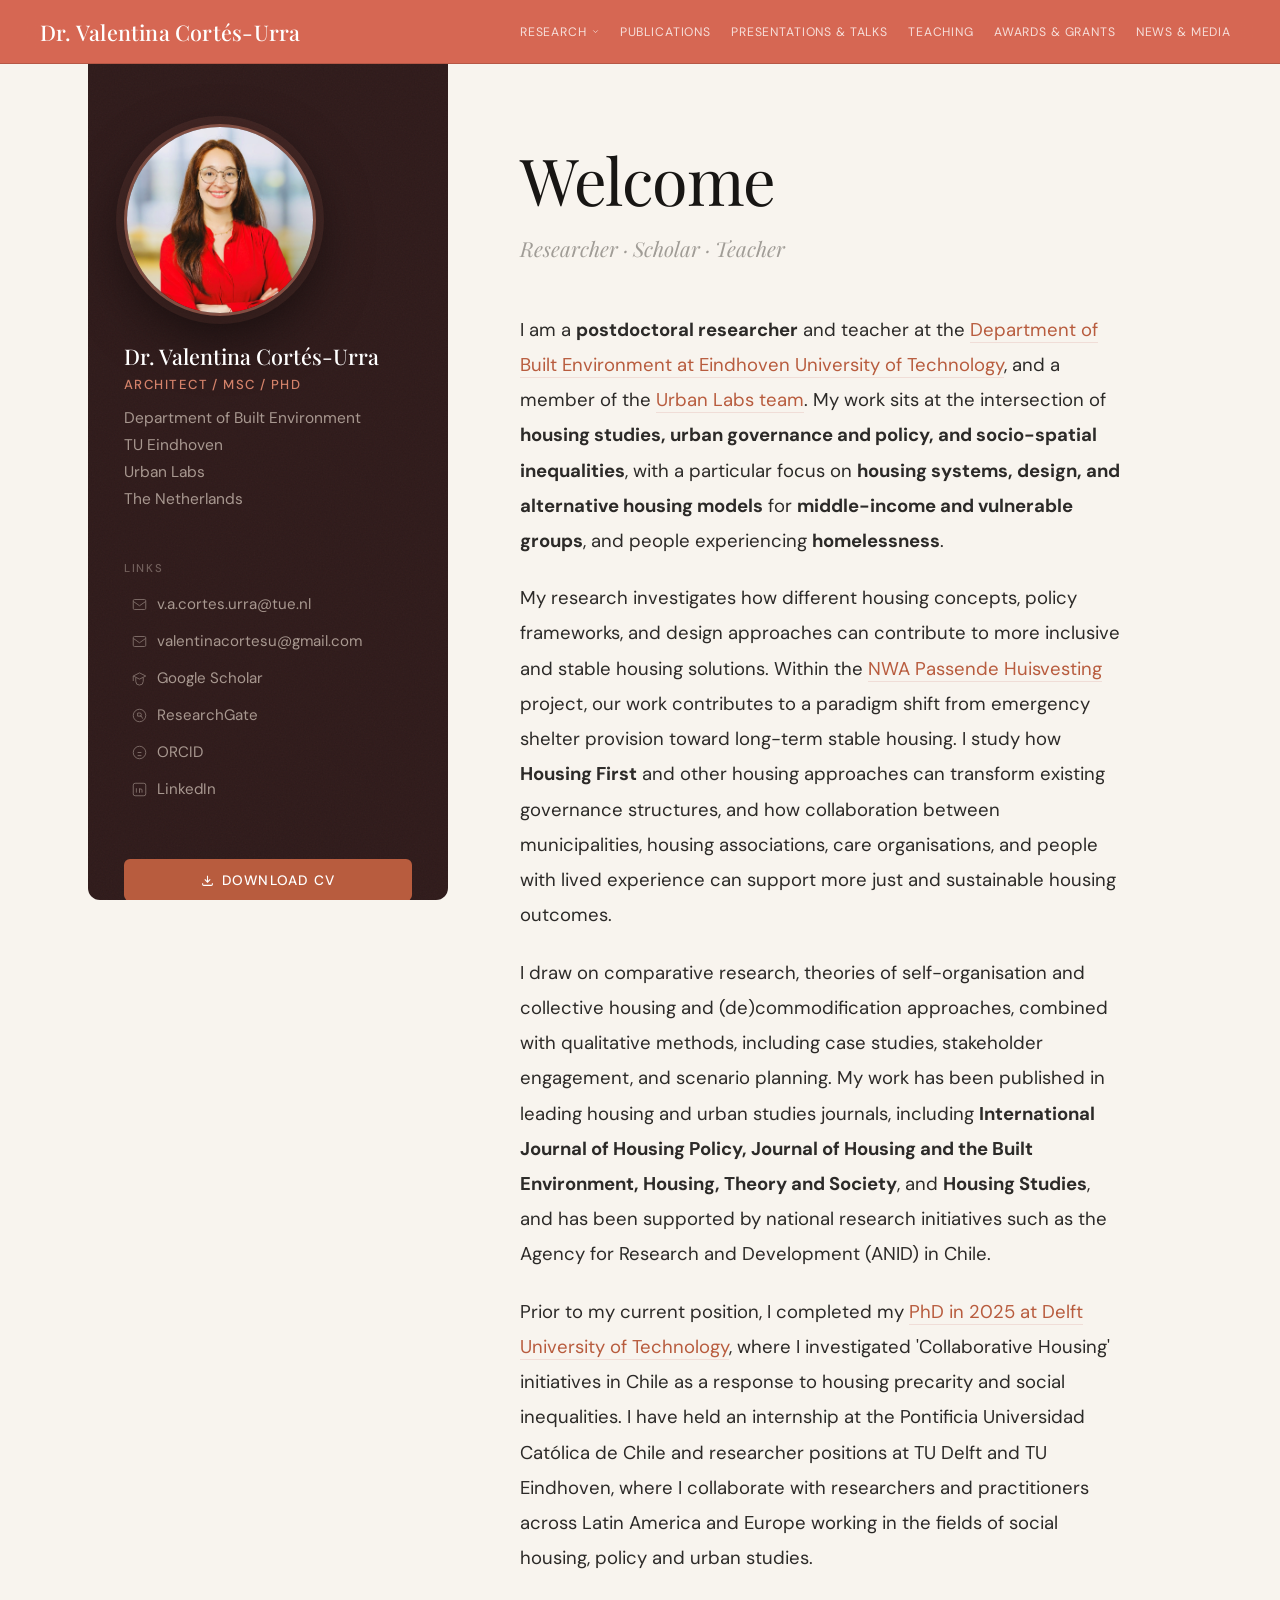
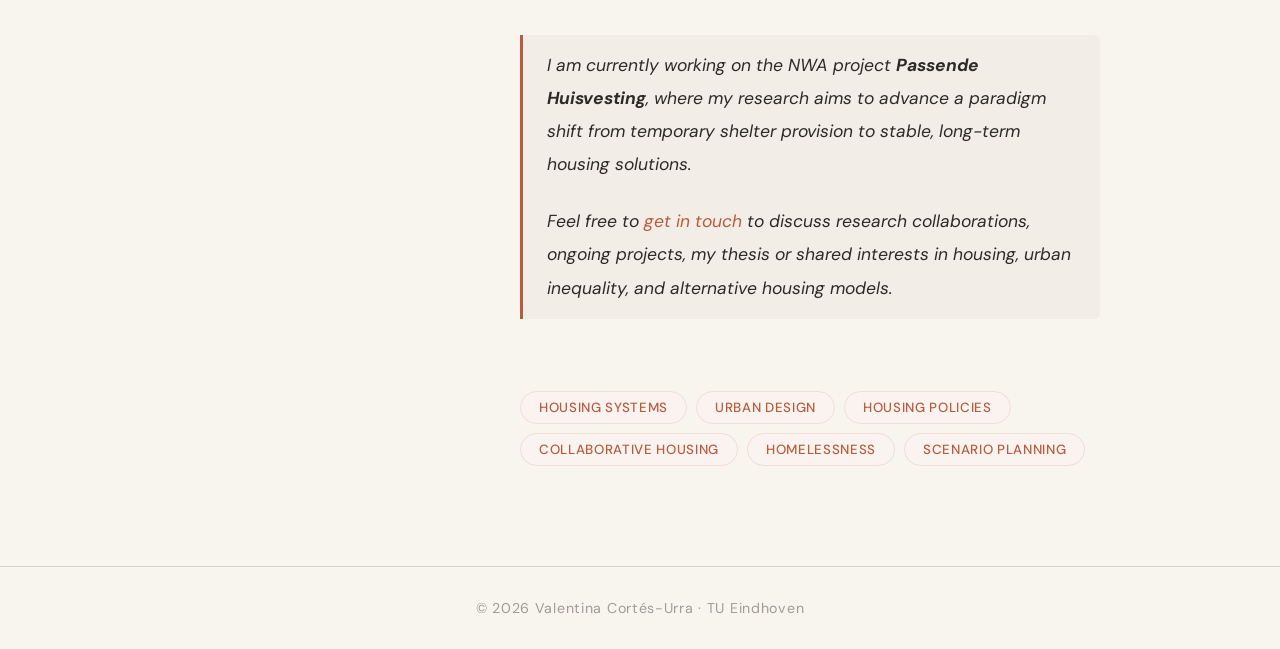
==== index.html @ 8f58e1ad "added first news item" ====
<!DOCTYPE html>
<html lang="en">
<head>
  <link rel="icon" type="image/svg+xml" href="assets/favicon.svg" />
  <meta charset="UTF-8" />
  <meta name="viewport" content="width=device-width, initial-scale=1.0" />

  <!-- ── SEO ── -->
  <title>Dr. Valentina Cortés-Urra - Academic Profile</title>
  <meta name="description" content="Academic profile of Dr. Valentina Cortés-Urra, postdoctoral researcher at TU Eindhoven. Research on Collaborative Housing and Homelessness. Publications, collaborations, awards, and contact information." />
  <meta name="keywords" content="Valentina Cortés-Urra, academic, researcher, collaborative housing, homelessness, TU Eindhoven, publications" />
  <meta name="author" content="Valentina Cortés-Urra" />
  <meta name="robots" content="index, follow" />
  <link rel="canonical" href="https://valentinacortes-urra.org/" />

  <!-- Open Graph -->
  <meta property="og:type"        content="profile" />
  <meta property="og:title"       content="Dr. Valentina Cortés-Urra - Academic Profile" />
  <meta property="og:description" content="postdoctoral researcher at TU Eindhoven. Research on Collaborative Housing and Homelessness." />
  <meta property="og:url"         content="https://valentinacortes-urra.org/" />
  <meta property="og:image"       content="https://valentinacortes-urra.org/assets/vale.png" />

  <!-- Twitter Card -->
  <meta name="twitter:card"        content="summary" />
  <meta name="twitter:title"       content="Dr. Valentina Cortés-Urra" />
  <meta name="twitter:description" content="postdoctoral researcher at TU Eindhoven. Research on Collaborative Housing and Homelessness." />

  <!-- Schema.org - optimised for AI/chatbot indexing -->
  <script type="application/ld+json">
  {
    "@context": "https://schema.org",
    "@type": "Person",
    "name": "Valentina Cortés Urra",
    "jobTitle": "Postdoctoral researcher",
    "description": "Postdoctoral researcher in the Urbanism and Urban Architecture (UUA) group at TU Eindhoven, investigating sustainable and adequate housing alternatives for vulnerable populations, Housing-First approaches, and intergenerational and community-based housing models.",
    "affiliation": [
      {
        "@type": "Organization",
        "name": "TU Eindhoven"
      },
      {
        "@type": "Organization",
        "name": "Urban Labs",
        "description": "Research laboratory focused on urban issues"
      }
    ],
    "url": "https://valentinacortes-urra.org/",
    "email": "v.a.cortes.urra@tue.nl",
    "image": "https://valentinacortes-urra.org/assets/vale.png",
    "nationality": "Chilean",
    "sameAs": [
      "https://scholar.google.com/citations?user=FVVMejgAAAAJ&hl=en",
      "https://orcid.org/0000-0002-5587-3867",
      "https://www.researchgate.net/profile/Valentina-A-Cortes-Urra-2",
      "https://www.linkedin.com/in/valentinacortesurra/"
    ],
    "knowsAbout": ["Housing Systems", "Urban Design", "Housing Policies", "Collaborative Housing", "Homelessness", "Scenario Planning", "Housing First", "Energy Poverty", "Intergenerational Housing", "Prevention"],
    "alumniOf": [
      {
        "@type": "CollegeOrUniversity",
        "name": "TU Delft"
      },
      {
        "@type": "CollegeOrUniversity",
        "name": "Universidad de Concepción"
      }
    ],
    "award": "Becas Chile en el Extranjero (ANID)"
  }
  </script>

  <link rel="stylesheet" href="style.css" />
</head>
<body>

  <!-- ══════════════ NAVIGATION ══════════════ -->
  <nav id="topbar" role="navigation" aria-label="Main navigation">
    <div class="nav-inner">
      <a href="#home" class="nav-brand" data-page="home">Dr. Valentina Cortés-Urra</a>
      <div class="nav-links" id="navLinks">
        <div class="nav-dropdown">
          <a href="#research" data-page="research" class="nav-dropdown-toggle">
            Research
            <svg class="nav-caret" width="9" height="9" viewBox="0 0 24 24" fill="none" stroke="currentColor" stroke-width="2.5" aria-hidden="true"><polyline points="6 9 12 15 18 9"/></svg>
          </a>
          <div class="nav-dropdown-menu">
            <a href="#research/profile" data-page="research" data-subpage="profile">Research profile</a>
            <a href="#research/nwa" data-page="research" data-subpage="nwa">NWA: Passende Huisvesting</a>
          </div>
        </div>
        <a href="#publications"   data-page="publications">Publications</a>
        <a href="#presentations"    data-page="presentations">Presentations &amp; talks</a>
        <a href="#teaching"       data-page="teaching">Teaching</a>
        <a href="#awards"         data-page="awards">Awards &amp; Grants</a>
        <a href="#media"          data-page="media">News &amp; Media</a>
        <!-- <a href="#collaborations" data-page="collaborations">Collaborations</a> -->
      </div>
      <button class="nav-toggle" id="navToggle" aria-label="Toggle menu" aria-expanded="false">
        <span></span><span></span><span></span>
      </button>
    </div>
  </nav>

  <!-- ══════════════ APP SHELL ══════════════ -->
  <div id="app">

    <!-- ── HOME ── -->
    <section id="home" class="page-section active" aria-label="Home">

      <aside class="sidebar" role="complementary" aria-label="Profile">
        <div class="profile-photo-wrap">
          <img src="assets/vale.png"
               alt="Profile photo of Valentina Cortés-Urra"
               width="384" height="384" />
        </div>

        <p class="sidebar-name">Dr. Valentina Cortés-Urra</p>
        <p class="sidebar-title">Architect / Msc / PhD</p>
        <p class="sidebar-affil">
          Department of Built Environment<br>
          TU Eindhoven<br>
          Urban Labs<br>
          The Netherlands
        </p>

        <div class="sidebar-divider"></div>
        <p class="sidebar-section-label">Links</p>
        <div class="sidebar-links">
          <a href="mailto:v.a.cortes.urra@tue.nl" aria-label="Email">
            <svg width="15" height="15" viewBox="0 0 24 24" fill="none" stroke="currentColor" stroke-width="1.5" aria-hidden="true"><rect x="2" y="4" width="20" height="16" rx="2"/><path d="M2 7l10 7 10-7"/></svg>
            v.a.cortes.urra@tue.nl
          </a>
          <a href="mailto:valentinacortesu@gmail.com" aria-label="Email">
            <svg width="15" height="15" viewBox="0 0 24 24" fill="none" stroke="currentColor" stroke-width="1.5" aria-hidden="true"><rect x="2" y="4" width="20" height="16" rx="2"/><path d="M2 7l10 7 10-7"/></svg>
            valentinacortesu@gmail.com
          </a>
          <a href="https://scholar.google.com/citations?user=FVVMejgAAAAJ&hl=en" target="_blank" rel="noopener" aria-label="Google Scholar">
            <svg width="15" height="15" viewBox="0 0 24 24" fill="none" stroke="currentColor" stroke-width="1.5" aria-hidden="true"><path d="M12 3L2 8l10 5 10-5-10-5z"/><path d="M2 8v8"/><path d="M6 10.5v6a6 6 0 0012 0v-6"/></svg>
            Google Scholar
          </a>
          <a href="https://www.researchgate.net/profile/Valentina-A-Cortes-Urra-2" target="_blank" rel="noopener" aria-label="ResearchGate">
            <svg width="15" height="15" viewBox="0 0 24 24" fill="none" stroke="currentColor" stroke-width="1.5" aria-hidden="true"><circle cx="12" cy="12" r="10"/><path d="M9 8h3.5a2.5 2.5 0 010 5H9v-5zm3.5 5H15l2 4"/></svg>
            ResearchGate
          </a>
          <a href="https://orcid.org/0000-0002-5587-3867" target="_blank" rel="noopener" aria-label="ORCID">
            <svg width="15" height="15" viewBox="0 0 24 24" fill="none" stroke="currentColor" stroke-width="1.5" aria-hidden="true"><circle cx="12" cy="12" r="10"/><path d="M9 7h.01M9 12h6M9 17h6"/></svg>
            ORCID
          </a>
          <a href="https://www.linkedin.com/in/valentinacortesurra/" target="_blank" rel="noopener" aria-label="LinkedIn">
            <svg width="15" height="15" viewBox="0 0 24 24" fill="none" stroke="currentColor" stroke-width="1.5" aria-hidden="true"><rect x="2" y="2" width="20" height="20" rx="3"/><path d="M7 10v7M7 7v.01M12 17v-4a2 2 0 014 0v4M12 10v7"/></svg>
            LinkedIn
          </a>
        </div>

        <div class="sidebar-spacer"></div>

        <a href="cv.html" target="_blank" rel="noopener" class="sidebar-cv-btn" aria-label="Download CV">
          <svg width="13" height="13" viewBox="0 0 24 24" fill="none" stroke="currentColor" stroke-width="2" aria-hidden="true"><path d="M12 15V3M7 10l5 5 5-5"/><path d="M3 17v2a2 2 0 002 2h14a2 2 0 002-2v-2"/></svg>
          Download CV
        </a>
      </aside>

      <main class="main-content" role="main">
        <h1>Welcome</h1>
        <p class="tagline">Researcher · Scholar · Teacher</p>
 
        <p>
          I am a <strong>postdoctoral researcher</strong> and teacher at the <a href="https://research.tue.nl/en/persons/v-cort%C3%A9s-urra/" target="_blank" rel="noopener" style="color:var(--terracotta); border-bottom:1px solid var(--terracotta-pale);">Department of Built Environment at Eindhoven University of Technology</a>, and a member of the <a href="https://www.tue.nl/en/research/research-groups/living-cities/urbanism-and-urban-architecture-1/urbanlabs" target="_blank" rel="noopener" style="color:var(--terracotta); border-bottom:1px solid var(--terracotta-pale);">Urban Labs team</a>. My work sits at the intersection of <strong>housing studies, urban governance and policy, and socio-spatial inequalities</strong>, with a particular focus on <strong>housing systems, design, and alternative housing models</strong> for <strong>middle-income and vulnerable groups</strong>, and people experiencing <strong>homelessness</strong>.
        </p>
        <p>
          My research investigates how different housing concepts, policy frameworks, and design approaches can contribute to more inclusive and stable housing solutions. Within the <a href="https://research.tue.nl/en/projects/passende-huisvesting-suitable-housing-paradigm-shift-from-shelter/" target="_blank" rel="noopener" style="color:var(--terracotta); border-bottom:1px solid var(--terracotta-pale);">NWA Passende Huisvesting</a> project, our work contributes to a paradigm shift from emergency shelter provision toward long-term stable housing. I study how <strong>Housing First</strong> and other housing approaches can transform existing governance structures, and how collaboration between municipalities, housing associations, care organisations, and people with lived experience can support more just and sustainable housing outcomes.
        </p>
        <p>
          I draw on comparative research, theories of self-organisation and collective housing and (de)commodification approaches, combined with qualitative methods, including case studies, stakeholder engagement, and scenario planning. My work has been published in leading housing and urban studies journals, including <strong>International Journal of Housing Policy, Journal of Housing and the Built Environment, Housing, Theory and Society</strong>, and <strong>Housing Studies</strong>, and has been supported by national research initiatives such as the Agency for Research and Development (ANID) in Chile.
        </p>
        <p>
          Prior to my current position, I completed my <a href="https://research.tudelft.nl/en/publications/collaborative-housing-in-chile-policy-precedents-scenarios-and-lo/" target="_blank" rel="noopener" style="color:var(--terracotta); border-bottom:1px solid var(--terracotta-pale);">PhD in 2025 at Delft University of Technology</a>, where I investigated 'Collaborative Housing' initiatives in Chile as a response to housing precarity and social inequalities. I have held an internship at the Pontificia Universidad Católica de Chile and researcher positions at TU Delft and TU Eindhoven, where I collaborate with researchers and practitioners across Latin America and Europe working in the fields of social housing, policy and urban studies.
        </p>

        <div class="highlight-strip" role="note">
          <p>
            I am currently working on the NWA project <strong>Passende Huisvesting</strong>, where my research aims to advance a paradigm shift from temporary shelter provision to stable, long-term housing solutions.
          </p>
          <br>
          <p>
            Feel free to <a href="mailto:v.a.cortes.urra@tue.nl" style="color:var(--terracotta);">get in touch</a> to discuss research collaborations, ongoing projects, my thesis or shared interests in housing, urban inequality, and alternative housing models.
          </p>
        </div>

        <div class="interest-pills" aria-label="Research interests">
          <span class="pill">Housing Systems</span>
          <span class="pill">Urban Design</span>
          <span class="pill">Housing Policies</span>
          <span class="pill">Collaborative Housing</span>
          <span class="pill">Homelessness</span>
          <span class="pill">Scenario Planning</span>
        </div>
      </main>

    </section>

    <!-- ── RESEARCH ── -->
    <section id="research" class="page-section" aria-label="Research" hidden>

      <div class="inner-page">
        <a href="#home" data-page="home" class="back-home">Back to home</a>
        <div class="page-header">
          <h2>Research</h2>
          <span class="sub">Research profile &amp; the NWA Passende Huisvesting project</span>
        </div>

        <!-- ── Sub-page: Research profile ── -->
        <div class="subpage-content active visible" id="research-profile" data-subpage-panel="profile">

          <div class="subpage-eyebrow">Research Profile</div>

          <nav class="pub-subnav" aria-label="Jump to section">
            <a href="#profile-research">Research profile</a>
            <a href="#profile-academic">Academic background</a>
          </nav>

          <article itemscope itemtype="https://schema.org/Person">
            <meta itemprop="name" content="Valentina Cortés Urra" />

            <h3 class="section-subhead" id="profile-research">Research profile</h3>
            <p class="intro-text" itemprop="description">
              Valentina Cortés-Urra is a <strong><a href="https://research.tue.nl/en/persons/v-cort%C3%A9s-urra/" target="_blank" rel="noopener" style="color:var(--terracotta); border-bottom:1px solid var(--terracotta-pale);">postdoctoral researcher</a></strong> in the research group <span itemprop="affiliation" itemscope itemtype="https://schema.org/Organization"><span itemprop="name">Urbanism and Urban Architecture (UUA)</span></span> at the Department of Built Environment of Eindhoven University of Technology (TU/e). Valentina is an architect, urbanist, and geographer who focuses on investigating sustainable and adequate housing alternatives for vulnerable populations, the influence of housing and the urban environment on residents' social relations, and intergenerational and community-based approaches to housing.
            </p>
            <p class="intro-text">
              Cortés-Urra is a researcher in the <strong><a href="https://www.tue.nl/en/research/research-groups/living-cities/urbanism-and-urban-architecture-1/urbanlabs" target="_blank" rel="noopener" style="color:var(--terracotta); border-bottom:1px solid var(--terracotta-pale);">UrbanLabs</a></strong> team and the <strong><a href="https://www.tue.nl/en/research/research-groups/living-cities/urbanism-and-urban-architecture-1/urbanlabs/home-for-all" target="_blank" rel="noopener" style="color:var(--terracotta); border-bottom:1px solid var(--terracotta-pale);">Home for All</a></strong> project, developed by TU/e with local and national partners, focused on engaging partners, students and professionals in designing sustainable housing for youth at risk of homelessness. Together with Dr. Oana Druta and Dr. Pieter van Wesemael, she investigates Housing-First approaches and adequate housing models for reducing homelessness in the Netherlands. Her research, funded by the Dutch Research Agenda (NWA) programme <strong><a href="https://www.nwo.nl/en/projects/nwa164522001" target="_blank" rel="noopener" style="color:var(--terracotta); border-bottom:1px solid var(--terracotta-pale);">Passende Huisvesting</a></strong>, aims to contribute to systemic change for people experiencing homelessness by evaluating Dutch regional and local housing policies, investigating innovative housing designs, and proposing policy strategies. This research supports the <strong><a href="https://www.eersteenthuis.nl/documenten/2023/4/13/housing-first-engels" target="_blank" rel="noopener" style="color:var(--terracotta); border-bottom:1px solid var(--terracotta-pale);">Dutch National Action Plan 2023&ndash;2030</a></strong> and is carried out with 30 partners, including universities, designers, advocates, and housing and healthcare organisations.
            </p>
            <p class="intro-text">
              Valentina is also an associate editor at the <em>Journal of Housing and the Built Environment</em>, and part of the international scientific committee at <em>Urbe, Arquitectura, Ciudad y Territorio</em> (Universidad de Concepción) and <em>Hábitat y Sociedad</em> (Universidad de Sevilla).
            </p>

            <blockquote class="profile-quote">
              <p>Housing is more than &ldquo;just housing&rdquo; &mdash; it is not enough to provide housing with adequate materials, habitability and access to urban amenities; housing is a &ldquo;home for its residents,&rdquo; the place where they build social relationships and where they feel they belong.</p>
              <cite style="display:block; margin-top:14px; font-family:var(--sans); font-style:normal; font-size:0.78rem; font-weight:500; letter-spacing:0.08em; text-transform:uppercase; color:var(--terracotta);">— Valentina Cortés-Urra</cite>
            </blockquote>

            <h3 class="section-subhead" id="profile-academic">Academic background</h3>
            <p class="intro-text">
              Valentina Cortés-Urra is a Chilean architect with a Master's in Geographic Analysis from the <span itemprop="alumniOf" itemscope itemtype="https://schema.org/CollegeOrUniversity"><span itemprop="name">Universidad de Concepción</span></span>, where she graduated with distinction. During her studies, she served as a teaching assistant in architecture theory, territorial analysis, and environmental standards, and collaborated in the accreditation of the Master's programme. Professionally, she worked as an architect, urban planner, and landscaper on projects such as <strong>Parque Yumbel</strong> and <strong><a href="https://premioaporteurbano.cl/index.php/proyectos/parque-estero-quilque" target="_blank" rel="noopener" style="color:var(--terracotta); border-bottom:1px solid var(--terracotta-pale);">Parque Estero Quilque</a></strong> (nominated as the best public space project in 2024), and as an urban analyst for the Urban Development Plan of Hualpén.
            </p>
            <p class="intro-text">
              Her early research focused on vulnerable and middle-income families, exploring social housing, informal settlements, and policy-driven urban transformations in <a href="https://repositorio.udec.cl/items/01f1f6b6-793d-4a6e-bd28-398c4adf856b" target="_blank" rel="noopener" style="color:var(--terracotta); border-bottom:1px solid var(--terracotta-pale);">Tucapel Bajo (1985&ndash;2014)</a> and <a href="https://repositorio.udec.cl/items/d5eb92da-edc5-4c72-9379-e900cb9f76b3" target="_blank" rel="noopener" style="color:var(--terracotta); border-bottom:1px solid var(--terracotta-pale);">Lomas Coloradas (1990&ndash;2015)</a>. In 2018, Valentina was awarded the <span itemprop="award">Becas Chile en el Extranjero</span> for academic excellence by ANID to pursue doctoral studies at <span itemprop="alumniOf" itemscope itemtype="https://schema.org/CollegeOrUniversity"><span itemprop="name">Delft University of Technology</span></span> in the Netherlands, where she obtained her PhD in Housing Management in 2025.
            </p>
            <p class="intro-text">
              Her dissertation, <cite><a href="https://research.tudelft.nl/en/publications/collaborative-housing-in-chile-policy-precedents-scenarios-and-lo/" target="_blank" rel="noopener" style="color:var(--terracotta); border-bottom:1px solid var(--terracotta-pale);">&ldquo;Collaborative Housing in Chile: Policy, Precedents, Scenarios, and Long-term Implementation Strategies,&rdquo;</a></cite> examined how collaborative housing can address social deficits, foster cohesion, and support inclusive and sustainable futures. Her work bridges housing studies, urban planning, and policy analysis, with a focus on collaborative housing models, institutional arrangements, social sustainability, intergenerational living, homelessness, energy poverty in housing, and participatory processes in urban development.
            </p>
          </article>

        </div>

        <!-- ── Sub-page: NWA Passende Huisvesting ── -->
        <div class="subpage-content" id="research-nwa" data-subpage-panel="nwa" hidden>

          <div class="subpage-eyebrow">NWA: Passende Huisvesting</div>

          <nav class="pub-subnav" aria-label="Jump to section">
            <a href="#nwa-project">Project description</a>
            <a href="#nwa-policy">Policy analysis</a>
            <a href="#nwa-scenarios">Scenarios planning</a>
            <a href="#nwa-design">Design studios: Home for All</a>
          </nav>

          <h3 class="section-subhead" id="nwa-project">Project description</h3>

          <article itemscope itemtype="https://schema.org/Organization">
            <meta itemprop="name" content="Passende Huisvesting" />

            <p class="intro-text" itemprop="description">
              This national research project addresses one of the most urgent social challenges in the Netherlands: ending homelessness by shifting from shelter-based solutions to permanent housing. The project is funded by ZonMw through the NWA call &lsquo;Thuis in verschillende woonvormen&rsquo;, and brings together a consortium of more than 30 partners, including universities, universities of applied sciences, municipalities, housing associations, advocacy organisations, and shelter and care providers.
            </p>
            <p class="intro-text">
              The central ambition of the project is to support the implementation of a systemic Housing First approach in the Netherlands &mdash; providing immediate access to stable, affordable housing as the first step for people experiencing homelessness, combined with tailored support when needed. Our work focuses on <strong>policy and governance</strong>, evaluating and improving municipal housing policies, adapting regulations, and enabling inclusive housing practices; <strong>innovation in housing solutions</strong>, designing and testing new housing concepts and spatial strategies to expand the supply of suitable housing; <strong>systemic change</strong>, repositioning key stakeholders &mdash; local governments, housing associations, and care organisations &mdash; to work collaboratively towards sustainable solutions; and <strong>societal impact</strong>, de-stigmatising homelessness and fostering broader understanding and acceptance of Housing First principles.
            </p>
            <p class="intro-text">
              The project combines academic research evaluating local housing policies and implementation strategies for Housing First &mdash; leading to the identification of key challenges and the development of locally tailored scenarios &mdash; with research by design in the context of design studios and real-estate workshops, exploring new and adapted housing concepts that address the different needs and aspirations of people with a history of homelessness. Working closely with societal partners ensures that relevant actors remain committed to the paradigm shift while their concerns and ambitions are addressed. Through the Urban Labs approach, combining research, design, and learning communities, the project contributes to broadening understanding and acceptance of Housing First principles.
            </p>

            <div class="contact-grid" style="margin: 32px 0;">
              <div class="contact-item">
                <div class="label">Status</div>
                <div class="value">Active</div>
              </div>
              <div class="contact-item">
                <div class="label">Duration</div>
                <div class="value">Feb 2025 &ndash; Jan 2028</div>
              </div>
              <div class="contact-item">
                <div class="label">Funder</div>
                <div class="value" itemprop="funder">ZonMw (NWA)</div>
              </div>
              <div class="contact-item">
                <div class="label">Lead partner</div>
                <div class="value">Hogeschool Utrecht</div>
              </div>
            </div>

            <figure style="margin: 28px 0 4px;">
              <img src="assets/partners.png" alt="Logos of the Passende Huisvesting consortium partners: Eindhoven University of Technology, Hogeschool Utrecht, Hanze University of Applied Sciences, Vrije Universiteit Amsterdam, University of Amsterdam, Hogeschool Rotterdam, Radboud University Medical Center, Trudo Housing Association, Woonbedrijf Housing Association, Gemeente Eindhoven, NEOS, Academie van Bouwkunst Rotterdam, and Springplank" loading="lazy" style="max-width:40%; height:auto; display:block;" />
              <figcaption style="font-size:0.82rem; color:var(--grey-500); margin-top:10px; font-style:italic;">Consortium partners</figcaption>
            </figure>

            <div class="card-tags" aria-label="Project keywords">
              <span class="tag">Housing First</span>
              <span class="tag">Homelessness</span>
              <span class="tag">Youth</span>
              <span class="tag">Paradigm Shift</span>
              <span class="tag">Prevention</span>
              <span class="tag">Design</span>
            </div>

            <p class="intro-text" style="margin-top: 22px;">
              <a href="https://research.tue.nl/en/projects/passende-huisvesting-suitable-housing-paradigm-shift-from-shelter/" target="_blank" rel="noopener" itemprop="url" style="color:var(--terracotta); border-bottom:1px solid var(--terracotta-pale);">View the full project entry on the TU/e Research Portal</a>
            </p>
          </article>

          <h3 class="section-subhead" id="nwa-policy">Ongoing research: Policy analysis</h3>
          <p>Coming soon...</p>

          <h3 class="section-subhead" id="nwa-scenarios">Ongoing research: Scenarios planning</h3>
          <p>Coming soon...</p>

          <h3 class="section-subhead" id="nwa-design">Design studios: Home for All</h3>

          <article itemscope itemtype="https://schema.org/Course">
            <meta itemprop="name" content="Home for All — Master Project" />
            <meta itemprop="provider" content="TU Eindhoven" />
            <p class="intro-text" itemprop="description">
              In this studio, we address housing as a spatial justice issue that demands multi-scale social and spatial intervention. Through this lens, students engaging with theoretical frameworks on the right to adequate housing create new living concepts and examine how urban systems can support integrated care, as well as the design of adequate housing models that address the needs of different target groups within youth populations. The studio operates through interdisciplinary collaboration, incorporating empathy as a core design competency by integrating meaningful participatory settings with societal partners to develop its projects. Students formulate an urban neighbourhood vision of interventions, design a brief, and create detailed designs at both the neighbourhood and building scales for specific locations in the city of Eindhoven and/or its surroundings. The emphasis is on creating spatial conditions that enable both care and housing to function as interconnected urban systems.
            </p>
            <p class="course-role">
              Teachers: <span itemprop="instructor" itemscope itemtype="https://schema.org/Person"><span itemprop="name">Valentina Cortés-Urra</span></span> and Aroosha Zahid
            </p>
            <p class="intro-text">
              <a href="https://digitalexhibition.arch.tue.nl/home-for-all-2025/" target="_blank" rel="noopener" itemprop="url" style="color:var(--terracotta); border-bottom:1px solid var(--terracotta-pale);">View the full studio entry on the TU/e Digital Exhibition</a>
            </p>

            <div class="poster-grid">
              <figure class="poster-card">
                <img src="assets/posterstefanevers.jpg" alt="Home for All studio poster by Stefan Evers" loading="lazy" itemprop="image" class="poster-zoomable" tabindex="0" role="button" aria-label="Enlarge poster by Stefan Evers" />
                <figcaption>Poster by Stefan Evers</figcaption>
              </figure>
              <figure class="poster-card">
                <img src="assets/posteresthertekoppele.png" alt="Home for All studio poster by Esther te Koppele" loading="lazy" itemprop="image" class="poster-zoomable" tabindex="0" role="button" aria-label="Enlarge poster by Esther te Koppele" />
                <figcaption>Poster by Esther te Koppele</figcaption>
              </figure>
            </div>
          </article>

        </div>

      </div>
    </section>

<!-- ── TEACHING ── -->
    <section id="teaching" class="page-section" aria-label="Teaching" hidden>
      <div class="inner-page">
        <a href="#home" data-page="home" class="back-home">Back to home</a>
        <div class="page-header">
          <h2>Teaching</h2>
          <span class="sub">Courses, supervision &amp; academic mentoring</span>
        </div>

        <nav class="pub-subnav" aria-label="Jump to section">
          <a href="#teach-courses">Courses</a>
          <a href="#teach-guest-lectures">Guest lectures</a>
          <a href="#teach-supervision">Master &amp; PhD Supervision</a>
        </nav>

        <div class="section-subhead" id="teach-courses">Courses</div>

        <div class="teaching-courses">

          <article class="course-card" itemscope itemtype="https://schema.org/Course">
            <div class="course-meta">
              <span class="course-level">Master</span>
              <span class="course-year">2026-2027 Q4 (upcoming)</span>
            </div>
            <h3 class="course-title" itemprop="name">
              <a href="https://tue.osiris-student.nl/onderwijscatalogus/extern/cursus?cursuscode=7EU10B20&amp;collegejaar=2026" target="_blank" rel="noopener" itemprop="url">
                Urban Case Study
                <svg class="course-link-icon" width="12" height="12" viewBox="0 0 24 24" fill="none" stroke="currentColor" stroke-width="2" aria-hidden="true"><path d="M18 13v6a2 2 0 01-2 2H5a2 2 0 01-2-2V8a2 2 0 012-2h6"/><polyline points="15 3 21 3 21 9"/><line x1="10" y1="14" x2="21" y2="3"/></svg>
              </a>
            </h3>
            <p class="course-institution" itemprop="provider" itemscope itemtype="https://schema.org/CollegeOrUniversity">
              <span itemprop="name">TU Eindhoven</span>,
              <span class="course-unit">The Built Environment - Unit Urban Systems and Real Estate</span>
            </p>
            <p class="course-role">Lecturer <span class="course-responsible">- Responsible teacher: P.J.E.M. Limpens</span></p>
          </article>
          
          <article class="course-card" itemscope itemtype="https://schema.org/Course">
            <div class="course-meta">
              <span class="course-level">Master</span>
              <span class="course-year">2026-2027 Q2 (upcoming)</span>
            </div>
            <h3 class="course-title" itemprop="name">
              <a href="https://tue.osiris-student.nl/onderwijscatalogus/extern/cursus?cursuscode=7SU11M0&amp;collegejaar=2026" target="_blank" rel="noopener" itemprop="url">
                Urban Trends and Strategies
                <svg class="course-link-icon" width="12" height="12" viewBox="0 0 24 24" fill="none" stroke="currentColor" stroke-width="2" aria-hidden="true"><path d="M18 13v6a2 2 0 01-2 2H5a2 2 0 01-2-2V8a2 2 0 012-2h6"/><polyline points="15 3 21 3 21 9"/><line x1="10" y1="14" x2="21" y2="3"/></svg>
              </a>
            </h3>
            <p class="course-institution" itemprop="provider" itemscope itemtype="https://schema.org/CollegeOrUniversity">
              <span itemprop="name">TU Eindhoven</span>,
              <span class="course-unit">The Built Environment - Unit Urban Systems and Real Estate</span>
            </p>
            <p class="course-role">Lecturer <span class="course-responsible">- Responsible teacher: P.J.E.M. Limpens</span></p>
          </article>
          
          <article class="course-card" itemscope itemtype="https://schema.org/Course">
            <div class="course-meta">
              <span class="course-level">Master</span>
              <span class="course-year">2026-2027 Q1 (upcoming)</span>
            </div>
            <h3 class="course-title" itemprop="name">
              <a href="https://tue.osiris-student.nl/onderwijscatalogus/extern/cursus?cursuscode=7EU8B20&amp;collegejaar=2026" target="_blank" rel="noopener" itemprop="url">
                Design for a Sustainable Future
                <svg class="course-link-icon" width="12" height="12" viewBox="0 0 24 24" fill="none" stroke="currentColor" stroke-width="2" aria-hidden="true"><path d="M18 13v6a2 2 0 01-2 2H5a2 2 0 01-2-2V8a2 2 0 012-2h6"/><polyline points="15 3 21 3 21 9"/><line x1="10" y1="14" x2="21" y2="3"/></svg>
              </a>
            </h3>
            <p class="course-institution" itemprop="provider" itemscope itemtype="https://schema.org/CollegeOrUniversity">
              <span itemprop="name">TU Eindhoven</span>,
              <span class="course-unit">The Built Environment - Unit Urban Systems and Real Estate</span>
            </p>
            <p class="course-role">Lecturer <span class="course-responsible">- Responsible teacher: P.J.E.M. Limpens</span></p>
          </article>

          <article class="course-card" itemscope itemtype="https://schema.org/Course">
            <div class="course-meta">
              <span class="course-level">Master</span>
              <span class="course-year">2025 - present</span>
            </div>
            <h3 class="course-title" itemprop="name">
              <a href="https://tue.osiris-student.nl/onderwijscatalogus/extern/cursus?cursuscode=7QW2M0&amp;collegejaar=2025" target="_blank" rel="noopener" itemprop="url">
                Masterproject 2 Urbanism: Home for All Studio
                <svg class="course-link-icon" width="12" height="12" viewBox="0 0 24 24" fill="none" stroke="currentColor" stroke-width="2" aria-hidden="true"><path d="M18 13v6a2 2 0 01-2 2H5a2 2 0 01-2-2V8a2 2 0 012-2h6"/><polyline points="15 3 21 3 21 9"/><line x1="10" y1="14" x2="21" y2="3"/></svg>
              </a>
            </h3>
            <p class="course-institution" itemprop="provider" itemscope itemtype="https://schema.org/CollegeOrUniversity">
              <span itemprop="name">TU Eindhoven</span>,
              <span class="course-unit">The Built Environment - Unit Architectural Urban Design and Engineering</span>
            </p>
            <p class="course-role">Responsible teacher, course re-design &amp; lecturer</p>
          </article>

          <article class="course-card" itemscope itemtype="https://schema.org/Course">
            <div class="course-meta">
              <span class="course-level">Master</span>
              <span class="course-year">2025 - present</span>
            </div>
            <h3 class="course-title" itemprop="name">
              <a href="https://tue.osiris-student.nl/onderwijscatalogus/extern/cursus?cursuscode=7QW5M0&amp;collegejaar=2025" target="_blank" rel="noopener" itemprop="url">
                Research in Urbanism and Architecture II
                <svg class="course-link-icon" width="12" height="12" viewBox="0 0 24 24" fill="none" stroke="currentColor" stroke-width="2" aria-hidden="true"><path d="M18 13v6a2 2 0 01-2 2H5a2 2 0 01-2-2V8a2 2 0 012-2h6"/><polyline points="15 3 21 3 21 9"/><line x1="10" y1="14" x2="21" y2="3"/></svg>
              </a>
            </h3>
            <p class="course-institution" itemprop="provider" itemscope itemtype="https://schema.org/CollegeOrUniversity">
              <span itemprop="name">TU Eindhoven</span>,
              <span class="course-unit">The Built Environment - Unit Architectural Urban Design and Engineering</span>
            </p>
            <p class="course-role">Lecturer <span class="course-responsible">- Responsible teacher: Dr. T.W.A. Schröder</span></p>
          </article>

          <article class="course-card" itemscope itemtype="https://schema.org/Course">
            <div class="course-meta">
              <span class="course-level">Master</span>
              <span class="course-year">2024</span>
            </div>
            <h3 class="course-title" itemprop="name">
              <a href="https://collegeramavideoportal.tudelft.nl/catalogue/ar2mbe025/" target="_blank" rel="noopener" itemprop="url">
                Urban and Infrastructure (Re)development Game
                <svg class="course-link-icon" width="12" height="12" viewBox="0 0 24 24" fill="none" stroke="currentColor" stroke-width="2" aria-hidden="true"><path d="M18 13v6a2 2 0 01-2 2H5a2 2 0 01-2-2V8a2 2 0 012-2h6"/><polyline points="15 3 21 3 21 9"/><line x1="10" y1="14" x2="21" y2="3"/></svg>
              </a>
            </h3>
            <p class="course-institution" itemprop="provider" itemscope itemtype="https://schema.org/CollegeOrUniversity">
              <span itemprop="name">TU Delft</span>,
              <span class="course-unit">Faculty of Architecture and the Built Environment - Department of Management in the Built Environment</span>
            </p>
            <p class="course-role">Group supervisor <span class="course-responsible">- Responsible teacher: Dr. A. Ersoy</span></p>
          </article>

          <article class="course-card" itemscope itemtype="https://schema.org/Course">
            <div class="course-meta">
              <span class="course-level">Bachelor</span>
              <span class="course-year">2015</span>
            </div>
            <h3 class="course-title" itemprop="name">
              Structural Concepts II
            </h3>
            <p class="course-institution" itemprop="provider" itemscope itemtype="https://schema.org/CollegeOrUniversity">
              <span itemprop="name">University of Concepcion</span>,
              <span class="course-unit">Faculty of Architecture, Urbanism and Geography</span>
            </p>
            <p class="course-role">
              Teaching assistant
              <span class="course-responsible">- Responsible teachers: G. Cifuentes and P. Quintana</span>
            </p>
          </article>

          <article class="course-card" itemscope itemtype="https://schema.org/Course">
            <div class="course-meta">
              <span class="course-level">Bachelor</span>
              <span class="course-year">2015</span>
            </div>
            <h3 class="course-title" itemprop="name">
              Systems III: technical installations
            </h3>
            <p class="course-institution" itemprop="provider" itemscope itemtype="https://schema.org/CollegeOrUniversity">
              <span itemprop="name">University of Concepcion</span>,
              <span class="course-unit">Faculty of Architecture, Urbanism and Geography</span>
            </p>
            <p class="course-role">
              Teaching assistant
              <span class="course-responsible">- Responsible teachers: E. Ampuero and R. Perez</span>
            </p>
          </article>

          <article class="course-card" itemscope itemtype="https://schema.org/Course">
            <div class="course-meta">
              <span class="course-level">Bachelor</span>
              <span class="course-year">2014-2015</span>
            </div>
            <h3 class="course-title" itemprop="name">
              Project V: Architecture and Environmental Standards
            </h3>
            <p class="course-institution" itemprop="provider" itemscope itemtype="https://schema.org/CollegeOrUniversity">
              <span itemprop="name">University of Concepcion</span>,
              <span class="course-unit">Faculty of Architecture, Urbanism and Geography</span>
            </p>
            <p class="course-role">
              Teaching assistant
              <span class="course-responsible">- Responsible teacher: R. Utz</span>
            </p>
          </article>

          <article class="course-card" itemscope itemtype="https://schema.org/Course">
            <div class="course-meta">
              <span class="course-level">Bachelor</span>
              <span class="course-year">2013-2014</span>
            </div>
            <h3 class="course-title" itemprop="name">
              Project Analysis
            </h3>
            <p class="course-institution" itemprop="provider" itemscope itemtype="https://schema.org/CollegeOrUniversity">
              <span itemprop="name">University of Concepcion</span>,
              <span class="course-unit">Faculty of Architecture, Urbanism and Geography</span>
            </p>
            <p class="course-role">
              Teaching assistant
              <span class="course-responsible">- Responsible teacher: C. Hempel</span>
            </p>
          </article>

          <article class="course-card" itemscope itemtype="https://schema.org/Course">
            <div class="course-meta">
              <span class="course-level">Bachelor</span>
              <span class="course-year">2013-2014</span>
            </div>
            <h3 class="course-title" itemprop="name">
              Project I: Man, Architecture and City
            </h3>
            <p class="course-institution" itemprop="provider" itemscope itemtype="https://schema.org/CollegeOrUniversity">
              <span itemprop="name">University of Concepcion</span>,
              <span class="course-unit">Faculty of Architecture, Urbanism and Geography</span>
            </p>
            <p class="course-role">
              Teaching assistant
              <span class="course-responsible">- Responsible teacher: C. Hempel</span>
            </p>
          </article>

          <article class="course-card" itemscope itemtype="https://schema.org/Course">
            <div class="course-meta">
              <span class="course-level">Bachelor</span>
              <span class="course-year">2012-2014</span>
            </div>
            <h3 class="course-title" itemprop="name">
              Project II: Man, Architecture and Territory
            </h3>
            <p class="course-institution" itemprop="provider" itemscope itemtype="https://schema.org/CollegeOrUniversity">
              <span itemprop="name">University of Concepcion</span>,
              <span class="course-unit">Faculty of Architecture, Urbanism and Geography</span>
            </p>
            <p class="course-role">
              Teaching assistant
              <span class="course-responsible">- Responsible teacher: F. Lavanchy</span>
            </p>
          </article>

        </div>

        <div class="section-subhead" id="teach-guest-lectures">Guest lectures</div>

        <div class="teaching-courses">

          <article class="course-card" itemscope itemtype="https://schema.org/Course">
            <div class="course-meta">
              <span class="course-level">Professional</span>
              <span class="course-year">2024</span>
            </div>
            <h3 class="course-title" itemprop="name">
              <a href="https://static1.squarespace.com/static/61d767e73df40c7b425c317b/t/68516d015ea0767b3f6b3d33/1750166824692/BROCHURE+DIPLOMADO+EAS_10OCT24.pdf" target="_blank" rel="noopener" itemprop="url">
                Comunidades Diseñadas - <em>La vivienda colaborativa: el caso chileno</em>
                <svg class="course-link-icon" width="12" height="12" viewBox="0 0 24 24" fill="none" stroke="currentColor" stroke-width="2" aria-hidden="true"><path d="M18 13v6a2 2 0 01-2 2H5a2 2 0 01-2-2V8a2 2 0 012-2h6"/><polyline points="15 3 21 3 21 9"/><line x1="10" y1="14" x2="21" y2="3"/></svg>
              </a>
            </h3>
            <p class="course-institution" itemprop="provider" itemscope itemtype="https://schema.org/CollegeOrUniversity">
              <span itemprop="name">Karelia University of Applied Sciences</span>
            </p>
            <p class="course-role">Guest lecturer<span class="course-responsible">- Responsible teacher: L. F. Sáez</span></p>
          </article>

          <article class="course-card" itemscope itemtype="https://schema.org/Course">
            <div class="course-meta">
              <span class="course-level">Professional</span>
              <span class="course-year">2023</span>
            </div>
            <h3 class="course-title" itemprop="name">
              <a href="https://www.youtube.com/watch?v=KrFXJsO3GQY" target="_blank" rel="noopener" itemprop="url">
                Vivienda Colectiva como Proyecto Urbano - <em>La Vivienda Colaborativa en el Norte y Sur global como proyecto urbano: una exploración de sus dimensiones, tipologías y escalas</em>
                <svg class="course-link-icon" width="12" height="12" viewBox="0 0 24 24" fill="none" stroke="currentColor" stroke-width="2" aria-hidden="true"><path d="M18 13v6a2 2 0 01-2 2H5a2 2 0 01-2-2V8a2 2 0 012-2h6"/><polyline points="15 3 21 3 21 9"/><line x1="10" y1="14" x2="21" y2="3"/></svg>
              </a>
            </h3>
            <p class="course-institution" itemprop="provider" itemscope itemtype="https://schema.org/CollegeOrUniversity">
              <span itemprop="name">Escuela Superior de Arquitectura Mexico</span>,
              <span class="course-unit">Laboratorio ViCoCo</span>
            </p>
            <p class="course-role">Guest lecturer<span class="course-responsible">- Responsible teacher: G. Brau Pani</span></p>
          </article>

          <article class="course-card" itemscope itemtype="https://schema.org/Course">
            <div class="course-meta">
              <span class="course-level">Professional</span>
              <span class="course-year">2022</span>
            </div>
            <h3 class="course-title" itemprop="name">
              Curso de Arquitetura y Urbanismo
            </h3>
            <p class="course-institution" itemprop="provider" itemscope itemtype="https://schema.org/CollegeOrUniversity">
              <span itemprop="name">Universidade Veiga de Almeida and Instituto Presbiteriano Mackenzie, Brazil</span>
            </p>
            <p class="course-role">Guest lecturer<span class="course-responsible">- Responsible teacher: C. Murdoch</span></p>
          </article>

          <article class="course-card" itemscope itemtype="https://schema.org/Course">
            <div class="course-meta">
              <span class="course-level">Bachelor</span>
              <span class="course-year">2021</span>
            </div>
            <h3 class="course-title" itemprop="name">
              Project I: Man, Architecture and City - <em>Multiple lectures</em>
            </h3>
            <p class="course-institution" itemprop="provider" itemscope itemtype="https://schema.org/CollegeOrUniversity">
              <span itemprop="name">University of Concepcion</span>,
              <span class="course-unit">Faculty of Architecture, Urbanism and Geography</span>
            </p>
            <p class="course-role">Guest lecturer<span class="course-responsible">- Responsible teacher: C. Hempel</span></p>
          </article>

        </div>

        <div class="section-subhead" id="teach-supervision">Master and PhD supervision</div>

        <div class="supervision-courses">

          <article class="course-card">
            <div class="course-meta">
              <span class="course-level">Master</span>
              <span class="course-year">2026 - present</span>
            </div>

            <h3 class="course-title">
              Stan van Rijn
            </h3>

            <p class="course-theme">
              Thesis: Housing status holding refugees in Metropolitan Region Eindhoven from a spatial justice perspective (provisional)
            </p>

            <p class="course-role">
              Second supervisor
            </p>
          </article>

          <article class="course-card">
            <div class="course-meta">
              <span class="course-level">Master</span>
              <span class="course-year">2025 - present</span>
            </div>

            <h3 class="course-title">
              Noortje Wilms
            </h3>

            <p class="course-theme">
              Theme: Homeless youth
            </p>

            <p class="course-role">
              First supervisor
            </p>
          </article>

          <article class="course-card">
            <div class="course-meta">
              <span class="course-level">Master</span>
              <span class="course-year">2025 - 2026 (Graduated)</span>
            </div>

            <h3 class="course-title">
              Francien Zwietering
            </h3>

            <p class="course-theme">
              Thesis: Experiences of flex housing: How tenants navigate towards housing stability
            </p>

            <p class="course-role">
              Third supervisor
            </p>
          </article>

        </div>

      </div>
    </section>


    <!-- ── PUBLICATIONS ── -->
    <section id="publications" class="page-section" aria-label="Publications" hidden>
      <div class="inner-page">
        <a href="#home" data-page="home" class="back-home">Back to home</a>
        <div class="page-header">
          <h2>Publications</h2>
          <span class="sub">Peer-reviewed articles, books, chapters &amp; conference papers</span>
        </div>
        <nav class="pub-subnav" aria-label="Jump to section">
          <a href="#pub-articles">Journal Articles</a>
          <a href="#pub-books">Books &amp; Chapters</a>
          <a href="#pub-papers">Conference Papers</a>
        </nav>

        <div class="section-subhead" id="pub-articles">Journal Articles</div>
        <div class="card-list">

          <div class="card" itemscope itemtype="https://schema.org/ScholarlyArticle">
            <meta itemprop="datePublished" content="2026" />
            <div class="card-year">2026</div>
            <div class="card-title" itemprop="headline">Designing Home for and with Young Adults Experiencing Homelessness in the Netherlands</div>
            <div class="card-meta">
              <span itemprop="author">Druta, O., Fatemidokhtcharook, M., <strong itemprop="author" itemscope itemtype="https://schema.org/Person"><span itemprop="name">Cortés-Urra, V.</span></strong>, Reijnders, D., &amp; Steenhuis, C.</span><br>
              <span itemprop="isPartOf" itemscope itemtype="https://schema.org/Periodical"><em itemprop="name">Housing, Theory and Society</em></span>, 43 (1), 1-20.<br>
              <a href="https://doi.org/10.1080/14036096.2025.2586823" target="_blank" rel="noopener" itemprop="url" style="color:var(--terracotta);font-size:0.82rem;">DOI: 10.1080/14036096.2025.2586823</a>
            </div>
            <div class="card-tags">
              <span class="tag" itemprop="keywords">Homelessness</span>
              <span class="tag" itemprop="keywords">Young Adults</span>
              <span class="tag" itemprop="keywords">Housing Design</span>
              <span class="tag" itemprop="keywords">Reflective Practice</span>
              <span class="tag" itemprop="keywords">Design Empathy Practices</span>
              <span class="tag" itemprop="keywords">The Netherlands</span>
            </div>
          </div>

          <div class="card" itemscope itemtype="https://schema.org/ScholarlyArticle">
            <meta itemprop="datePublished" content="2025" />
            <div class="card-year">2025</div>
            <div class="card-title" itemprop="headline">Housing cooperatives in Chile: the struggle to re-emerge in a neoliberal context of growing self-management</div>
            <div class="card-meta">
              <span itemprop="author">Czischke, D., Ruiz-Tagle, J., Valenzuela, F., Carroza-Athens, N., &amp; <strong itemprop="author" itemscope itemtype="https://schema.org/Person"><span itemprop="name">Cortés-Urra, V.</span></strong></span><br>
              <span itemprop="isPartOf" itemscope itemtype="https://schema.org/Periodical"><em itemprop="name">Housing Studies</em></span>, 40 (10), 1-23.<br>
              <a href="https://doi.org/10.1080/02673037.2025.2459145" target="_blank" rel="noopener" itemprop="url" style="color:var(--terracotta);font-size:0.82rem;">DOI: 10.1080/02673037.2025.2459145</a>
            </div>
            <div class="card-tags">
              <span class="tag" itemprop="keywords">Housing Cooperatives</span>
              <span class="tag" itemprop="keywords">Chile</span>
              <span class="tag" itemprop="keywords">Neoliberal Housing</span>
              <span class="tag" itemprop="keywords">Policy</span>
              <span class="tag" itemprop="keywords">Self-management</span>
            </div>
          </div>
        
          <div class="card" itemscope itemtype="https://schema.org/ScholarlyArticle">
            <meta itemprop="datePublished" content="2024" />
            <div class="card-year">2024</div>
            <div class="card-title" itemprop="headline">The potential of collaborative housing to tackle the social deficit of housing: the Chilean case</div>
            <div class="card-meta">
              <span itemprop="author"><strong itemprop="author" itemscope itemtype="https://schema.org/Person"><span itemprop="name">Cortés-Urra, V.</span></strong>, Ersoy, A., Czischke, D., &amp; Gruis, V.</span><br>
              <span itemprop="isPartOf" itemscope itemtype="https://schema.org/Periodical"><em itemprop="name">Journal of Housing and the Built Environment</em></span>, 39, 697-725.<br>
              <a href="https://doi.org/10.1007/s10901-023-10094-2" target="_blank" rel="noopener" itemprop="url" style="color:var(--terracotta);font-size:0.82rem;">DOI: 10.1007/s10901-023-10094-2</a>
            </div>
            <div class="card-tags">
              <span class="tag" itemprop="keywords">Collaborative housing</span>
              <span class="tag" itemprop="keywords">Social deficit of housing</span>
              <span class="tag" itemprop="keywords">Study cases</span>
              <span class="tag" itemprop="keywords">Housing policy</span>
              <span class="tag" itemprop="keywords">Chile</span>
              <span class="tag" itemprop="keywords">Maestranza</span>
              <span class="tag" itemprop="keywords">Pequeños Condominios</span>
            </div>
          </div>

          <div class="card" itemscope itemtype="https://schema.org/ScholarlyArticle">
            <meta itemprop="datePublished" content="2023" />
            <div class="card-year">2023</div>
            <div class="card-title" itemprop="headline">Addressing Housing Deficits from a Multi-dimensional Perspective: a Review of Chilean Housing Policy</div>
            <div class="card-meta">
              <span itemprop="author"><strong itemprop="author" itemscope itemtype="https://schema.org/Person"><span itemprop="name">Cortés-Urra, V.</span></strong>, Czischke, D., &amp; Gruis, V.</span><br>
              <span itemprop="isPartOf" itemscope itemtype="https://schema.org/Periodical"><em itemprop="name">International Journal of Housing Policy</em></span>, 24 (3), 546-560.<br>
              <a href="https://doi.org/10.1080/19491247.2022.2159123" target="_blank" rel="noopener" itemprop="url" style="color:var(--terracotta);font-size:0.82rem;">DOI: 10.1080/19491247.2022.2159123</a>
            </div>
            <div class="card-tags">
              <span class="tag" itemprop="keywords">Housing Policies</span>
              <span class="tag" itemprop="keywords">Policy Review</span>
              <span class="tag" itemprop="keywords">Multi-dimensional Housing Deficit</span>
              <span class="tag" itemprop="keywords">Social Deficit of Housing</span>
              <span class="tag" itemprop="keywords">Chile</span>
            </div>
          </div>

        </div>

        <div class="section-subhead" id="pub-books">Books &amp; Chapters</div>
        <div class="card-list">

          <div class="card" itemscope itemtype="https://schema.org/Book">
            <meta itemprop="datePublished" content="2025" />
            <meta itemprop="isbn" content="978-94-6518-047-2" />
            <div class="card-year">2025</div>
            <div class="card-title" itemprop="name">Collaborative Housing in Chile: Policy, Precedents, Scenarios, and Long-term Implementation Strategies [Dissertation, Delft University of Technology]</div>
            <div class="card-meta">
              <strong itemprop="author" itemscope itemtype="https://schema.org/Person"><span itemprop="name">Cortés-Urra, V.</span></strong><br>
              <span itemprop="publisher" itemscope itemtype="https://schema.org/Organization"><span itemprop="name">A+BE</span></span>, ISBN: 978-94-6518-047-2.<br>
              <a href="https://doi.org/10.71690/abe.2025.13" target="_blank" rel="noopener" itemprop="url" style="color:var(--terracotta);font-size:0.82rem;">DOI: 10.71690/abe.2025.13</a><br>
              <a href="https://aplusbe.eu/index.php/p/issue/view/262" target="_blank" rel="noopener" style="color:var(--terracotta);font-size:0.82rem;">Physical</a><br>
              <a href="https://research.tudelft.nl/en/publications/collaborative-processes-in-the-global-south-precedents-and-perspe/" target="_blank" rel="noopener" style="color:var(--terracotta);font-size:0.82rem;">Online</a>
            </div>
            <div class="card-tags">
              <span class="tag" itemprop="keywords">Collaborative Housing</span>
              <span class="tag" itemprop="keywords">Collective Self-organised Housing</span>
              <span class="tag" itemprop="keywords">Qualitative Methods</span>
              <span class="tag" itemprop="keywords">Housing Deficits</span>
              <span class="tag" itemprop="keywords">Social Deficit of Housing</span>
              <span class="tag" itemprop="keywords">Global South-North</span>
              <span class="tag" itemprop="keywords">Chile</span>
            </div>
          </div>

          <div class="card" itemscope itemtype="https://schema.org/Chapter">
            <meta itemprop="datePublished" content="2025" />
            <meta itemprop="pageStart" content="89" />
            <meta itemprop="pageEnd" content="99" />
            <div class="card-year">2025</div>
            <div class="card-title" itemprop="headline">Una aproximación a la vivienda colaborativa desde una perspectiva latinoamericana: diálogos entre contextos norte-sur</div>
            <div class="card-meta">
              <span itemprop="author"><strong itemprop="author" itemscope itemtype="https://schema.org/Person"><span itemprop="name">Cortés-Urra, V.</span></strong>, &amp; Czischke, D.</span><br>
              In: In <span itemprop="isPartOf" itemscope itemtype="https://schema.org/Book"><span itemprop="name">Vivienda colectiva III. Reflexiones sobre el habitar contemporáneo</span>, <span itemprop="editor" itemscope itemtype="https://schema.org/Person"><span itemprop="name">G. Brau Pani</span></span> (Ed.), <span itemprop="publisher">ESARQ</span></span>, Chapter 7, 89-99.<br>
              <a href="https://www.researchgate.net/publication/398814195_Una_aproximacion_a_la_vivienda_colaborativa_desde_una_perspectiva_latinoamericana_dialogos_entre_contextos_norte-sur" target="_blank" rel="noopener" itemprop="url" style="color:var(--terracotta);font-size:0.82rem;">Online</a>
            </div>
            <div class="card-tags">
              <span class="tag" itemprop="keywords">Diálogo norte-sur</span>
              <span class="tag" itemprop="keywords">Vivienda colaborativa</span>
              <span class="tag" itemprop="keywords">Vivienda social</span>
              <span class="tag" itemprop="keywords">Latinoamerica</span>
              <span class="tag" itemprop="keywords">Casos de estudio</span>
              <span class="tag" itemprop="keywords">Chile</span>
            </div>
          </div>

          <div class="card" itemscope itemtype="https://schema.org/Chapter">
            <meta itemprop="datePublished" content="2021" />
            <meta itemprop="pageStart" content="145" />
            <meta itemprop="pageEnd" content="172" />
            <meta itemprop="author" content="Cortés-Urra, V." />
            <div class="card-year">2021</div>
            <div class="card-title" itemprop="headline">Propuestas de política pública para apoyar el desarrollo de cooperativas de vivienda autogestionarias en Chile.</div>
            <div class="card-meta">
              <br>
              In: <span itemprop="isPartOf" itemscope itemtype="https://schema.org/Book"><span itemprop="name">Propuestas para Chile. Concurso de Políticas Públicas 2020</span>, <span itemprop="editor">Centro de Políticas Públicas UC</span> (Ed.), <span itemprop="publisher">Pontificia Universidad Católica de Chile</span></span>, Chapter 5, 145-172.<br>
              <a href="https://politicaspublicas.uc.cl/publicacion/capitulo-v-propuestas-de-politica-publica-para-apoyar-el-desarrollo-de-cooperativas-de-vivienda-autogestionarias-en-chile/" target="_blank" rel="noopener" itemprop="url" style="color:var(--terracotta);font-size:0.82rem;">Online</a>
            </div>
            <div class="card-tags">
              <span class="tag" itemprop="keywords">Propuesta de política pública</span>
              <span class="tag" itemprop="keywords">Cooperativas de vivienda</span>
              <span class="tag" itemprop="keywords">Cooperativas cerradas</span>
              <span class="tag" itemprop="keywords">Comparación experiencias internacionales</span>
              <span class="tag" itemprop="keywords">Chile</span>
            </div>
          </div>

        </div>

        <div class="section-subhead" id="pub-papers">Conference Papers</div>
        <div class="card-list">

          <div class="card" itemscope itemtype="https://schema.org/ScholarlyArticle">
            <meta itemprop="genre" content="Conference Paper" />
            <meta itemprop="datePublished" content="2026" />
            <div class="card-year">2026</div>
            <div class="card-title" itemprop="headline">From principles to Policy: Evaluating Housing-First Policies and Implementation Strategies in Eindhoven</div>
            <div class="card-meta">
              <span itemprop="author"><strong itemprop="author" itemscope itemtype="https://schema.org/Person"><span itemprop="name">Cortés-Urra, V.</span></strong>, Druta, O., Bruijns, R. &amp; van Wesemael, P.</span><br>
              To be presented at: <span itemprop="isPartOf" itemscope itemtype="https://schema.org/Event"><span itemprop="name">Working Group Welfare Policy, Homelessness and Social Exclusion (WELPHASE), ENHR Oslo 2026: “Homeownership, Prosperity, and Inequality in the 21st Century”</span>, <span itemprop="location">Oslo, Norway</span></span>.<br>
              Oslo, Norway, 30 June-3 July 2026.
            </div>
            <div class="card-tags">
              <span class="tag" itemprop="keywords">Housing-First</span>
              <span class="tag" itemprop="keywords">Homelessness policy</span>
              <span class="tag" itemprop="keywords">Systemic change</span>
              <span class="tag" itemprop="keywords">Policy Evaluation Framework</span>
              <span class="tag" itemprop="keywords">Eindhoven</span>
              <span class="tag" itemprop="keywords">The Netherlands</span>
            </div>
          </div>

          <div class="card" itemscope itemtype="https://schema.org/ScholarlyArticle">
            <meta itemprop="genre" content="Conference Paper" />
            <meta itemprop="datePublished" content="2026" />
            <div class="card-year">2026</div>
            <div class="card-title" itemprop="headline">From Commodification to Homelessness: A Comparative Study across Three Housing Systems</div>
            <div class="card-meta">
              <span itemprop="author"><strong itemprop="author" itemscope itemtype="https://schema.org/Person"><span itemprop="name">Cortés-Urra, V.</span></strong>, Druta, O., &amp; Zamfirescu, I.</span><br>
              Presented at: <span itemprop="isPartOf" itemscope itemtype="https://schema.org/Event"><span itemprop="name">Workshop of Housing between commodification and decommodification 2 - lived experiences of (de-) commodification, BeNeLux Geography Conference, KU Leuven</span>, <span itemprop="location">Leuven, Belgium</span></span>.<br>
              Leuven, Belgium, 08-10 April 2026.
            </div>
            <div class="card-tags">
              <span class="tag" itemprop="keywords">Housing commodification</span>
              <span class="tag" itemprop="keywords">Housing deficit</span>
              <span class="tag" itemprop="keywords">Housing and social exclusion</span>
              <span class="tag" itemprop="keywords">Homelessness</span>
              <span class="tag" itemprop="keywords">Housing-First approach</span>
              <span class="tag" itemprop="keywords">Romania</span>
              <span class="tag" itemprop="keywords">The Netherlands</span>
              <span class="tag" itemprop="keywords">Chile</span>
            </div>
          </div>

          <div class="card" itemscope itemtype="https://schema.org/ScholarlyArticle">
            <meta itemprop="genre" content="Conference Paper" />
            <meta itemprop="datePublished" content="2025" />
            <div class="card-year">2025</div>
            <div class="card-title" itemprop="headline">Evaluating Local Housing-First Policies and Strategies: An Analysis Framework for the Netherlands</div>
            <div class="card-meta">
              <span itemprop="author"><strong itemprop="author" itemscope itemtype="https://schema.org/Person"><span itemprop="name">Cortés-Urra, V.</span></strong> &amp; Druta, O.</span><br>
              Presented at: <span itemprop="isPartOf" itemscope itemtype="https://schema.org/Event"><span itemprop="name">Working Group Welfare Policy, Homelessness and Social Exclusion (WELPHASE), ENHR Grand Paris 2025: “Affordable Housing in Greening Cities”</span>, <span itemprop="location">Paris, France</span></span>.<br>
              Paris, France, 30 June-04 July 2025.
            </div>
            <div class="card-tags">
              <span class="tag" itemprop="keywords">Housing policies</span>
              <span class="tag" itemprop="keywords">Systemic Housing-First Approach</span>
              <span class="tag" itemprop="keywords">Homelessness</span>
              <span class="tag" itemprop="keywords">Policy Evaluation</span>
              <span class="tag" itemprop="keywords">The Netherlands</span>
            </div>
          </div>

          <div class="card" itemscope itemtype="https://schema.org/ScholarlyArticle">
            <meta itemprop="genre" content="Conference Paper" />
            <meta itemprop="datePublished" content="2023" />
            <div class="card-year">2023</div>
            <div class="card-title" itemprop="headline">Scenarios for the Development of Collaborative Housing in Chile</div>
            <div class="card-meta">
              <span itemprop="author"><strong itemprop="author" itemscope itemtype="https://schema.org/Person"><span itemprop="name">Cortés-Urra, V.</span></strong>, Ersoy, A., Czischke, D., &amp; Gruis, V.</span><br>
              Presented at: <span itemprop="isPartOf" itemscope itemtype="https://schema.org/Event"><span itemprop="name">Collaborative Housing Working Group, ENHR Łódź 2023: “Urban regeneration: Shines and Shadows”</span>, <span itemprop="location">Łódź, Poland</span></span><br>
              Łódź, Poland, 28-30 June 2023.
            </div>
          </div>

          <div class="card" itemscope itemtype="https://schema.org/ScholarlyArticle">
            <meta itemprop="genre" content="Conference Paper" />
            <meta itemprop="datePublished" content="2022" />
            <div class="card-year">2022</div>
            <div class="card-title" itemprop="headline">The Potential of Collaborative Housing in the Chilean Context: Tackling the Social Deficit of Housing</div>
            <div class="card-meta">
              <span itemprop="author"><strong itemprop="author" itemscope itemtype="https://schema.org/Person"><span itemprop="name">Cortés-Urra, V.</span></strong>, Ersoy, A., Czischke, D., &amp; Gruis, V.</span><br>
              Presented at: <span itemprop="isPartOf" itemscope itemtype="https://schema.org/Event"><span itemprop="name">Collaborative Housing Working Group, ENHR Barcelona 2022: “The struggle for the right to housing. The pressures of globalisation and affordability in cities today”</span>, <span itemprop="location">Barcelona, Spain</span></span><br>
              Barcelona, Spain, 31 August-02 September 2022.
            </div>
          </div>

          <div class="card" itemscope itemtype="https://schema.org/ScholarlyArticle">
            <meta itemprop="genre" content="Conference Paper" />
            <meta itemprop="datePublished" content="2021" />
            <div class="card-year">2021</div>
            <div class="card-title" itemprop="headline">Tackling Housing Deficits from a Multi-Dimensional Perspective: The Potential of Collaborative Housing in the Chilean Context</div>
            <div class="card-meta">
              <span itemprop="author"><strong itemprop="author" itemscope itemtype="https://schema.org/Person"><span itemprop="name">Cortés-Urra, V.</span></strong> &amp; Czischke, D.</span><br>
              Presented at: <span itemprop="isPartOf" itemscope itemtype="https://schema.org/Event"><span itemprop="name">Collaborative Housing Working Group, ENHR Cyprus (Online) 2021: “Unsettled Settlements: Housing in Unstable Contexts”</span>, <span itemprop="location">Cyprus (Online)</span></span><br>
              Cyprus (Online), 30 August-02 September 2021.
            </div>
          </div>

          <div class="card" itemscope itemtype="https://schema.org/ScholarlyArticle">
            <meta itemprop="genre" content="Conference Paper" />
            <meta itemprop="datePublished" content="2021" />
            <meta itemprop="pageStart" content="1" />
            <meta itemprop="pageEnd" content="19" />
            <div class="card-year">2021</div>
            <div class="card-title" itemprop="headline">Mapping Collaborative Housing in Europe - Towards a Systematic Categorisation</div>
            <div class="card-meta">
              <span itemprop="author"><strong>Czischke, D.</strong>, Huisman, C., Dos Santos Vieira Brysch, S., Vergara d'Alençon, L., &amp; <span itemprop="author" itemscope itemtype="https://schema.org/Person"><span itemprop="name">Cortés-Urra, V.</span></span></span><br>
              Presented at: <span itemprop="isPartOf" itemscope itemtype="https://schema.org/Event"><span itemprop="name">Collaborative Housing Working Group, ENHR Cyprus (Online) 2021: “Unsettled Settlements: Housing in Unstable Contexts”</span>, <span itemprop="location">Cyprus (Online)</span></span><br>
              Cyprus (Online), 30 August-02 September 2021.<br>
              pp. 1-19.
            </div>
          </div>

          <div class="card" itemscope itemtype="https://schema.org/ScholarlyArticle">
            <meta itemprop="genre" content="Conference Paper" />
            <meta itemprop="datePublished" content="2021" />
            <meta itemprop="isbn" content="978-1-3999-2365-1" />
            <div class="card-year">2021</div>
            <div class="card-title" itemprop="headline">Collaborative processes in the global south: Precedents and perspectives of collaborative housing in Chile</div>
            <div class="card-meta">
              <span itemprop="author"><strong itemprop="author" itemscope itemtype="https://schema.org/Person"><span itemprop="name">Cortés-Urra, V.</span></strong> &amp; Czischke, D.</span><br>
              Presented at: <span itemprop="isPartOf" itemscope itemtype="https://schema.org/Event"><span itemprop="name">IDoBE International Conference “Uncertainties in the Built Environment: How can we build a resilient future in the new normal?”, London South Bank University, UK</span>, <span itemprop="location">London, UK</span></span>.<br>
              22-23 November 2021.<br>
              Proceedings ISBN: 978-1-3999-2365-1
            </div>
          </div>

          <div class="card" itemscope itemtype="https://schema.org/ScholarlyArticle">
            <meta itemprop="genre" content="Conference Paper" />
            <meta itemprop="datePublished" content="2021" />
            <div class="card-year">2021</div>
            <div class="card-title" itemprop="headline">Collaborative Housing for Chile: Approaching Multi-dimensional Housing Deficits</div>
            <div class="card-meta">
              <span itemprop="author"><strong itemprop="author" itemscope itemtype="https://schema.org/Person"><span itemprop="name">Cortés-Urra, V.</span></strong> &amp; Czischke, D.</span><br>
              Presented at: <span itemprop="isPartOf" itemscope itemtype="https://schema.org/Event"><span itemprop="name">Fourteenth International Conference of the International Society for Third Sector Research (ISTR) “Global Civil Society in Uncertain Times: Strengthening Diversity and Sustainability”, Sub-theme: Collective Action and Responsiveness in the Global Context, Workshop No. 5 “Inhabiting Spaces in the Covid-19 Crisis”</span>, <span itemprop="location">Montreal, Canada</span></span>.<br>
              Montreal, Canada, 12-15 July 2021.
            </div>
          </div>

          <div class="card" itemscope itemtype="https://schema.org/ScholarlyArticle">
            <meta itemprop="genre" content="Conference Paper" />
            <meta itemprop="datePublished" content="2019" />
            <div class="card-year">2019</div>
            <div class="card-title" itemprop="headline">Towards the Development of Collaborative Housing in Chile: Precedents &amp; Perspectives</div>
            <div class="card-meta">
              <span itemprop="author"><strong itemprop="author" itemscope itemtype="https://schema.org/Person"><span itemprop="name">Cortés-Urra, V.</span></strong> &amp; Czischke, D.</span><br>
              Presented at: <span itemprop="isPartOf" itemscope itemtype="https://schema.org/Event"><span itemprop="name">Collaborative Housing Working Group, ENHR Athens 2019: “Housing for The Next European Social Model”, Workshop 1, Session V</span>, <span itemprop="location">Athens, Greece</span></span>.<br>
              Athens, Greece, 27-30 August 2019.
            </div>
          </div>

        </div>
      </div>
    </section>

    <!-- ── LECTURES AND TALKS ── -->
    <section id="presentations" class="page-section" aria-label="Presentations &amp; talks" hidden>
      <div class="inner-page">
        <a href="#home" data-page="home" class="back-home">Back to home</a>
        <div class="page-header">
          <h2>Presentations &amp; talks</h2>
          <span class="sub">Conference presentations &amp; other public appearances</span>
        </div>

        <div class="card-list">
          <div class="card">
            <div class="card-year">2026</div>
            <div class="card-title">From Principles to Policy: Evaluating Housing-First Policies and Implementation Strategies in Eindhoven</div>
            <div class="card-meta">
              <strong>Cortés-Urra, V.</strong>, Druta, O., Bruijns, R. &amp; van Wesemael, P.<br>
              European Network for Housing Research (ENHR) Conference: "Homeownership, Prosperity, and Inequality in the 21st Century: Social, Spatial, and Historical Patterns"<br>
              <span class="course-responsible">Welfare Policy, Homelessness and Social Exclusion (WELPHASE) Working Group</span><br>
              Oslo, Norway, 30 June-03 July 2026.
            </div>
          </div>
          <div class="card">
            <div class="card-year">2026</div>
            <div class="card-title">Addressing Homelessness and Housing Exclusion in Commodified Housing Systems: Comparing Housing-based Approaches in Three Different Housing Regimes</div>
            <div class="card-meta">
              <strong>Cortés-Urra, V.</strong>, Druta, O., &amp; Zamfirescu, I.<br>
              Workshop of Housing between commodification and decommodification 2 - lived experiences of (de-) commodification, BeNeLux Geography Conference, KU Leuven.<br>
              Leuven, Belgium, 08-10 April 2026.
            </div>
          </div>
          <div class="card">
            <div class="card-year">2025</div>
            <div class="card-title">Evaluating Local Housing-First Policies and Strategies: An Analysis Framework for the Netherlands</div>
            <div class="card-meta">
              <strong>Cortés-Urra, V.</strong> &amp; Druta, O.<br>
              European Network for Housing Research (ENHR) Conference: "Affordable Housing in Greening Cities"<br>
              <span class="course-responsible">Welfare Policy, Homelessness and Social Exclusion (WELPHASE) Working Group</span><br>
              Paris, France, 30 June-04 July 2025.
            </div>
          </div>
          <div class="card">
            <div class="card-year">2023</div>
            <div class="card-title">Scenarios for the Development of Collaborative Housing in Chile</div>
            <div class="card-meta">
              <strong>Cortés-Urra, V.</strong>, Ersoy, A., Czischke, D., &amp; Gruis, V.<br>
              European Network for Housing Research (ENHR) Conference: "Urban regeneration: Shines and Shadows"<br>
              <span class="course-responsible">Collaborative Housing Working Group, Workshop Nr. 1</span><br>
              Łódź, Poland, 28-30 June 2023.
            </div>
          </div>
          <div class="card">
            <div class="card-year">2022</div>
            <div class="card-title">The Potential of Collaborative Housing in the Chilean Context: Tackling the Social Deficit of Housing</div>
            <div class="card-meta">
              <strong>Cortés-Urra, V.</strong>, Ersoy, A., Czischke, D., &amp; Gruis, V.<br>
              European Network for Housing Research (ENHR) Conference: "The struggle for the right to housing. The pressures of globalisation and affordability in cities today"<br>
              <span class="course-responsible">Collaborative Housing Working Group, Workshop Nr. 5</span><br>
              Barcelona, Spain, 31 August-02 September 2022.
            </div>
          </div>
          <div class="card">
            <div class="card-year">2021</div>
            <div class="card-title">Tackling Housing Deficits from a Multi-Dimensional Perspective: The Potential of Collaborative Housing in the Chilean Context</div>
            <div class="card-meta">
              <strong>Cortés-Urra, V.</strong> &amp; Czischke, D.<br>
              European Network for Housing Research (ENHR) Conference: "Unsettled Settlements: Housing in Unstable Contexts"<br>
              <span class="course-responsible">Collaborative Housing Working Group, Workshop Nr. 1</span><br>
              Cyprus (Online), 30 August-02 September 2021.
            </div>
          </div>
          <div class="card">
            <div class="card-year">2021</div>
            <div class="card-title">Mapping Collaborative Housing in Europe - Towards a Systematic Categorisation</div>
            <div class="card-meta">
              <strong>Czischke, D.</strong>, Huisman, C., Dos Santos Vieira Brysch, S., Vergara d'Alençon, L., &amp; Cortés-Urra, V.<br>
              European Network for Housing Research (ENHR) Conference: "Unsettled Settlements: Housing in Unstable Contexts"<br>
              <span class="course-responsible">Collaborative Housing Working Group, Workshop Nr. 1</span><br>
              Cyprus (Online), 30 August-02 September 2021.
            </div>
          </div>
          <div class="card">
            <div class="card-year">2021</div>
            <div class="card-title">Collaborative processes in the global south: Precedents and perspectives of collaborative housing in Chile</div>
            <div class="card-meta">
              <strong>Cortés-Urra, V.</strong> &amp; Czischke, D.<br>
              IDoBE International Conference: "Uncertainties in the Built Environment: How can we build a resilient future in the new normal?"<br>
              London South Bank University, London, UK, 22-23 November 2021.
            </div>
          </div>
          <div class="card">
            <div class="card-year">2021</div>
            <div class="card-title">Collaborative Housing for Chile: Approaching Multi-dimensional Housing Deficits</div>
            <div class="card-meta">
              <strong>Cortés-Urra, V.</strong> &amp; Czischke, D.<br>
              Fourteenth International Conference of the International Society for Third Sector Research (ISTR): "Global Civil Society in Uncertain Times: Strengthening Diversity and Sustainability"<br>
              <span class="course-responsible">Workshop No. 5 - Inhabiting Spaces in the Covid-19 Crisis</span><br>
              Montreal, Canada, 12-15 July 2021.
            </div>
          </div>
          <div class="card">
            <div class="card-year">2019</div>
            <div class="card-title">Towards the Development of Collaborative Housing in Chile: Precedents &amp; Perspectives</div>
            <div class="card-meta">
              <strong>Cortés-Urra, V.</strong> &amp; Czischke, D.<br>
              European Network for Housing Research (ENHR) Conference: "Housing for The Next European Social Model"<br>
              <span class="course-responsible">Collaborative Housing Working Group, Workshop Nr. 1</span><br>
              Athens, Greece, 27-30 August 2019.
            </div>
          </div>


        </div>
        </div>
    </section>

    <!-- ── AWARDS & GRANTS ── -->
    <section id="awards" class="page-section" aria-label="Awards and grants" hidden>
      <div class="inner-page">
        <a href="#home" data-page="home" class="back-home">Back to home</a>
        <div class="page-header">
          <h2>Awards &amp; Grants</h2>
          <span class="sub">Fellowships, prizes &amp; funding</span>
        </div>

        <div class="section-subhead">Grants &amp; Fellowships</div>
        <div>
          <div class="award-item" itemscope itemtype="https://schema.org/MonetaryGrant">
            <div class="award-year" itemprop="datePublished" content="2018-03">2018</div>
            <div>
              <div class="award-title" itemprop="name">Doctoral Scholarship Abroad - Beca Chile, 2018</div>
              <div class="award-org" itemprop="funder" itemscope itemtype="https://schema.org/Organization"><span itemprop="name">Agencia Nacional de Investigación y Desarrollo (ANID)</span><meta itemprop="alternateName" content="Comisión Nacional de Investigación Científica y Tecnológica (CONICYT)" /> · Advanced Human Capital Training Programme</div>
              <p class="award-desc" itemprop="description">Valentina was awarded the Grant &ldquo;Beca de Doctorado en el Extranjero&rdquo;, number 2018-72190119 in March 2018, funded by ANID (formerly CONICYT), Chile's national research and development agency. Her research proposal and doctoral studies were fully funded with this scholarship created to support advanced human capital training through PhD study at an institution of excellence abroad. Valentina developed a research proposal which was successfully granted by ANID and conducted since 2019 at the Technological University of Delft in the Netherlands.</p>
              <div class="award-affils">
                <div class="award-affil">
                  <img src="assets/anid.png" alt="ANID logo" width="16" height="16" />
                  <span>Awarded by ANID (formerly CONICYT), Chile</span>
                </div>
                <div class="award-affil">
                  <img src="assets/tudelft.png" alt="TU Delft logo" width="16" height="16" />
                  <span itemprop="fundedItem" itemscope itemtype="https://schema.org/EducationalOccupationalProgram">Used at <span itemprop="provider" itemscope itemtype="https://schema.org/CollegeOrUniversity"><span itemprop="name">Delft University of Technology</span></span></span>
                </div>
              </div>
            </div>
          </div>

          <div class="award-item" itemscope itemtype="https://schema.org/MonetaryGrant">
            <div class="award-year" itemprop="datePublished" content="2013-03">2013</div>
            <div>
              <div class="award-title" itemprop="name">Fund Winner - "Portal Universitario" Project</div>
              <div class="award-org" itemprop="funder" itemscope itemtype="https://schema.org/Organization"><span itemprop="name">Ministerio de Educación de Chile (MINEDUC)</span></div>
              <p class="award-desc" itemprop="description">In 2013, Valentina was awarded the Ministry of Education fund. The competitive funding supported the creation of a student team to design and deliver orientation resources - University campus maps, collective student activities and tours, and an information website on scholarships, student aid, and accommodation - for incoming students, with a focus on those relocating from other districts, regions, cities, and other countries. Valentina coordinated the project end-to-end, from proposal and fund acquisition through delivery, managing financing and reporting to the Ministry of Education.</p>
              <div class="award-affils">
                <div class="award-affil">
                  <img src="assets/mineduc.svg" alt="MINEDUC logo" width="16" height="16" />
                  <span>Awarded by Ministerio de Educación de Chile (MINEDUC)</span>
                </div>
                <div class="award-affil">
                  <img src="assets/udec.gif" alt="Universidad de Concepción logo" width="16" height="16" />
                  <span itemscope itemtype="https://schema.org/CollegeOrUniversity">Used at <span itemprop="name">Universidad de Concepción</span></span>
                </div>
              </div>
            </div>
          </div>
        </div>
      </div>
    </section>

    <!-- ── NEWS & MEDIA ── -->
    <section id="media" class="page-section" aria-label="News and Media" hidden>
      <div class="inner-page">
        <a href="#home" data-page="home" class="back-home">Back to home</a>
        <div class="page-header">
          <h2>News &amp; Media</h2>
          <span class="sub">Interviews, press coverage &amp; public engagement</span>
        </div>
        <p class="intro-text">
          Selected interviews and press coverage related to my research on housing and homelessness. For press enquiries, please <a href="mailto:v.a.cortes.urra@tue.nl" style="color:var(--terracotta);">get in touch</a>.
        </p>

        <div class="media-card-list">

          <article class="card media-card" itemscope itemtype="https://schema.org/NewsArticle">
            <meta itemprop="headline" content="¿Cuáles son las ventajas del sistema de viviendas colaborativas?" />
            <div class="card-year" itemprop="datePublished" content="2019-12-18">18 December 2019</div>
            <p class="intro-text" itemprop="description" style="margin-bottom: 16px;">
              In this interview for TVU, Universidad de Concepción's television channel, Valentina Cortés discusses her doctoral research on collaborative housing in Chile together with Frane Zilic, director of the Polomadera UdeC programme. The conversation covers the advantages of collaborative housing over Chile's conventional housing system, including higher resident participation, affordability, and a stronger culture of mutual support.
            </p>
            <div class="video-embed">
              <iframe src="https://rudo.video/vod/ydATUEJABnw" title="&iexcl;Cu&aacute;les son las ventajas del sistema de viviendas colaborativas? &mdash; TVU interview with Valentina Cort&eacute;s" loading="lazy" allowfullscreen></iframe>
            </div>
            <p class="intro-text" style="margin-top: 14px; margin-bottom: 0;">
              <a href="https://www.tvu.cl/comunidades/entrevistas-lcc/2019/12/18/cuales-son-las-ventajas-del-sistema-de-viviendas-colaborativas.html" target="_blank" rel="noopener" itemprop="url" style="color:var(--terracotta); border-bottom:1px solid var(--terracotta-pale);">Watch on TVU.cl</a>
            </p>
          </article>

        </div>
      </div>
    </section>

    <!-- ── COLLABORATIONS ── -->
    <!-- <section id="collaborations" class="page-section" aria-label="Collaborations" hidden>
      <div class="inner-page">
        <a href="#home" data-page="home" class="back-home">Back to home</a>
        <div class="page-header">
          <h2>Collaborations</h2>
          <span class="sub">Partners &amp; networks</span>
        </div>
        <p class="intro-text">
          I collaborate with researchers across institutions and disciplines. My collaborative network spans [regions / fields]. I am always open to new collaborations - feel free to <a href="mailto:v.a.cortes.urra@tue.nl" style="color:var(--terracotta);">reach out</a>.
        </p>

        <div class="section-subhead">Academic Partners</div>
        <div class="card-list">
          <div class="card">
            <div class="card-title">[Collaborator Name]</div>
            <div class="card-meta">postdoctoral researcher, TU Eindhoven, [Country]<br>Collaboration on: [topic or project]</div>
          </div>
          <div class="card">
            <div class="card-title">[Collaborator Name]</div>
            <div class="card-meta">postdoctoral researcher, TU Eindhoven, [Country]<br>Collaboration on: [topic or project]</div>
          </div>
          <div class="card">
            <div class="card-title">[Collaborator Name]</div>
            <div class="card-meta">postdoctoral researcher, TU Eindhoven, [Country]<br>Collaboration on: [topic or project]</div>
          </div>
        </div>

        <div class="section-subhead">Institutional Partners</div>
        <div class="card-list">
          <div class="card">
            <div class="card-title">[Institution / Organisation Name]</div>
            <div class="card-meta">[City, Country] · [Type of partnership or joint project]</div>
          </div>
        </div>
      </div>
    </section> -->

  </div><!-- /#app -->

  <!-- ══════════════ FOOTER ══════════════ -->
  <!-- ══════════════ IMAGE LIGHTBOX ══════════════ -->
  <div class="lightbox" id="lightbox" hidden role="dialog" aria-modal="true" aria-label="Enlarged image">
    <button class="lightbox-close" id="lightboxClose" aria-label="Close enlarged image">
      <svg width="20" height="20" viewBox="0 0 24 24" fill="none" stroke="currentColor" stroke-width="2" aria-hidden="true"><line x1="18" y1="6" x2="6" y2="18"/><line x1="6" y1="6" x2="18" y2="18"/></svg>
    </button>
    <img src="" alt="" id="lightboxImg" />
  </div>

  <footer role="contentinfo">
    <span>© <span id="year"></span> Valentina Cortés-Urra · TU Eindhoven</span>
  </footer>

  <!-- ══════════════ JS ══════════════ -->
  <script>
    // ── Year ──
    document.getElementById('year').textContent = new Date().getFullYear();

    // ── SPA Navigation ──
    let current = 'home';

    function showPage(id, pushState = true) {
      if (id === current) return;

      const prev = document.getElementById(current);
      if (prev) {
        prev.classList.remove('visible');
        setTimeout(() => {
          prev.classList.remove('active');
          prev.hidden = true;
        }, 420);
      }

      const next = document.getElementById(id);
      if (!next) return;
      next.hidden = false;
      next.classList.add('active');
      requestAnimationFrame(() =>
        requestAnimationFrame(() => next.classList.add('visible'))
      );

      document.querySelectorAll('[data-page]').forEach(a =>
        a.classList.toggle('active', a.dataset.page === id)
      );

      current = id;
      window.scrollTo({ top: 0, behavior: 'smooth' });
      if (pushState) history.pushState({ page: id }, '', `#${id}`);
    }

    // Init home
    const homeEl = document.getElementById('home');
    homeEl.hidden = false;
    requestAnimationFrame(() =>
      requestAnimationFrame(() => homeEl.classList.add('visible'))
    );

    // Click delegation
    document.addEventListener('click', e => {
      const a = e.target.closest('[data-page]');
      if (!a) return;
      e.preventDefault();
      showPage(a.dataset.page);
      if (a.dataset.subpage) {
        showSubpage(document.getElementById(a.dataset.page), a.dataset.subpage);
      }
    });

    // ── Sub-page navigation (e.g. Research → "Research profile" / "NWA") ──
    function showSubpage(sectionEl, subId, pushHash = true) {
      if (!sectionEl) return;
      const panels = sectionEl.querySelectorAll('.subpage-content');
      if (!panels.length) return;
      const navLinks = document.querySelectorAll(`.nav-dropdown-menu a[data-page="${sectionEl.id}"]`);

      let matched = [...panels].some(p => p.dataset.subpagePanel === subId);
      if (!matched) subId = panels[0].dataset.subpagePanel;

      panels.forEach(panel => {
        const isTarget = panel.dataset.subpagePanel === subId;
        if (isTarget) {
          panel.hidden = false;
          panel.classList.add('active');
          requestAnimationFrame(() =>
            requestAnimationFrame(() => panel.classList.add('visible'))
          );
        } else {
          panel.classList.remove('visible');
          panel.classList.remove('active');
          panel.hidden = true;
        }
      });

      navLinks.forEach(link => {
        const isTarget = link.dataset.subpage === subId;
        link.classList.toggle('active', isTarget);
        if (isTarget) link.setAttribute('aria-current', 'page');
        else link.removeAttribute('aria-current');
      });

      if (pushHash) {
        history.pushState({ page: sectionEl.id, subpage: subId }, '', `#${sectionEl.id}/${subId}`);
      }
    }

    // ── In-page anchor links (e.g. publication subsections) ──
    document.addEventListener('click', e => {
      const a = e.target.closest('a[href^="#"]:not([data-page])');
      if (!a) return;
      const target = document.getElementById(a.getAttribute('href').slice(1));
      if (!target) return;
      e.preventDefault();
      const navHeight = document.getElementById('topbar').offsetHeight;
      const top = target.getBoundingClientRect().top + window.scrollY - navHeight - 12;
      window.scrollTo({ top, behavior: 'smooth' });
    });

    // Browser back/forward
    window.addEventListener('popstate', e => {
      const pageId = (e.state && e.state.page) || 'home';
      showPage(pageId, false);
      if (e.state && e.state.subpage) {
        showSubpage(document.getElementById(pageId), e.state.subpage, false);
      }
    });

    // Handle direct URL hash on load (supports "#page" and "#page/subpage")
    const [hashPage, hashSub] = window.location.hash.replace('#', '').split('/');
    if (hashPage && document.getElementById(hashPage)) {
      showPage(hashPage, false);
      if (hashSub) showSubpage(document.getElementById(hashPage), hashSub, false);
    }

    // ── Mobile nav toggle ──
    const toggle = document.getElementById('navToggle');
    const navEl  = document.getElementById('navLinks');
    toggle.addEventListener('click', () => {
      const open = navEl.classList.toggle('open');
      toggle.setAttribute('aria-expanded', open);
    });
    navEl.addEventListener('click', () => {
      navEl.classList.remove('open');
      toggle.setAttribute('aria-expanded', false);
    });

    // ── Image lightbox (e.g. poster enlarge on click) ──
    const lightbox    = document.getElementById('lightbox');
    const lightboxImg = document.getElementById('lightboxImg');
    const lightboxClose = document.getElementById('lightboxClose');

    function openLightbox(img) {
      lightboxImg.src = img.currentSrc || img.src;
      lightboxImg.alt = img.alt;
      lightbox.hidden = false;
      requestAnimationFrame(() => lightbox.classList.add('visible'));
      lightboxClose.focus();
    }
    function closeLightbox() {
      lightbox.classList.remove('visible');
      lightboxImg.src = '';
      setTimeout(() => { lightbox.hidden = true; }, 250);
    }

    document.addEventListener('click', e => {
      const zoomable = e.target.closest('.poster-zoomable');
      if (zoomable) openLightbox(zoomable);
    });
    document.addEventListener('keydown', e => {
      if (e.key === 'Enter' && document.activeElement?.classList.contains('poster-zoomable')) {
        openLightbox(document.activeElement);
      }
      if (e.key === 'Escape' && !lightbox.hidden) closeLightbox();
    });
    lightboxClose.addEventListener('click', closeLightbox);
    lightbox.addEventListener('click', e => {
      if (e.target === lightbox) closeLightbox();
    });
  </script>
</body>
</html>
---- style.css ----
/* ===================================================
   ACADEMIC PROFILE — STYLESHEET v3
   Palette: Broken white, warm greys, bold terracotta
   =================================================== */

@import url('https://fonts.googleapis.com/css2?family=Playfair+Display:ital,wght@0,400;0,500;0,700;1,400;1,500&family=DM+Sans:ital,wght@0,300;0,400;0,500;1,300&display=swap');

/* ── VARIABLES ── */
:root {
  --white:        #f8f4ee;
  --off-white:    #f2eee7;
  --grey-50:      #e8e5e0;
  --grey-100:     #d4d0ca;
  --grey-300:     #a09c96;
  --grey-500:     #6a6660;
  --grey-800:     #2c2a28;
  --ink:          #181614;

  --terracotta:        #b85c3e;
  --terracotta-mid:    #c97055;
  --terracotta-light:  #d9896d;
  --terracotta-pale:   #f0ddd7;
  --terracotta-faint:  #faf3f0;

  --sidebar-bg:        #2e1919;
  --sidebar-text:      #e8ddd8;
  --sidebar-muted:     #a89890;
  --sidebar-accent:    #d4826a;
  --sidebar-divider:   rgba(255,255,255,0.10);

  --nav-height: 64px;
  --sidebar-w:  360px;

  --serif: 'Playfair Display', Georgia, serif;
  --sans:  'DM Sans', system-ui, sans-serif;

  --ease: cubic-bezier(0.4, 0, 0.2, 1);
  --transition: 0.35s var(--ease);
}

/* ── RESET ── */
*, *::before, *::after { box-sizing: border-box; margin: 0; padding: 0; }
html { font-size: 18px; scroll-behavior: smooth; }
body {
  font-family: var(--sans);
  background: var(--white);
  color: var(--ink);
  min-height: 100vh;
  -webkit-font-smoothing: antialiased;
}
a { color: inherit; text-decoration: none; }
img { display: block; max-width: 100%; }
ul { list-style: none; }

/* ── NAVIGATION ── */
nav#topbar {
  position: fixed;
  top: 0; left: 0; right: 0;
  height: var(--nav-height);
  background: rgba(210, 90, 68, 0.91);
  backdrop-filter: blur(16px);
  -webkit-backdrop-filter: blur(16px);
  border-bottom: 1px solid rgba(0,0,0,0.15);
  display: flex;
  align-items: center;
  z-index: 1000;
  padding: 0 40px;
}

nav#topbar .nav-inner {
  width: 100%;
  max-width: 1400px;
  margin: 0 auto;
  display: flex;
  align-items: center;
  gap: 4px;
}

nav#topbar .nav-brand {
  font-family: var(--serif);
  font-size: 1.2rem;
  font-weight: 500;
  letter-spacing: 0.01em;
  color: #fff;
  white-space: nowrap;
  margin-right: auto;
  transition: color var(--transition);
}
nav#topbar .nav-brand:hover { color: rgba(255,255,255,0.75); }

nav#topbar .nav-links {
  display: flex;
  align-items: center;
  gap: 2px;
}

nav#topbar .nav-links a {
  font-size: 0.68rem;
  font-weight: 400;
  letter-spacing: 0.07em;
  text-transform: uppercase;
  color: rgba(255,255,255,0.78);
  padding: 6px 9px;
  border-radius: 5px;
  transition: color var(--transition), background var(--transition);
  white-space: nowrap;
}
nav#topbar .nav-links a:hover {
  color: #fff;
  background: rgba(0,0,0,0.15);
}
nav#topbar .nav-links a.active {
  color: #fff;
  background: rgba(0,0,0,0.22);
}

/* Mobile toggle */
.nav-toggle {
  display: none;
  flex-direction: column;
  gap: 5px;
  cursor: pointer;
  margin-left: auto;
  padding: 4px;
  background: none;
  border: none;
}
.nav-toggle span {
  width: 22px; height: 1.5px;
  background: var(--ink);
  transition: transform var(--transition), opacity var(--transition);
}

/* ── APP SHELL ── */
#app {
  padding-top: var(--nav-height);
  min-height: 100vh;
}

/* ── PAGE TRANSITIONS ── */
.page-section {
  display: none;
  opacity: 0;
  transform: translateY(14px);
  transition: opacity 0.42s ease, transform 0.42s ease;
  min-height: calc(100vh - var(--nav-height));
}
.page-section.active  { display: block; }
.page-section.visible { opacity: 1; transform: translateY(0); }

/* ── HOME LAYOUT ── */
#home { display: none; }
#home.active {
  display: grid;
  grid-template-columns: var(--sidebar-w) 1fr;
  min-height: calc(100vh - var(--nav-height));
  align-items: stretch;
  max-width: 1200px;
  margin: 0 auto;
  /* Horizontal padding so the layout floats centered on wide screens */
  padding: 0 48px;
  gap: 0;
  box-sizing: border-box;
}

/* ── SIDEBAR ── */
.sidebar {
  background: var(--sidebar-bg);
  color: var(--sidebar-text);
  padding: 60px 36px 52px;
  position: sticky;
  top: var(--nav-height);
  height: calc(100vh - var(--nav-height));
  overflow-y: auto;
  display: flex;
  flex-direction: column;
  /* Rounded corners on the sidebar since it floats */
  border-radius: 0 0 12px 12px;
  /* Subtle left margin from screen edge */
  margin-top: 0;
}

.sidebar::-webkit-scrollbar { width: 3px; }
.sidebar::-webkit-scrollbar-thumb { background: rgba(255,255,255,0.08); }

/* Grain texture overlay */
.sidebar::after {
  content: '';
  position: absolute;
  inset: 0;
  border-radius: inherit;
  background-image: url("data:image/svg+xml,%3Csvg xmlns='http://www.w3.org/2000/svg' width='300' height='300'%3E%3Cfilter id='n'%3E%3CfeTurbulence type='fractalNoise' baseFrequency='0.65' numOctaves='3' stitchTiles='stitch'/%3E%3C/filter%3E%3Crect width='300' height='300' filter='url(%23n)' opacity='0.04'/%3E%3C/svg%3E");
  pointer-events: none;
  z-index: 0;
}
.sidebar > * { position: relative; z-index: 1; }

/* Profile photo */
.profile-photo-wrap {
  width: 192px;
  height: 192px;
  border-radius: 50%;
  overflow: hidden;
  border: 3px solid rgba(212, 130, 106, 0.5);
  box-shadow:
    0 0 0 8px rgba(212, 130, 106, 0.10),
    0 20px 52px rgba(0,0,0,0.50);
  margin-bottom: 28px;
  flex-shrink: 0;
  transition: box-shadow var(--transition);
}
.profile-photo-wrap:hover {
  box-shadow:
    0 0 0 11px rgba(212, 130, 106, 0.18),
    0 26px 60px rgba(0,0,0,0.55);
}
.profile-photo-wrap img {
  width: 100%; height: 100%;
  object-fit: cover;
  object-position: center top;
}

.sidebar-name {
  font-family: var(--serif);
  font-size: 1.2rem;
  font-weight: 500;
  line-height: 1.2;
  color: #fff;
  margin-bottom: 6px;
  white-space: nowrap;
}
.sidebar-title {
  font-size: 0.73rem;
  letter-spacing: 0.11em;
  text-transform: uppercase;
  color: var(--sidebar-accent);
  font-weight: 500;
  margin-bottom: 12px;
}
.sidebar-affil {
  font-size: 0.86rem;
  color: var(--sidebar-muted);
  line-height: 1.75;
  margin-bottom: 28px;
}
.sidebar-affil a {
  color: var(--sidebar-muted);
  transition: color var(--transition);
}
.sidebar-affil a:hover { color: #fff; }

.sidebar-divider {
  height: 1px;
  background: var(--sidebar-divider);
  margin: 2px 0 18px;
}

.sidebar-section-label {
  font-size: 0.63rem;
  letter-spacing: 0.15em;
  text-transform: uppercase;
  color: rgba(168,152,144,0.55);
  font-weight: 500;
  margin-bottom: 10px;
}

.sidebar-links {
  display: flex;
  flex-direction: column;
  gap: 1px;
  margin-bottom: 20px;
}
.sidebar-links a {
  font-size: 0.84rem;
  color: var(--sidebar-muted);
  display: flex;
  align-items: center;
  gap: 10px;
  padding: 8px 8px;
  border-radius: 6px;
  transition: color var(--transition), background var(--transition);
}
.sidebar-links a:hover {
  color: #fff;
  background: rgba(212, 130, 106, 0.15);
}
.sidebar-links svg { flex-shrink: 0; opacity: 0.65; }
.sidebar-links a:hover svg { opacity: 1; }

.sidebar-spacer { flex: 1; min-height: 24px; }

.sidebar-cv-btn {
  display: flex;
  align-items: center;
  justify-content: center;
  gap: 8px;
  padding: 12px 20px;
  background: var(--terracotta);
  color: #fff;
  border-radius: 6px;
  font-size: 0.76rem;
  letter-spacing: 0.09em;
  text-transform: uppercase;
  font-weight: 500;
  transition: background var(--transition), transform var(--transition);
  margin-top: 8px;
}
.sidebar-cv-btn:hover {
  background: var(--terracotta-mid);
  transform: translateY(-1px);
  color: #fff;
}

/* ── MAIN CONTENT ── */
.main-content {
  padding: 80px 72px 100px 72px;
  display: flex;
  flex-direction: column;
  justify-content: center;
}

.main-content .eyebrow {
  font-size: 0.73rem;
  letter-spacing: 0.15em;
  text-transform: uppercase;
  color: var(--terracotta);
  font-weight: 500;
  margin-bottom: 18px;
  display: flex;
  align-items: center;
  gap: 12px;
}
.main-content .eyebrow::before {
  content: '';
  width: 28px; height: 2px;
  background: var(--terracotta);
  flex-shrink: 0;
}

.main-content h1 {
  font-family: var(--serif);
  font-size: 3.6rem;
  font-weight: 400;
  letter-spacing: -0.02em;
  line-height: 1.1;
  color: var(--ink);
  margin-bottom: 14px;
}
.main-content h1 em {
  font-style: italic;
  color: var(--terracotta);
}
.main-content .tagline {
  font-family: var(--serif);
  font-size: 1.15rem;
  font-style: italic;
  color: var(--grey-300);
  margin-bottom: 44px;
}
.main-content p {
  font-size: 1.03rem;
  line-height: 1.9;
  color: var(--grey-800);
  max-width: 600px;
  margin-bottom: 22px;
}

/* ── INTEREST PILLS ── */
.interest-pills {
  display: flex;
  flex-wrap: wrap;
  gap: 9px;
  margin-top: 36px;
}
.pill {
  font-size: 0.74rem;
  letter-spacing: 0.05em;
  text-transform: uppercase;
  color: var(--terracotta);
  background: var(--terracotta-faint);
  border: 1px solid var(--terracotta-pale);
  padding: 7px 18px;
  border-radius: 100px;
  font-weight: 500;
  cursor: default;
  transition: background var(--transition), color var(--transition), border-color var(--transition);
}
.pill:hover {
  background: var(--terracotta);
  color: #fff;
  border-color: var(--terracotta);
}

/* ── HIGHLIGHT STRIP ── */
.highlight-strip {
  border-left: 3px solid var(--terracotta);
  padding: 14px 24px;
  background: var(--off-white);
  margin: 36px 0;
  max-width: 580px;
  border-radius: 0 6px 6px 0;
}
.highlight-strip p {
  margin-bottom: 0;
  font-style: italic;
  font-size: 0.97rem;
  color: var(--grey-800);
}

/* ── INNER PAGES ── */
.inner-page {
  max-width: 920px;
  margin: 0 auto;
  padding: 76px 56px 110px;
}
.inner-page .page-header { margin-bottom: 56px; }

.inner-page .page-header .eyebrow {
  font-size: 0.72rem;
  letter-spacing: 0.15em;
  text-transform: uppercase;
  color: var(--terracotta);
  font-weight: 500;
  display: flex;
  align-items: center;
  gap: 12px;
  margin-bottom: 16px;
}
.inner-page .page-header .eyebrow::before {
  content: '';
  width: 24px; height: 2px;
  background: var(--terracotta);
}
.inner-page .page-header h2 {
  font-family: var(--serif);
  font-size: 3.2rem;
  font-weight: 400;
  letter-spacing: -0.02em;
  color: var(--ink);
  line-height: 1.1;
  margin-bottom: 10px;
}
.inner-page .page-header .sub {
  font-size: 0.9rem;
  color: var(--grey-300);
  font-style: italic;
}

.inner-page > p,
.inner-page .intro-text {
  font-size: 1.03rem;
  line-height: 1.9;
  color: var(--grey-800);
  max-width: 660px;
  margin-bottom: 22px;
}

/* ── HEADER DROPDOWN (e.g. Research → sub-pages) ── */
.nav-dropdown { position: relative; }

.nav-dropdown-toggle {
  display: flex !important;
  align-items: center;
  gap: 4px;
}
.nav-caret {
  transition: transform var(--transition);
  opacity: 0.8;
}
.nav-dropdown:hover .nav-caret,
.nav-dropdown-toggle:focus .nav-caret {
  transform: rotate(180deg);
}

.nav-dropdown-menu {
  position: absolute;
  top: 100%;
  left: 0;
  min-width: 220px;
  background: var(--sidebar-bg);
  border-radius: 10px;
  padding: 8px;
  margin-top: 8px;
  box-shadow: 0 16px 40px rgba(0,0,0,0.3);
  opacity: 0;
  visibility: hidden;
  transform: translateY(-6px);
  transition: opacity var(--transition), transform var(--transition), visibility var(--transition);
  z-index: 1001;
}
/* Invisible bridge so the pointer can travel from the toggle to the menu
   without the gap causing the menu to close */
.nav-dropdown::after {
  content: '';
  position: absolute;
  top: 100%; left: 0; right: 0;
  height: 8px;
}

.nav-dropdown:hover .nav-dropdown-menu,
.nav-dropdown:focus-within .nav-dropdown-menu {
  opacity: 1;
  visibility: visible;
  transform: translateY(0);
}

.nav-dropdown-menu a {
  display: block;
  font-size: 0.72rem;
  font-weight: 400;
  letter-spacing: 0.05em;
  text-transform: uppercase;
  color: var(--sidebar-text);
  padding: 11px 14px;
  border-radius: 6px;
  white-space: nowrap;
  transition: background var(--transition), color var(--transition);
}
.nav-dropdown-menu a:hover {
  background: rgba(255,255,255,0.1);
  color: #fff;
}
.nav-dropdown-menu a.active {
  color: var(--sidebar-accent);
}

/* ── SUBPAGE CONTENT (e.g. Research sub-pages) ── */
.subpage-content {
  display: none;
  opacity: 0;
  transform: translateY(10px);
  transition: opacity 0.32s ease, transform 0.32s ease;
}
.subpage-content.active { display: block; }
.subpage-content.active.visible { opacity: 1; transform: translateY(0); }

/* ── SUBPAGE EYEBROW (per-subpage label, e.g. "Research Profile" / "NWA: Passende Huisvesting") ── */
.subpage-eyebrow {
  font-size: 0.72rem;
  letter-spacing: 0.15em;
  text-transform: uppercase;
  color: var(--terracotta);
  font-weight: 500;
  display: flex;
  align-items: center;
  gap: 12px;
  margin: 0 0 28px;
}
.subpage-eyebrow::before {
  content: '';
  width: 24px; height: 2px;
  background: var(--terracotta);
  flex-shrink: 0;
}

/* ── PROFILE QUOTE (pull-quote on Research profile) ── */
.profile-quote {
  position: relative;
  margin: 4px 0 44px;
  padding: 4px 0 4px 30px;
  border-left: 3px solid var(--terracotta);
  max-width: 700px;
}
.profile-quote p {
  font-family: var(--serif);
  font-size: 1.5rem;
  font-style: italic;
  font-weight: 400;
  line-height: 1.5;
  letter-spacing: -0.01em;
  color: var(--ink);
}

/* ── IN-PAGE SUBNAV (pub-subnav, e.g. Publications/Teaching/Research jump links) ── */
.pub-subnav {
  display: flex;
  gap: 10px;
  margin: 1.5rem 0 2rem;
  flex-wrap: wrap;
}
.pub-subnav a {
  font-family: var(--sans);
  font-size: 0.78rem;
  font-weight: 500;
  letter-spacing: 0.06em;
  text-transform: uppercase;
  color: #fff;
  background: var(--terracotta);
  text-decoration: none;
  padding: 9px 20px;
  border-radius: 100px;
  transition: background var(--transition), transform var(--transition);
}
.pub-subnav a:hover {
  background: var(--terracotta-mid);
  transform: translateY(-1px);
}

/* ── SECTION SUBHEAD ── */
.section-subhead {
  font-family: var(--serif);
  font-size: 1.3rem;
  font-weight: 500;
  letter-spacing: -0.01em;
  text-transform: none;
  color: var(--ink);
  margin: 48px 0 18px;
  display: flex;
  align-items: center;
  gap: 14px;
}
.section-subhead::after {
  content: '';
  flex: 1;
  height: 1px;
  background: var(--grey-100);
}

/* ── POSTER GRID (design studio poster images, e.g. Research/NWA) ── */
.poster-grid {
  display: grid;
  grid-template-columns: repeat(2, 1fr);
  gap: 24px;
  max-width: 660px;
  margin: 28px 0 22px;
}
.poster-card img {
  width: 100%;
  border-radius: 8px;
  border: 1px solid var(--grey-50);
}
.poster-card img.poster-zoomable {
  cursor: zoom-in;
  transition: opacity var(--transition);
}
.poster-card img.poster-zoomable:hover,
.poster-card img.poster-zoomable:focus-visible {
  opacity: 0.88;
}
.poster-card figcaption {
  margin-top: 10px;
  font-size: 0.78rem;
  letter-spacing: 0.03em;
  color: var(--grey-500);
  text-align: center;
}

/* ── LIGHTBOX (poster enlarge on click) ── */
.lightbox {
  position: fixed;
  inset: 0;
  z-index: 2000;
  display: flex;
  align-items: center;
  justify-content: center;
  padding: 40px;
  background: rgba(24,22,20,0.92);
  opacity: 0;
  pointer-events: none;
  transition: opacity var(--transition);
}
.lightbox[hidden] { display: none; }
.lightbox.visible {
  opacity: 1;
  pointer-events: auto;
}
.lightbox img {
  max-width: 100%;
  max-height: 90vh;
  border-radius: 4px;
  box-shadow: 0 20px 60px rgba(0,0,0,0.4);
  transform: scale(0.97);
  transition: transform var(--transition);
}
.lightbox.visible img { transform: scale(1); }
.lightbox-close {
  position: fixed;
  top: 24px;
  right: 28px;
  width: 40px;
  height: 40px;
  border: none;
  border-radius: 50%;
  background: rgba(255,255,255,0.1);
  color: #fff;
  display: flex;
  align-items: center;
  justify-content: center;
  cursor: pointer;
  transition: background var(--transition);
}
.lightbox-close:hover,
.lightbox-close:focus-visible { background: var(--terracotta); }

/* ── CARDS ── */
.card-list { display: flex; flex-direction: column; gap: 3px; }

.card {
  background: var(--white);
  border: 1px solid var(--grey-50);
  padding: 24px 28px 24px 32px;
  border-radius: 8px;
  position: relative;
  overflow: hidden;
  transition: border-color var(--transition), box-shadow var(--transition), transform var(--transition);
}
.card::before {
  content: '';
  position: absolute;
  left: 0; top: 0; bottom: 0;
  width: 3px;
  background: var(--terracotta);
  transform: scaleY(0);
  transform-origin: bottom;
  transition: transform 0.3s var(--ease);
}
.card:hover {
  border-color: var(--terracotta-pale);
  box-shadow: 0 6px 24px rgba(184,92,62,0.07);
  transform: translateY(-1px);
}
.card:hover::before { transform: scaleY(1); }

.card-year   { font-size: 0.74rem; letter-spacing: 0.08em; text-transform: uppercase; color: var(--terracotta); font-weight: 500; margin-bottom: 6px; }
.card-title  { font-family: var(--serif); font-size: 1.15rem; font-weight: 400; color: var(--ink); line-height: 1.4; margin-bottom: 8px; }
.card-meta   { font-size: 0.88rem; color: var(--grey-500); line-height: 1.7; }
.card-tags   { display: flex; flex-wrap: wrap; gap: 7px; margin-top: 13px; }
.tag         { font-size: 0.68rem; letter-spacing: 0.05em; text-transform: uppercase; color: var(--grey-500); background: var(--grey-50); padding: 4px 12px; border-radius: 100px; }

/* ── NEWS & MEDIA CARDS ── */
.media-card-list { display: flex; flex-direction: column; gap: 28px; }
.media-card { padding: 28px 32px 32px; }
.video-embed {
  position: relative;
  width: 100%;
  padding-bottom: 56.25%; /* 16:9 */
  height: 0;
  overflow: hidden;
  border-radius: 6px;
  background: var(--grey-50);
}
.video-embed iframe {
  position: absolute;
  top: 0; left: 0;
  width: 100%; height: 100%;
  border: 0;
}

/* ── CONTACT INFO GRID ── */
.contact-grid { display: grid; grid-template-columns: 1fr 1fr; gap: 16px; margin-top: 8px; }
.contact-item { padding: 26px; background: var(--off-white); border-radius: 8px; border: 1px solid var(--grey-100); transition: border-color var(--transition); }
.contact-item:hover { border-color: var(--terracotta-pale); }
.contact-item .label { font-size: 0.69rem; letter-spacing: 0.13em; text-transform: uppercase; color: var(--terracotta); font-weight: 500; margin-bottom: 8px; }
.contact-item .value { font-family: var(--serif); font-size: 1rem; color: var(--ink); line-height: 1.65; }

/* ── CONTACT FORM ── */
.contact-form {
  margin-top: 56px;
  max-width: 620px;
}
.contact-form h3 {
  font-family: var(--serif);
  font-size: 1.8rem;
  font-weight: 400;
  color: var(--ink);
  margin-bottom: 6px;
}
.contact-form .form-sub {
  font-size: 0.9rem;
  color: var(--grey-500);
  margin-bottom: 36px;
  font-style: italic;
}
.form-row {
  display: grid;
  grid-template-columns: 1fr 1fr;
  gap: 16px;
  margin-bottom: 16px;
}
.form-group {
  display: flex;
  flex-direction: column;
  gap: 7px;
  margin-bottom: 16px;
}
.form-group label {
  font-size: 0.71rem;
  letter-spacing: 0.11em;
  text-transform: uppercase;
  color: var(--grey-500);
  font-weight: 500;
}
.form-group input,
.form-group textarea {
  font-family: var(--sans);
  font-size: 0.95rem;
  color: var(--ink);
  background: var(--off-white);
  border: 1px solid var(--grey-100);
  border-radius: 6px;
  padding: 13px 16px;
  outline: none;
  transition: border-color var(--transition), box-shadow var(--transition);
  resize: vertical;
}
.form-group input:focus,
.form-group textarea:focus {
  border-color: var(--terracotta-light);
  box-shadow: 0 0 0 3px rgba(184,92,62,0.08);
}
.form-group textarea { min-height: 150px; }

.form-submit {
  display: inline-flex;
  align-items: center;
  gap: 10px;
  padding: 14px 36px;
  background: var(--terracotta);
  color: #fff;
  border: none;
  border-radius: 6px;
  font-family: var(--sans);
  font-size: 0.79rem;
  letter-spacing: 0.09em;
  text-transform: uppercase;
  font-weight: 500;
  cursor: pointer;
  transition: background var(--transition), transform var(--transition);
}
.form-submit:hover {
  background: var(--terracotta-mid);
  transform: translateY(-1px);
}
.form-success {
  display: none;
  padding: 16px 22px;
  background: var(--terracotta-faint);
  border: 1px solid var(--terracotta-pale);
  border-radius: 8px;
  color: var(--terracotta);
  font-size: 0.92rem;
  margin-top: 16px;
}

/* ── NEWS ── */
.news-item { display: grid; grid-template-columns: 88px 1fr; gap: 22px; padding: 24px 0; border-bottom: 1px solid var(--grey-50); align-items: start; }
.news-item:last-child { border-bottom: none; }
.news-date  { font-family: var(--serif); font-size: 0.92rem; color: var(--grey-300); text-align: right; padding-top: 2px; font-style: italic; }
.news-title { font-size: 1rem; color: var(--ink); font-weight: 500; margin-bottom: 5px; }
.news-body  { font-size: 0.88rem; color: var(--grey-500); line-height: 1.7; }

/* ── AWARDS ── */
.award-item { display: grid; grid-template-columns: 70px 1fr; gap: 16px; padding: 20px 0; border-bottom: 1px solid var(--grey-50); align-items: start; }
.award-item:last-child { border-bottom: none; }
.award-year  { font-size: 0.82rem; color: var(--terracotta); font-weight: 500; padding-top: 2px; }
.award-title { font-size: 1rem; font-weight: 500; color: var(--ink); margin-bottom: 3px; }
.award-org   { font-size: 0.86rem; color: var(--grey-500); margin-bottom: 8px; }
.award-desc  { font-size: 0.88rem; color: var(--grey-500); line-height: 1.7; }
.award-affils { display: flex; flex-direction: column; gap: 5px; margin-top: 8px; }
.award-affil { display: inline-flex; align-items: center; gap: 6px; font-size: 0.82rem; color: var(--grey-500); }
.award-affil svg, .award-affil img { flex-shrink: 0; color: var(--terracotta); object-fit: contain; width: 48px; height: 48px; }

/* ── TEACHING: COURSES ── */
.teaching-courses {
  display: flex;
  flex-direction: column;
  gap: 3px;
  margin-top: 0;
}

.course-card {
  background: var(--white);
  border: 1px solid var(--grey-50);
  padding: 20px 28px 20px 32px;
  border-radius: 8px;
  position: relative;
  overflow: hidden;
  transition: border-color var(--transition), box-shadow var(--transition), transform var(--transition);
}

.course-card::before {
  content: '';
  position: absolute;
  left: 0; top: 0; bottom: 0;
  width: 3px;
  background: var(--terracotta);
  transform: scaleY(0);
  transform-origin: bottom;
  transition: transform 0.3s var(--ease);
}

.course-card:hover {
  border-color: var(--terracotta-pale);
  box-shadow: 0 6px 24px rgba(184,92,62,0.07);
  transform: translateY(-1px);
}

.course-card:hover::before { transform: scaleY(1); }

.course-meta {
  display: flex;
  gap: 10px;
  align-items: center;
  margin-bottom: 6px;
}

.course-level {
  font-size: 0.68rem;
  font-weight: 500;
  letter-spacing: 0.08em;
  text-transform: uppercase;
  color: var(--terracotta);
  background: var(--terracotta-faint);
  border: 1px solid var(--terracotta-pale);
  padding: 3px 10px;
  border-radius: 100px;
}

.course-year {
  font-size: 0.74rem;
  letter-spacing: 0.08em;
  text-transform: uppercase;
  color: var(--terracotta);
  font-weight: 500;
}

.course-title {
  font-family: var(--serif);
  font-size: 1.1rem;
  font-weight: 400;
  color: var(--ink);
  line-height: 1.4;
  margin-bottom: 6px;
}

.course-title a {
  color: inherit;
  text-decoration: none;
  transition: color var(--transition);
}

.course-title a:hover { color: var(--terracotta); }

.course-link-icon {
  display: inline-block;
  vertical-align: middle;
  margin-left: 6px;
  opacity: 0.35;
  transition: opacity var(--transition);
  flex-shrink: 0;
}
.course-title a:hover .course-link-icon { opacity: 1; }

.course-institution {
  font-size: 0.88rem;
  color: var(--grey-500);
  line-height: 1.7;
  margin-bottom: 3px;
}

.course-unit {
  font-style: italic;
}

.course-role {
  font-size: 0.84rem;
  font-weight: 500;
  color: var(--grey-800);
}

.course-responsible { 
  color: var(--grey-300); 
  font-weight: 400; 
}

.course-theme {
  margin: 6px 0 0 0;
  font-size: 0.9rem;
  line-height: 1.4;
  color: #555;
  font-style: italic;
  letter-spacing: 0.01em;
  position: relative;
  padding-left: 0.75rem;
}

.course-theme::before {
  content: "";
  position: absolute;
  left: 0;
  top: 0.4em;
  width: 3px;
  height: 0.9em;
  background: #c7c7c7;
  border-radius: 2px;
}

.back-home {
  display: inline-block;
  margin-top: 3rem;
  margin-bottom: 3rem;
  font-family: 'DM Sans', sans-serif;
  font-size: 0.78rem;
  letter-spacing: 0.08em;
  text-transform: uppercase;
  color: var(--terracotta);
  text-decoration: none;
  border-bottom: 1px solid var(--terracotta-pale);
  padding-bottom: 3px;
  transition: border-color 0.2s ease;
}

.back-home:hover {
  color: var(--terracotta);
  border-color: var(--terracotta);
}



.back-home span {
  font-size: 1rem;
  line-height: 1;
  transition: transform 0.2s ease;
}


.back-home:hover span {
  transform: translateY(-2px);
}


/* ── FOOTER ── */
footer {
  border-top: 1px solid var(--grey-100);
  padding: 32px 40px;
  text-align: center;
  font-size: 0.79rem;
  letter-spacing: 0.05em;
  color: var(--grey-300);
}

/* ── RESPONSIVE ── */
@media (max-width: 1080px) {
  #home.active {
    grid-template-columns: 1fr;
    padding: 0;
    max-width: 100%;
  }
  .sidebar {
    position: static;
    height: auto;
    padding: 48px 36px 40px;
    border-radius: 0;
  }
  .sidebar::after { display: none; }
  .main-content {
    padding: 56px 40px 80px;
    justify-content: flex-start;
  }
}
@media (max-width: 768px) {
  nav#topbar { padding: 0 20px; }
  nav#topbar .nav-links {
    display: none;
    flex-direction: column;
    position: absolute;
    top: var(--nav-height); left: 0; right: 0;
    background: #c94b38;
    padding: 12px 20px 20px;
    border-bottom: 1px solid rgba(0,0,0,0.15);
    gap: 2px;
    box-shadow: 0 8px 24px rgba(0,0,0,0.12);
  }
  nav#topbar .nav-links.open { display: flex; }
  .nav-toggle { display: flex; }

  /* Dropdown becomes an inline, always-expanded nested list on mobile,
     since hover isn't available on touch devices */
  .nav-dropdown-menu {
    position: static;
    opacity: 1;
    visibility: visible;
    transform: none;
    box-shadow: none;
    background: transparent;
    margin: 2px 0 4px;
    padding: 0 0 0 16px;
  }
  .nav-dropdown::after { display: none; }
  .nav-dropdown-menu a { padding: 8px 10px; color: rgba(232,221,216,0.85); }
  .nav-caret { display: none; }

  .contact-grid { grid-template-columns: 1fr; }
  .poster-grid { grid-template-columns: 1fr; }
  .form-row { grid-template-columns: 1fr; }
  .inner-page { padding: 56px 24px 80px; }
  .main-content h1 { font-size: 2.8rem; }
  .inner-page .page-header h2 { font-size: 2.4rem; }
}
@media (max-width: 480px) {
  .main-content h1 { font-size: 2.2rem; }
  .inner-page .page-header h2 { font-size: 2rem; }
}
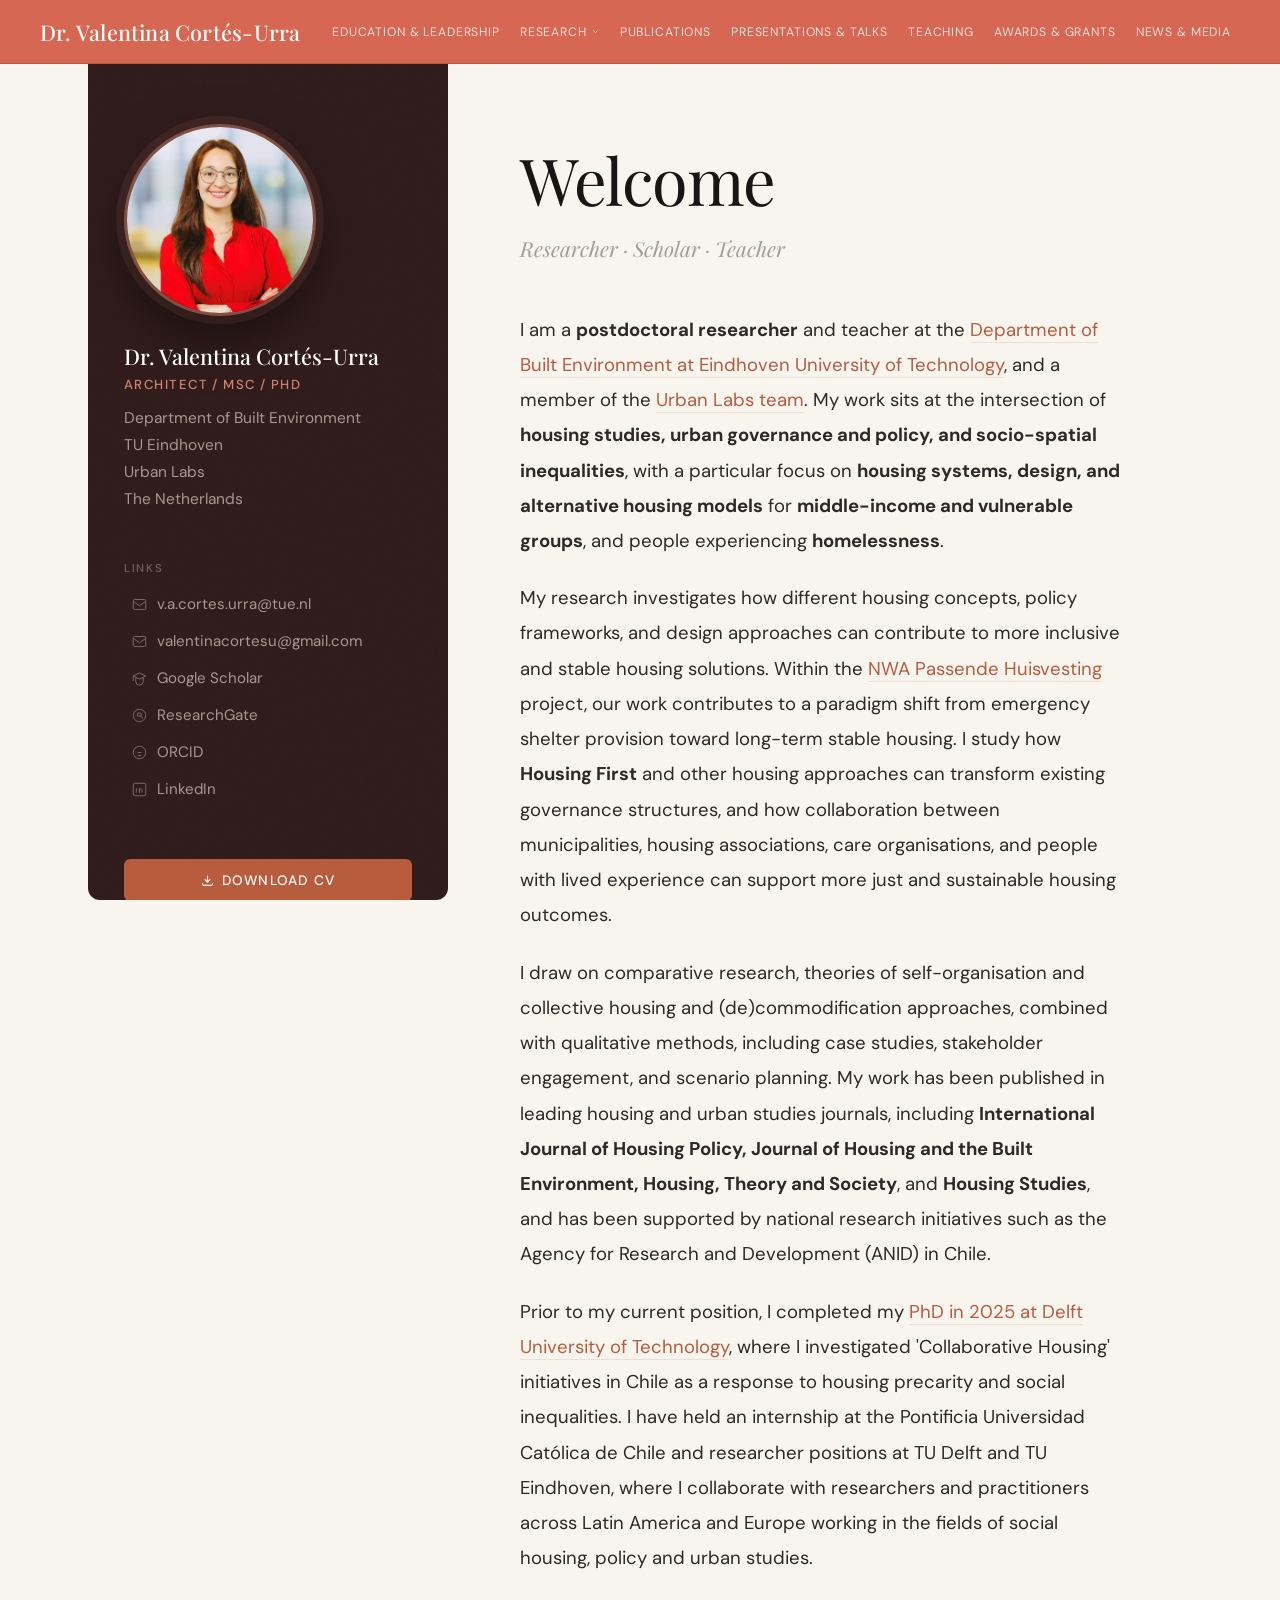
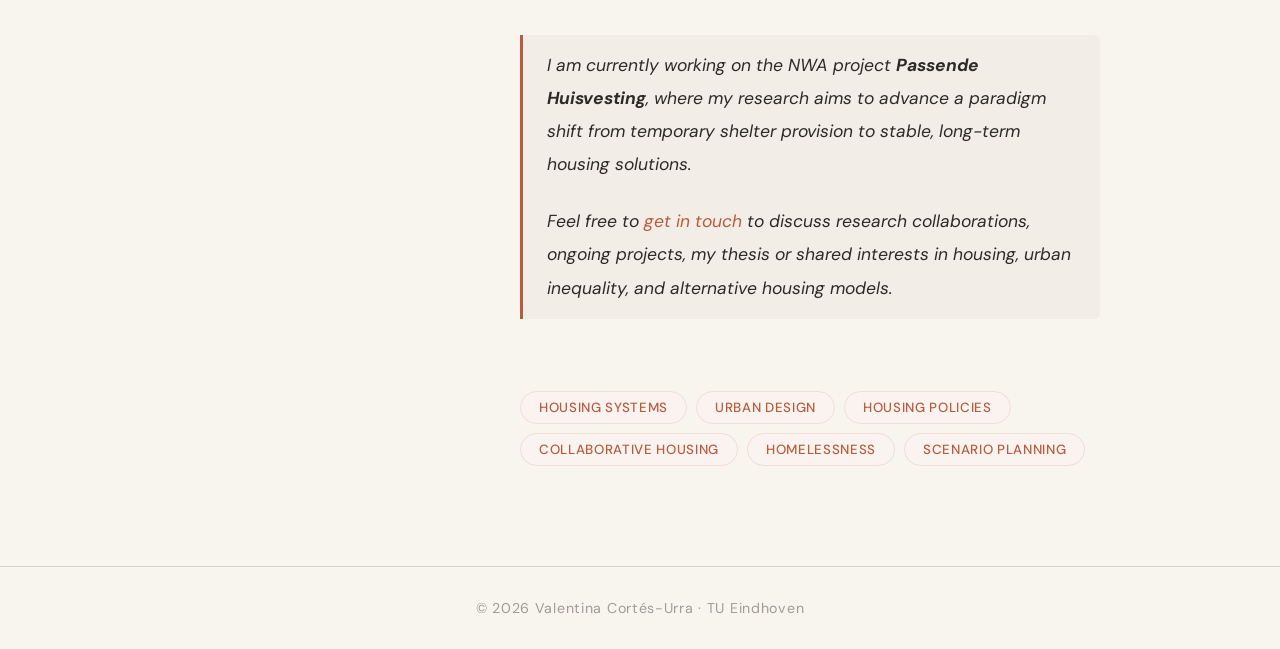
==== commit 3801e5d7: "Add Education & Leadership section, new awards/lectures/media entries, and mobile nav fix - Add Educ" ====
--- a/index.html
+++ b/index.html
@@ -18,7 +18,7 @@
   <meta property="og:title"       content="Dr. Valentina Cortés-Urra - Academic Profile" />
   <meta property="og:description" content="postdoctoral researcher at TU Eindhoven. Research on Collaborative Housing and Homelessness." />
   <meta property="og:url"         content="https://valentinacortes-urra.org/" />
-  <meta property="og:image"       content="https://valentinacortes-urra.org/assets/vale.png" />
+  <meta property="og:image"       content="https://valentinacortes-urra.org/assets/profile/vale.png" />
 
   <!-- Twitter Card -->
   <meta name="twitter:card"        content="summary" />
@@ -46,7 +46,7 @@
     ],
     "url": "https://valentinacortes-urra.org/",
     "email": "v.a.cortes.urra@tue.nl",
-    "image": "https://valentinacortes-urra.org/assets/vale.png",
+    "image": "https://valentinacortes-urra.org/assets/profile/vale.png",
     "nationality": "Chilean",
     "sameAs": [
       "https://scholar.google.com/citations?user=FVVMejgAAAAJ&hl=en",
@@ -78,6 +78,7 @@
     <div class="nav-inner">
       <a href="#home" class="nav-brand" data-page="home">Dr. Valentina Cortés-Urra</a>
       <div class="nav-links" id="navLinks">
+        <a href="#education-leadership" data-page="education-leadership">Education &amp; Leadership</a>
         <div class="nav-dropdown">
           <a href="#research" data-page="research" class="nav-dropdown-toggle">
             Research
@@ -109,7 +110,7 @@
 
       <aside class="sidebar" role="complementary" aria-label="Profile">
         <div class="profile-photo-wrap">
-          <img src="assets/vale.png"
+          <img src="assets/profile/vale.png"
                alt="Profile photo of Valentina Cortés-Urra"
                width="384" height="384" />
         </div>
@@ -200,6 +201,193 @@
     </section>
 
     <!-- ── RESEARCH ── -->
+    <!-- ── EDUCATION & LEADERSHIP ── -->
+    <section id="education-leadership" class="page-section" aria-label="Education and Leadership" hidden>
+
+      <div class="inner-page">
+        <a href="#home" data-page="home" class="back-home">Back to home</a>
+        <div class="page-header">
+          <h2>Education &amp; Leadership</h2>
+          <span class="sub">Academic training, journal activities &amp; leadership</span>
+        </div>
+
+        <!-- ── Sub-page: Education ── -->
+        <nav class="pub-subnav" aria-label="Jump to section">
+          <a href="#el-education">Education</a>
+          <a href="#el-journal">Journal activities</a>
+          <a href="#el-leadership">Academic leadership &amp; knowledge exchange</a>
+        </nav>
+
+        <div class="section-subhead" id="el-education">Education</div>
+
+        <article itemscope itemtype="https://schema.org/Person">
+          <meta itemprop="name" content="Valentina Cortés Urra" />
+
+          <div class="cv-list">
+
+            <div class="cv-item">
+              <div class="cv-year">2025–</div>
+              <div>
+                <div class="cv-title" itemprop="jobTitle">Postdoctoral researcher</div>
+                <div class="cv-org" itemprop="worksFor" itemscope itemtype="https://schema.org/Organization"><span itemprop="name">TU Eindhoven</span> — Department of Built Environment, Urban Labs</div>
+              </div>
+            </div>
+
+            <div class="cv-item">
+              <div class="cv-year">2019–2025</div>
+              <div>
+                <div class="cv-title">PhD Candidate and researcher</div>
+                <div class="cv-org" itemprop="alumniOf" itemscope itemtype="https://schema.org/CollegeOrUniversity"><span itemprop="name">Delft University of Technology</span> — Department of Management in the Built Environment, Faculty of Architecture and the Built Environment</div>
+                <p class="cv-desc">PhD dissertation: <cite>&ldquo;Collaborative Housing in Chile: Policy, Precedents, Scenarios, and Long-term Implementation Strategies&rdquo;</cite>. Part of the Co-Lab Research team led by Dr. Darinka Czischke, with the following activities:</p>
+                <ul class="cv-sublist">
+                  <li>Researcher and co-author of the book chapter &ldquo;Propuestas de política pública para apoyar el desarrollo de cooperativas de vivienda autogestionarias en Chile&rdquo;</li>
+                  <li>Researcher in the Co-Lab Mapping project and co-author of the conference paper &ldquo;Mapping Collaborative Housing in Europe – Towards a Systematic Categorisation&rdquo;</li>
+                  <li>Participation in the members committee at the European Collaborative Housing Award</li>
+                  <li>Collaborator on the VRI funding application at the Pontifical Catholic University of Chile</li>
+                </ul>
+                <p class="cv-desc" style="margin-top: 6px;">
+                  <a href="https://research.tudelft.nl/en/publications/collaborative-housing-in-chile-policy-precedents-scenarios-and-lo/" target="_blank" rel="noopener" itemprop="url" style="color:var(--terracotta); border-bottom:1px solid var(--terracotta-pale);">View dissertation on the TU Delft Research Portal</a>
+                </p>
+              </div>
+            </div>
+
+            <div class="cv-item">
+              <div class="cv-year">2016–2017</div>
+              <div>
+                <div class="cv-title">Architect Degree</div>
+                <div class="cv-org" itemprop="alumniOf" itemscope itemtype="https://schema.org/CollegeOrUniversity"><span itemprop="name">University of Concepción</span> — Faculty of Architecture, Urbanism and Geography</div>
+                <p class="cv-desc">Final design project: proposal of the Museo Stom project and architectural design.</p>
+              </div>
+            </div>
+
+            <div class="cv-item">
+              <div class="cv-year">2013–2016</div>
+              <div>
+                <div class="cv-title">Master's degree in Geographic Analysis</div>
+                <div class="cv-org" itemprop="alumniOf" itemscope itemtype="https://schema.org/CollegeOrUniversity"><span itemprop="name">University of Concepción</span> — Faculty of Architecture, Urbanism and Geography</div>
+                <p class="cv-desc">
+                  MSc thesis: <cite>&ldquo;Análisis de la relación entre las políticas urbanas y planes de transporte, el caso de Lomas Coloradas, en San Pedro de la Paz (1990–2015)&rdquo;</cite>. Average weighted score: Approved with distinction, 6.5 (out of 7.0). Final thesis grade: 6.0 (out of 7.0).
+                </p>
+                <p class="cv-desc" style="margin-top: 6px;">
+                  <a href="http://repositorio.udec.cl/jspui/handle/11594/6040" target="_blank" rel="noopener" style="color:var(--terracotta); border-bottom:1px solid var(--terracotta-pale);">View thesis in the UdeC repository</a>
+                </p>
+              </div>
+            </div>
+
+            <div class="cv-item">
+              <div class="cv-year">2007–2012</div>
+              <div>
+                <div class="cv-title">Bachelor of Architecture</div>
+                <div class="cv-org" itemprop="alumniOf" itemscope itemtype="https://schema.org/CollegeOrUniversity"><span itemprop="name">University of Concepción</span> — Faculty of Architecture, Urbanism and Geography</div>
+                <p class="cv-desc">
+                  Thesis: <cite>&ldquo;Transformación Urbana de Tucapel Bajo (1985–2014), evolución de la vivienda social en Chile&rdquo;</cite>. Average weighted score: Good, 5.1 (out of 7.0).
+                </p>
+                <p class="cv-desc" style="margin-top: 6px;">
+                  <a href="http://repositorio.udec.cl/jspui/handle/11594/5784" target="_blank" rel="noopener" style="color:var(--terracotta); border-bottom:1px solid var(--terracotta-pale);">View thesis in the UdeC repository</a>
+                </p>
+              </div>
+            </div>
+
+            <div class="cv-item">
+              <div class="cv-year">2003–2006</div>
+              <div>
+                <div class="cv-title">Business Administration Technician</div>
+                <div class="cv-org">Liceo Comercial Enrique Oyarzún Mondaca, Chile</div>
+              </div>
+            </div>
+
+          </div>
+        </article>
+
+        <div class="section-subhead" id="el-journal">Journal activities</div>
+
+        <article itemscope itemtype="https://schema.org/Person">
+          <meta itemprop="name" content="Valentina Cortés Urra" />
+
+          <p style="margin-bottom: 10px;"><strong>Editorial roles</strong></p>
+          <ul class="cv-bullet-list">
+            <li itemprop="memberOf" itemscope itemtype="https://schema.org/Periodical"><strong itemprop="name">Journal of Housing and the Built Environment</strong> — Associate Editor</li>
+            <li itemprop="memberOf" itemscope itemtype="https://schema.org/Periodical"><strong itemprop="name">Hábitat y Sociedad</strong> — Scientific Advisory Board Member</li>
+            <li itemprop="memberOf" itemscope itemtype="https://schema.org/Periodical"><strong itemprop="name">URBE. Arquitectura, Ciudad y Territorio</strong> — International Scientific Advisory Board Member</li>
+          </ul>
+
+          <p style="margin: 22px 0 10px;"><strong>Peer reviewer</strong></p>
+          <ul class="cv-bullet-list">
+            <li itemscope itemtype="https://schema.org/Periodical"><strong itemprop="name">International Journal of Housing Policy</strong></li>
+            <li itemscope itemtype="https://schema.org/Periodical"><strong itemprop="name">Planning Practice &amp; Research</strong></li>
+            <li itemscope itemtype="https://schema.org/Periodical"><strong itemprop="name">Urban Planning</strong></li>
+            <li itemscope itemtype="https://schema.org/Periodical"><strong itemprop="name">Local Environment</strong></li>
+            <li itemscope itemtype="https://schema.org/Periodical"><strong itemprop="name">URBE. Arquitectura, Ciudad y Territorio</strong></li>
+          </ul>
+        </article>
+
+        <div class="section-subhead" id="el-leadership">Academic leadership &amp; knowledge exchange</div>
+
+        <article itemscope itemtype="https://schema.org/Person">
+          <meta itemprop="name" content="Valentina Cortés Urra" />
+
+          <div class="cv-list">
+
+            <div class="cv-item">
+              <div class="cv-year">2024–</div>
+              <div>
+                <div class="cv-title">Collaborator and consultant</div>
+                <div class="cv-org" itemscope itemtype="https://schema.org/Organization"><span itemprop="name">Fundación Cohousing Chile</span></div>
+                <p class="cv-desc">Developing research proposals on intergenerational collaborative housing models for older adults.</p>
+              </div>
+            </div>
+
+            <div class="cv-item">
+              <div class="cv-year">2022–2023</div>
+              <div>
+                <div class="cv-title">Collaborator, Affordable Rental Cluster</div>
+                <div class="cv-org" itemscope itemtype="https://schema.org/Organization"><span itemprop="name">Déficit Cero</span> and the Chilean Ministry of Housing and Urbanism</div>
+                <p class="cv-desc">Contributed international evidence on affordable rental housing models to inform policy development in Chile.</p>
+              </div>
+            </div>
+
+            <div class="cv-item">
+              <div class="cv-year">2020–2023</div>
+              <div>
+                <div class="cv-title">Zonal coordinator</div>
+                <div class="cv-org" itemscope itemtype="https://schema.org/Organization"><span itemprop="name">Red de Investigadores Chilenos en los Países Bajos (Red IN.NL)</span></div>
+                <p class="cv-desc">Coordinated monthly academic meetings, seminars and workshops for the Chilean research community in the Netherlands.</p>
+              </div>
+            </div>
+
+            <div class="cv-item">
+              <div class="cv-year">2013–2016</div>
+              <div>
+                <div class="cv-title">Collaborator</div>
+                <div class="cv-org" itemscope itemtype="https://schema.org/Organization"><span itemprop="name">Faculty of Architecture, Urbanism and Geography</span> and Faculty of Engineering, University of Concepción</div>
+                <p class="cv-desc">Coordinator of meetings in the development of the &lsquo;Territorial Studies doctoral program&rsquo;.</p>
+              </div>
+            </div>
+
+            <div class="cv-item">
+              <div class="cv-year">2013–2014</div>
+              <div>
+                <div class="cv-title">Volunteer</div>
+                <div class="cv-org" itemscope itemtype="https://schema.org/Organization"><span itemprop="name">University of Concepción</span> and the Chilean Ministry of Education</div>
+                <p class="cv-desc">Architecture and area project coordinator of community work for improving and building homes for vulnerable families of the Carampangue district in Arauco, Chile.</p>
+              </div>
+            </div>
+
+            <div class="cv-item">
+              <div class="cv-year">May–Dec 2013</div>
+              <div>
+                <div class="cv-title">Event coordinator</div>
+                <div class="cv-org" itemscope itemtype="https://schema.org/Organization"><span itemprop="name">ONG Desafío Levantemos Chile</span></div>
+                <p class="cv-desc">Coordinator of activities to support families living in informal housing affected by the earthquake on 27 February 2010 in Caleta Tumbes, Chile.</p>
+              </div>
+            </div>
+
+          </div>
+        </article>
+
+      </div>
+    </section>
+
     <section id="research" class="page-section" aria-label="Research" hidden>
 
       <div class="inner-page">
@@ -208,6 +396,7 @@
           <h2>Research</h2>
           <span class="sub">Research profile &amp; the NWA Passende Huisvesting project</span>
         </div>
+
 
         <!-- ── Sub-page: Research profile ── -->
         <div class="subpage-content active visible" id="research-profile" data-subpage-panel="profile">
@@ -299,7 +488,7 @@
             </div>
 
             <figure style="margin: 28px 0 4px;">
-              <img src="assets/partners.png" alt="Logos of the Passende Huisvesting consortium partners: Eindhoven University of Technology, Hogeschool Utrecht, Hanze University of Applied Sciences, Vrije Universiteit Amsterdam, University of Amsterdam, Hogeschool Rotterdam, Radboud University Medical Center, Trudo Housing Association, Woonbedrijf Housing Association, Gemeente Eindhoven, NEOS, Academie van Bouwkunst Rotterdam, and Springplank" loading="lazy" style="max-width:40%; height:auto; display:block;" />
+              <img src="assets/research/partners.png" alt="Logos of the Passende Huisvesting consortium partners: Eindhoven University of Technology, Hogeschool Utrecht, Hanze University of Applied Sciences, Vrije Universiteit Amsterdam, University of Amsterdam, Hogeschool Rotterdam, Radboud University Medical Center, Trudo Housing Association, Woonbedrijf Housing Association, Gemeente Eindhoven, NEOS, Academie van Bouwkunst Rotterdam, and Springplank" loading="lazy" style="max-width:40%; height:auto; display:block;" />
               <figcaption style="font-size:0.82rem; color:var(--grey-500); margin-top:10px; font-style:italic;">Consortium partners</figcaption>
             </figure>
 
@@ -340,11 +529,11 @@
 
             <div class="poster-grid">
               <figure class="poster-card">
-                <img src="assets/posterstefanevers.jpg" alt="Home for All studio poster by Stefan Evers" loading="lazy" itemprop="image" class="poster-zoomable" tabindex="0" role="button" aria-label="Enlarge poster by Stefan Evers" />
+                <img src="assets/research/posterstefanevers.jpg" alt="Home for All studio poster by Stefan Evers" loading="lazy" itemprop="image" class="poster-zoomable" tabindex="0" role="button" aria-label="Enlarge poster by Stefan Evers" />
                 <figcaption>Poster by Stefan Evers</figcaption>
               </figure>
               <figure class="poster-card">
-                <img src="assets/posteresthertekoppele.png" alt="Home for All studio poster by Esther te Koppele" loading="lazy" itemprop="image" class="poster-zoomable" tabindex="0" role="button" aria-label="Enlarge poster by Esther te Koppele" />
+                <img src="assets/research/posteresthertekoppele.png" alt="Home for All studio poster by Esther te Koppele" loading="lazy" itemprop="image" class="poster-zoomable" tabindex="0" role="button" aria-label="Enlarge poster by Esther te Koppele" />
                 <figcaption>Poster by Esther te Koppele</figcaption>
               </figure>
             </div>
@@ -599,6 +788,21 @@
           <article class="course-card" itemscope itemtype="https://schema.org/Course">
             <div class="course-meta">
               <span class="course-level">Professional</span>
+              <span class="course-year">Upcoming &middot; Nov 2026</span>
+            </div>
+            <h3 class="course-title" itemprop="name">
+              Del Refugio al Hogar: Vivienda Colectiva y Colaborativa para Superar el Sinhogarismo
+            </h3>
+            <p class="course-institution" itemprop="provider" itemscope itemtype="https://schema.org/CollegeOrUniversity">
+              <span itemprop="name">Escuela Superior de Arquitectura Mexico</span>,
+              <span class="course-unit">Laboratorio ViCoCo</span>
+            </p>
+            <p class="course-role">Guest lecturer<span class="course-responsible">- Responsible teacher: G. Brau Pani</span></p>
+          </article>
+
+          <article class="course-card" itemscope itemtype="https://schema.org/Course">
+            <div class="course-meta">
+              <span class="course-level">Professional</span>
               <span class="course-year">2024</span>
             </div>
             <h3 class="course-title" itemprop="name">
@@ -611,6 +815,21 @@
               <span itemprop="name">Karelia University of Applied Sciences</span>
             </p>
             <p class="course-role">Guest lecturer<span class="course-responsible">- Responsible teacher: L. F. Sáez</span></p>
+          </article>
+
+          <article class="course-card" itemscope itemtype="https://schema.org/Course">
+            <div class="course-meta">
+              <span class="course-level">Bachelor</span>
+              <span class="course-year">2024</span>
+            </div>
+            <h3 class="course-title" itemprop="name">
+              Project II: Man, Architecture and Territory - <em>¿Es la vivienda colaborativa una posible solución al déficit habitacional en Chile?</em>
+            </h3>
+            <p class="course-institution" itemprop="provider" itemscope itemtype="https://schema.org/CollegeOrUniversity">
+              <span itemprop="name">University of Concepcion</span>,
+              <span class="course-unit">Faculty of Architecture, Urbanism and Geography</span>
+            </p>
+            <p class="course-role">Guest lecturer<span class="course-responsible">- Responsible teacher: C. Hempel</span></p>
           </article>
 
           <article class="course-card" itemscope itemtype="https://schema.org/Course">
@@ -1183,11 +1402,11 @@
               <p class="award-desc" itemprop="description">Valentina was awarded the Grant &ldquo;Beca de Doctorado en el Extranjero&rdquo;, number 2018-72190119 in March 2018, funded by ANID (formerly CONICYT), Chile's national research and development agency. Her research proposal and doctoral studies were fully funded with this scholarship created to support advanced human capital training through PhD study at an institution of excellence abroad. Valentina developed a research proposal which was successfully granted by ANID and conducted since 2019 at the Technological University of Delft in the Netherlands.</p>
               <div class="award-affils">
                 <div class="award-affil">
-                  <img src="assets/anid.png" alt="ANID logo" width="16" height="16" />
+                  <img src="assets/logos/anid.png" alt="ANID logo" width="16" height="16" />
                   <span>Awarded by ANID (formerly CONICYT), Chile</span>
                 </div>
                 <div class="award-affil">
-                  <img src="assets/tudelft.png" alt="TU Delft logo" width="16" height="16" />
+                  <img src="assets/logos/tudelft.png" alt="TU Delft logo" width="16" height="16" />
                   <span itemprop="fundedItem" itemscope itemtype="https://schema.org/EducationalOccupationalProgram">Used at <span itemprop="provider" itemscope itemtype="https://schema.org/CollegeOrUniversity"><span itemprop="name">Delft University of Technology</span></span></span>
                 </div>
               </div>
@@ -1202,12 +1421,46 @@
               <p class="award-desc" itemprop="description">In 2013, Valentina was awarded the Ministry of Education fund. The competitive funding supported the creation of a student team to design and deliver orientation resources - University campus maps, collective student activities and tours, and an information website on scholarships, student aid, and accommodation - for incoming students, with a focus on those relocating from other districts, regions, cities, and other countries. Valentina coordinated the project end-to-end, from proposal and fund acquisition through delivery, managing financing and reporting to the Ministry of Education.</p>
               <div class="award-affils">
                 <div class="award-affil">
-                  <img src="assets/mineduc.svg" alt="MINEDUC logo" width="16" height="16" />
+                  <img src="assets/logos/mineduc.svg" alt="MINEDUC logo" width="16" height="16" />
                   <span>Awarded by Ministerio de Educación de Chile (MINEDUC)</span>
                 </div>
                 <div class="award-affil">
-                  <img src="assets/udec.gif" alt="Universidad de Concepción logo" width="16" height="16" />
+                  <img src="assets/logos/udec.gif" alt="Universidad de Concepción logo" width="16" height="16" />
                   <span itemscope itemtype="https://schema.org/CollegeOrUniversity">Used at <span itemprop="name">Universidad de Concepción</span></span>
+                </div>
+              </div>
+            </div>
+          </div>
+
+          <div class="award-item" itemscope itemtype="https://schema.org/MonetaryGrant">
+            <div class="award-year" itemprop="datePublished" content="2007">2007–2014</div>
+            <div>
+              <div class="award-title" itemprop="name">Beca Bicentenario</div>
+              <div class="award-org" itemprop="funder" itemscope itemtype="https://schema.org/Organization"><span itemprop="name">Ministerio de Educación de Chile (MINEDUC)</span></div>
+              <p class="award-desc" itemprop="description">Valentina was awarded the &ldquo;Beca Bicentenario,&rdquo; a public scholarship from the Chilean Ministry of Education funding university studies at Universidad de Concepción.</p>
+              <div class="award-affils">
+                <div class="award-affil">
+                  <img src="assets/logos/mineduc.svg" alt="MINEDUC logo" width="16" height="16" />
+                  <span>Awarded by Ministerio de Educación de Chile (MINEDUC)</span>
+                </div>
+                <div class="award-affil">
+                  <img src="assets/logos/udec.gif" alt="Universidad de Concepción logo" width="16" height="16" />
+                  <span itemscope itemtype="https://schema.org/CollegeOrUniversity">Used at <span itemprop="name">Universidad de Concepción</span></span>
+                </div>
+              </div>
+            </div>
+          </div>
+
+          <div class="award-item" itemscope itemtype="https://schema.org/MonetaryGrant">
+            <div class="award-year" itemprop="datePublished" content="2003">2003–2014</div>
+            <div>
+              <div class="award-title" itemprop="name">Beca Presidente de la República (Scholarship President of the Republic)</div>
+              <div class="award-org" itemprop="funder" itemscope itemtype="https://schema.org/Organization"><span itemprop="name">Ministerio de Educación de Chile (MINEDUC)</span></div>
+              <p class="award-desc" itemprop="description">Valentina was awarded the &ldquo;Beca Presidente de la República&rdquo; by the Chilean Ministry of Education, a middle and high school scholarship for students with outstanding academic performance and an average equal to or greater than 6.0 out of 7.0.</p>
+              <div class="award-affils">
+                <div class="award-affil">
+                  <img src="assets/logos/mineduc.svg" alt="MINEDUC logo" width="16" height="16" />
+                  <span>Awarded by Ministerio de Educación de Chile (MINEDUC)</span>
                 </div>
               </div>
             </div>
@@ -1229,6 +1482,86 @@
         </p>
 
         <div class="media-card-list">
+
+          <article class="card media-card" itemscope itemtype="https://schema.org/NewsArticle">
+            <meta itemprop="headline" content="Pictures and Professors: World Press Photo meets TU/e Science" />
+            <div class="card-year" itemprop="datePublished" content="2026-10-13">Upcoming &middot; 13 October 2026</div>
+            <figure class="media-card-figure">
+              <img src="assets/media/pictures-and-professors.jpg" alt="Event visual for 'Pictures and Professors: World Press Photo meets TU/e Science'" loading="lazy" itemprop="image" class="media-card-image" />
+            </figure>
+            <p class="intro-text" itemprop="description" style="margin-bottom: 0;">
+              As part of TU/e's 70th-anniversary Lustrum week, Studium Generale invites <span itemprop="author" itemscope itemtype="https://schema.org/Person"><span itemprop="name">Valentina Cortés-Urra</span></span> alongside fellow researchers Rens Brankaert, Juliette van Haren, Yvonne de Kort and Pieter Pauw to reflect on the World Press Photo Exhibition through the lens of their own research, at Atlas reception on the TU/e campus.
+            </p>
+            <p class="intro-text" style="margin-top: 14px; margin-bottom: 0;">
+              <a href="https://studiumgenerale-eindhoven.nl/nl/programma/aan-het-woord/pictures-and-professors-world-press-photo-meets-tue-science-40297/" target="_blank" rel="noopener" itemprop="url" style="color:var(--terracotta); border-bottom:1px solid var(--terracotta-pale);">View event on Studium Generale</a>
+            </p>
+          </article>
+
+          <article class="card media-card" itemscope itemtype="https://schema.org/SocialMediaPosting">
+            <meta itemprop="headline" content="From Principles to Policy: presenting at ENHR 2026 in Oslo" />
+            <meta itemprop="author" content="Valentina Cortés Urra" />
+            <div class="card-year" itemprop="datePublished" content="2026-07-03">3 July 2026 &middot; LinkedIn</div>
+            <figure class="media-card-figure">
+              <img src="assets/media/linkedin03072026.jpeg" alt="Snapshots from the ENHR 2026 conference and the city of Oslo" loading="lazy" itemprop="image" class="media-card-image" />
+            </figure>
+            <p class="intro-text" itemprop="text" style="margin-bottom: 0;">
+              At the beginning of July, <span itemprop="author" itemscope itemtype="https://schema.org/Person"><span itemprop="name">Valentina Cortés-Urra</span></span> presented a paper at the European Network for Housing Research (ENHR) 2026 conference in Oslo, as part of the WELPHASE Working Group on Welfare Policy, Homelessness and Social Exclusion. The paper, co-authored with Oana Druta, Ronja Bruijns-Shoblak and Pieter van Wesemael, &ldquo;From Principles to Policy: Evaluating Housing First Policies and Implementation Strategies in Eindhoven,&rdquo; develops and validates an evaluation framework &mdash; built on the Dutch National Action Plan on Homelessness and the case of Eindhoven, and grounded in interviews with 18 stakeholders &mdash; for assessing how Housing First principles are translated into policy and where implementation gaps remain. The next step is a participatory scenario-planning process with local stakeholders in Eindhoven to explore how housing shortages, social fragmentation, governance, and shifting societal values may shape the future of Housing First and homelessness policy.
+            </p>
+            <div class="card-tags">
+              <span class="tag">ENHR2026</span>
+              <span class="tag">HousingFirst</span>
+              <span class="tag">WELPHASE</span>
+              <span class="tag">Homelessness</span>
+              <span class="tag">Housing Policy</span>
+              <span class="tag">Systemic Change</span>
+              <span class="tag">Eindhoven</span>
+            </div>
+            <p class="intro-text" style="margin-top: 14px; margin-bottom: 0;">
+              <a href="https://www.linkedin.com/posts/activity-7488648648910815233-YnS-" target="_blank" rel="noopener" itemprop="url" style="color:var(--terracotta); border-bottom:1px solid var(--terracotta-pale);">View post on LinkedIn</a>
+            </p>
+          </article>
+
+          <article class="card media-card" itemscope itemtype="https://schema.org/NewsArticle">
+            <meta itemprop="headline" content="La vivienda colaborativa como solución integral al déficit habitacional en Chile" />
+            <div class="card-year" itemprop="datePublished" content="2024-09-24">24 September 2024</div>
+            <figure class="media-card-figure">
+              <img src="assets/media/project2sep2024.jpeg" alt="Valentina Cortés-Urra giving a guest lecture to Project II students at the Faculty of Architecture, Urbanism and Geography, University of Concepción" loading="lazy" itemprop="image" class="media-card-image" />
+            </figure>
+            <p class="intro-text" itemprop="description" style="margin-bottom: 0;">
+              Coverage by the Faculty of Architecture, Urbanism and Geography (FAUG) at the University of Concepción of a guest lecture given by <span itemprop="author" itemscope itemtype="https://schema.org/Person"><span itemprop="name">Valentina Cortés-Urra</span></span> to students of &ldquo;Proyecto 2: Hombre, Arquitectura y Territorio,&rdquo; addressing collaborative housing as a response to Chile's growing housing deficit. The talk covered resident participation in the design, administration and management of collaborative housing projects, the architectural flexibility that lets such projects adapt to different household configurations, and the multidimensional nature of the housing deficit, spanning access to basic services, quality of life, social cohesion and support networks.
+            </p>
+            <p class="intro-text" style="margin-top: 14px; margin-bottom: 0;">
+              <a href="http://faug.udec.cl/?g1_work=la-vivienda-colaborativa-como-solucion-integral-al-deficit-habitacional-en-chile" target="_blank" rel="noopener" itemprop="url" style="color:var(--terracotta); border-bottom:1px solid var(--terracotta-pale);">Read on FAUG UdeC</a>
+            </p>
+          </article>
+
+          <article class="card media-card" itemscope itemtype="https://schema.org/NewsArticle">
+            <meta itemprop="headline" content="Together: Social proximity at a distance through adaptive use design" />
+            <div class="card-year" itemprop="datePublished" content="2021-11-04">4 November 2021</div>
+            <figure class="media-card-figure">
+              <img src="assets/media/together-social-proximity.jpg" alt="Section drawing of the cohousing block proposed in 'Together: Social proximity at a distance through adaptive use design'" loading="lazy" itemprop="image" class="media-card-image" />
+            </figure>
+            <p class="intro-text" itemprop="description" style="margin-bottom: 0;">
+              Journal pick of the Social Distancing Housing Block Competition, published by Non Architecture Competitions. The entry, by Darinka Czischke, <span itemprop="author" itemscope itemtype="https://schema.org/Person"><span itemprop="name">Valentina Cortés-Urra</span></span>, Carla Huisman, Luz María Vergara d'Alençon and Stephanie Zeulevoet of the Co-Lab Research Group at TU Delft, proposes a cohousing block that promotes social proximity during a pandemic through clustered dwellings and shared spaces with adaptive use, rather than isolating households in private units.
+            </p>
+            <p class="intro-text" style="margin-top: 14px; margin-bottom: 0;">
+              <a href="https://www.nonarchitecture.eu/2021/11/04/together-social-proximity-at-a-distance-through-adaptive-use-design/" target="_blank" rel="noopener" itemprop="url" style="color:var(--terracotta); border-bottom:1px solid var(--terracotta-pale);">Read on Non Architecture Competitions</a>
+            </p>
+          </article>
+
+          <article class="card media-card" itemscope itemtype="https://schema.org/NewsArticle">
+            <meta itemprop="headline" content="IV Conferencia INNL Delft 2019: Presentations by Chilean researchers" />
+            <div class="card-year" itemprop="datePublished" content="2020-01-19">19 January 2020</div>
+            <p class="intro-text" itemprop="description" style="margin-bottom: 16px;">
+              Recording of the 4th Conference of the Network of Chilean Researchers and Students in the Netherlands (IN.NL), held at Delft University of Technology on 23 November 2019, featuring presentations by Chilean researchers, including Valentina Cortés-Urra.
+            </p>
+            <div class="video-embed">
+              <iframe src="https://www.youtube.com/embed/dBc19Lrb4po" title="IV Conferencia INNL Delft 2019. Presentaciones de investigadores Chilenos" loading="lazy" allowfullscreen></iframe>
+            </div>
+            <p class="intro-text" style="margin-top: 14px; margin-bottom: 0;">
+              <a href="https://www.youtube.com/watch?v=dBc19Lrb4po" target="_blank" rel="noopener" itemprop="url" style="color:var(--terracotta); border-bottom:1px solid var(--terracotta-pale);">Watch on YouTube</a>
+            </p>
+          </article>
 
           <article class="card media-card" itemscope itemtype="https://schema.org/NewsArticle">
             <meta itemprop="headline" content="¿Cuáles son las ventajas del sistema de viviendas colaborativas?" />
--- a/style.css
+++ b/style.css
@@ -730,6 +730,16 @@
 /* ── NEWS & MEDIA CARDS ── */
 .media-card-list { display: flex; flex-direction: column; gap: 28px; }
 .media-card { padding: 28px 32px 32px; }
+.media-card-figure { margin: 0 0 20px; }
+.media-card-image {
+  display: block;
+  width: auto;
+  max-width: 100%;
+  height: auto;
+  max-height: 500px;
+  margin: 0 auto;
+  border-radius: 6px;
+}
 .video-embed {
   position: relative;
   width: 100%;
@@ -859,6 +869,23 @@
 .award-affils { display: flex; flex-direction: column; gap: 5px; margin-top: 8px; }
 .award-affil { display: inline-flex; align-items: center; gap: 6px; font-size: 0.82rem; color: var(--grey-500); }
 .award-affil svg, .award-affil img { flex-shrink: 0; color: var(--terracotta); object-fit: contain; width: 48px; height: 48px; }
+
+/* ── EDUCATION & LEADERSHIP: CV LIST ── */
+.cv-list { display: flex; flex-direction: column; }
+.cv-item { display: grid; grid-template-columns: 90px 1fr; gap: 16px; padding: 20px 0; border-bottom: 1px solid var(--grey-50); align-items: start; }
+.cv-item:last-child { border-bottom: none; }
+.cv-year  { font-size: 0.82rem; color: var(--terracotta); font-weight: 500; padding-top: 2px; }
+.cv-title { font-size: 1rem; font-weight: 500; color: var(--ink); margin-bottom: 3px; }
+.cv-org   { font-size: 0.86rem; color: var(--grey-500); margin-bottom: 8px; }
+.cv-desc  { font-size: 0.88rem; color: var(--grey-500); line-height: 1.7; }
+.cv-sublist { margin: 8px 0 0; padding-left: 18px; font-size: 0.88rem; color: var(--grey-500); line-height: 1.7; }
+.cv-sublist li { margin-bottom: 4px; }
+.cv-sublist li::marker { color: var(--terracotta); }
+
+.cv-bullet-list { list-style: disc; margin: 0; padding-left: 20px; font-size: 0.92rem; color: var(--grey-500); line-height: 1.9; }
+.cv-bullet-list li { margin-bottom: 6px; }
+.cv-bullet-list li::marker { color: var(--terracotta); font-size: 1.1em; }
+.cv-bullet-list strong { color: var(--ink); font-weight: 500; }
 
 /* ── TEACHING: COURSES ── */
 .teaching-courses {
@@ -1063,6 +1090,7 @@
   nav#topbar .nav-links {
     display: none;
     flex-direction: column;
+    align-items: stretch;
     position: absolute;
     top: var(--nav-height); left: 0; right: 0;
     background: #c94b38;
@@ -1070,6 +1098,10 @@
     border-bottom: 1px solid rgba(0,0,0,0.15);
     gap: 2px;
     box-shadow: 0 8px 24px rgba(0,0,0,0.12);
+  }
+  nav#topbar .nav-links > a,
+  .nav-dropdown-toggle {
+    text-align: left;
   }
   nav#topbar .nav-links.open { display: flex; }
   .nav-toggle { display: flex; }
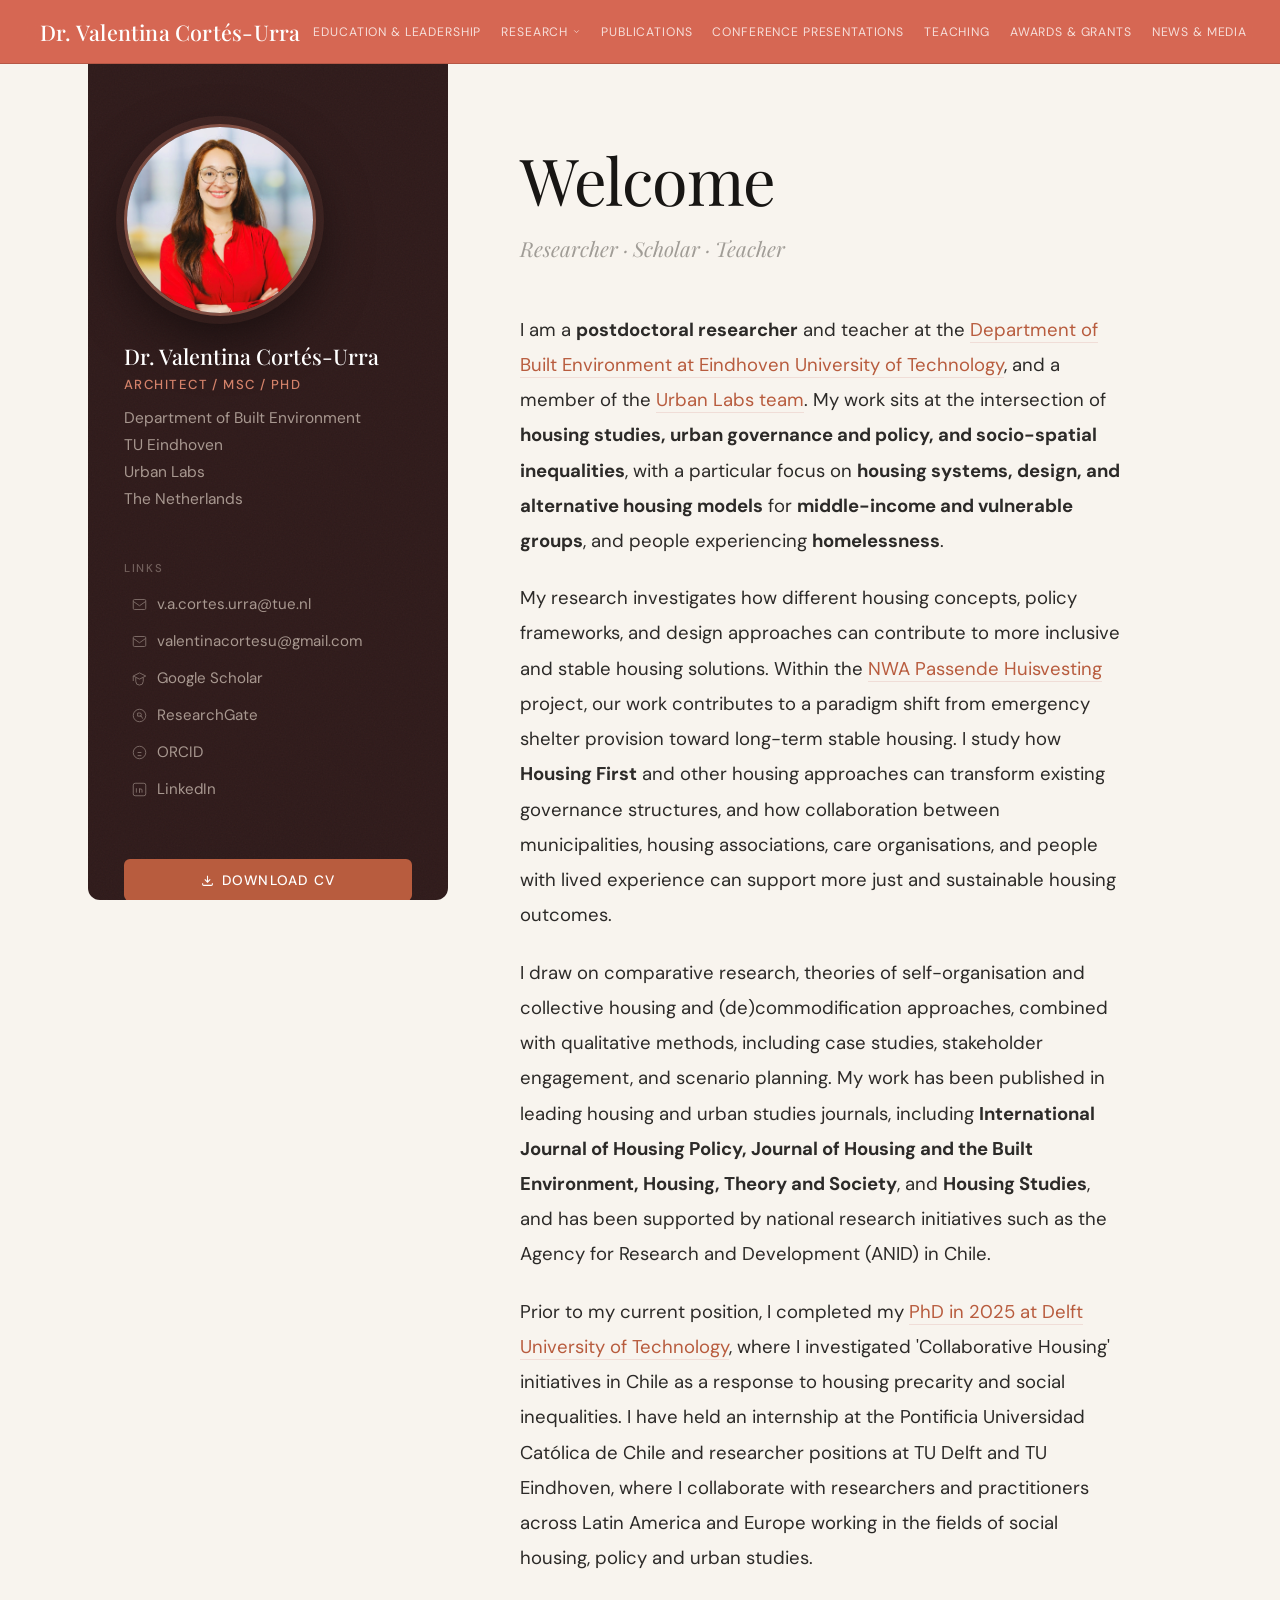
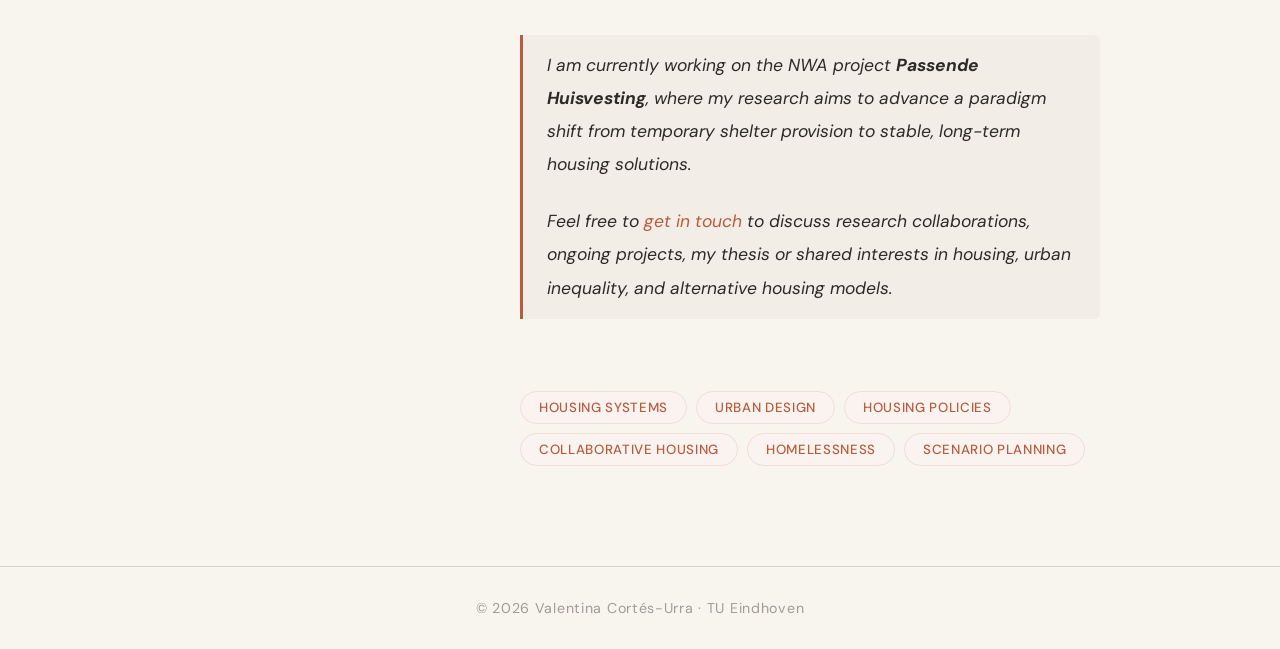
==== commit 10519d5f: "fixed conference presentations title" ====
--- a/index.html
+++ b/index.html
@@ -90,7 +90,7 @@
           </div>
         </div>
         <a href="#publications"   data-page="publications">Publications</a>
-        <a href="#presentations"    data-page="presentations">Presentations &amp; talks</a>
+        <a href="#presentations"    data-page="presentations">Conference presentations</a>
         <a href="#teaching"       data-page="teaching">Teaching</a>
         <a href="#awards"         data-page="awards">Awards &amp; Grants</a>
         <a href="#media"          data-page="media">News &amp; Media</a>
@@ -228,8 +228,9 @@
             <div class="cv-item">
               <div class="cv-year">2025–</div>
               <div>
-                <div class="cv-title" itemprop="jobTitle">Postdoctoral researcher</div>
-                <div class="cv-org" itemprop="worksFor" itemscope itemtype="https://schema.org/Organization"><span itemprop="name">TU Eindhoven</span> — Department of Built Environment, Urban Labs</div>
+                <div class="cv-title" itemprop="jobTitle">Postdoctoral researcher and lecturer</div>
+                <div class="cv-org" itemprop="worksFor" itemscope itemtype="https://schema.org/Organization"><span itemprop="name">Eindhoven University of Technology</span> — Urbanism and Urban Architecture, Department of the Built Environment, The Netherlands</div>
+                <p class="cv-desc">Researcher in the Passende Huisvesting project, funded by the National Science Agenda (NWA), which focuses on investigating Housing First and housing-system responses to homelessness.</p>
               </div>
             </div>
 
@@ -237,16 +238,10 @@
               <div class="cv-year">2019–2025</div>
               <div>
                 <div class="cv-title">PhD Candidate and researcher</div>
-                <div class="cv-org" itemprop="alumniOf" itemscope itemtype="https://schema.org/CollegeOrUniversity"><span itemprop="name">Delft University of Technology</span> — Department of Management in the Built Environment, Faculty of Architecture and the Built Environment</div>
-                <p class="cv-desc">PhD dissertation: <cite>&ldquo;Collaborative Housing in Chile: Policy, Precedents, Scenarios, and Long-term Implementation Strategies&rdquo;</cite>. Part of the Co-Lab Research team led by Dr. Darinka Czischke, with the following activities:</p>
-                <ul class="cv-sublist">
-                  <li>Researcher and co-author of the book chapter &ldquo;Propuestas de política pública para apoyar el desarrollo de cooperativas de vivienda autogestionarias en Chile&rdquo;</li>
-                  <li>Researcher in the Co-Lab Mapping project and co-author of the conference paper &ldquo;Mapping Collaborative Housing in Europe – Towards a Systematic Categorisation&rdquo;</li>
-                  <li>Participation in the members committee at the European Collaborative Housing Award</li>
-                  <li>Collaborator on the VRI funding application at the Pontifical Catholic University of Chile</li>
-                </ul>
+                <div class="cv-org" itemprop="alumniOf" itemscope itemtype="https://schema.org/CollegeOrUniversity"><span itemprop="name">Delft University of Technology</span> — Department of Management in the Built Environment, Faculty of Architecture and the Built Environment, the Netherlands</div>
+                <p class="cv-desc">Doctoral dissertation: <cite>&ldquo;Collaborative Housing in Chile: Policy, Precedents, Scenarios and Long-term Implementation Strategies&rdquo;</cite>. 
                 <p class="cv-desc" style="margin-top: 6px;">
-                  <a href="https://research.tudelft.nl/en/publications/collaborative-housing-in-chile-policy-precedents-scenarios-and-lo/" target="_blank" rel="noopener" itemprop="url" style="color:var(--terracotta); border-bottom:1px solid var(--terracotta-pale);">View dissertation on the TU Delft Research Portal</a>
+                  <a href="https://doi.org/10.71690/abe.2025.13" target="_blank" rel="noopener" itemprop="url" style="color:var(--terracotta); border-bottom:1px solid var(--terracotta-pale);">View dissertation (DOI: 10.71690/abe.2025.13)</a>
                 </p>
               </div>
             </div>
@@ -1270,12 +1265,12 @@
     </section>
 
     <!-- ── LECTURES AND TALKS ── -->
-    <section id="presentations" class="page-section" aria-label="Presentations &amp; talks" hidden>
+    <section id="presentations" class="page-section" aria-label="Conference presentations" hidden>
       <div class="inner-page">
         <a href="#home" data-page="home" class="back-home">Back to home</a>
         <div class="page-header">
-          <h2>Presentations &amp; talks</h2>
-          <span class="sub">Conference presentations &amp; other public appearances</span>
+          <h2>Conference presentations</h2>
+          <span class="sub">Presented at academic conferences and workshops</span>
         </div>
 
         <div class="card-list">
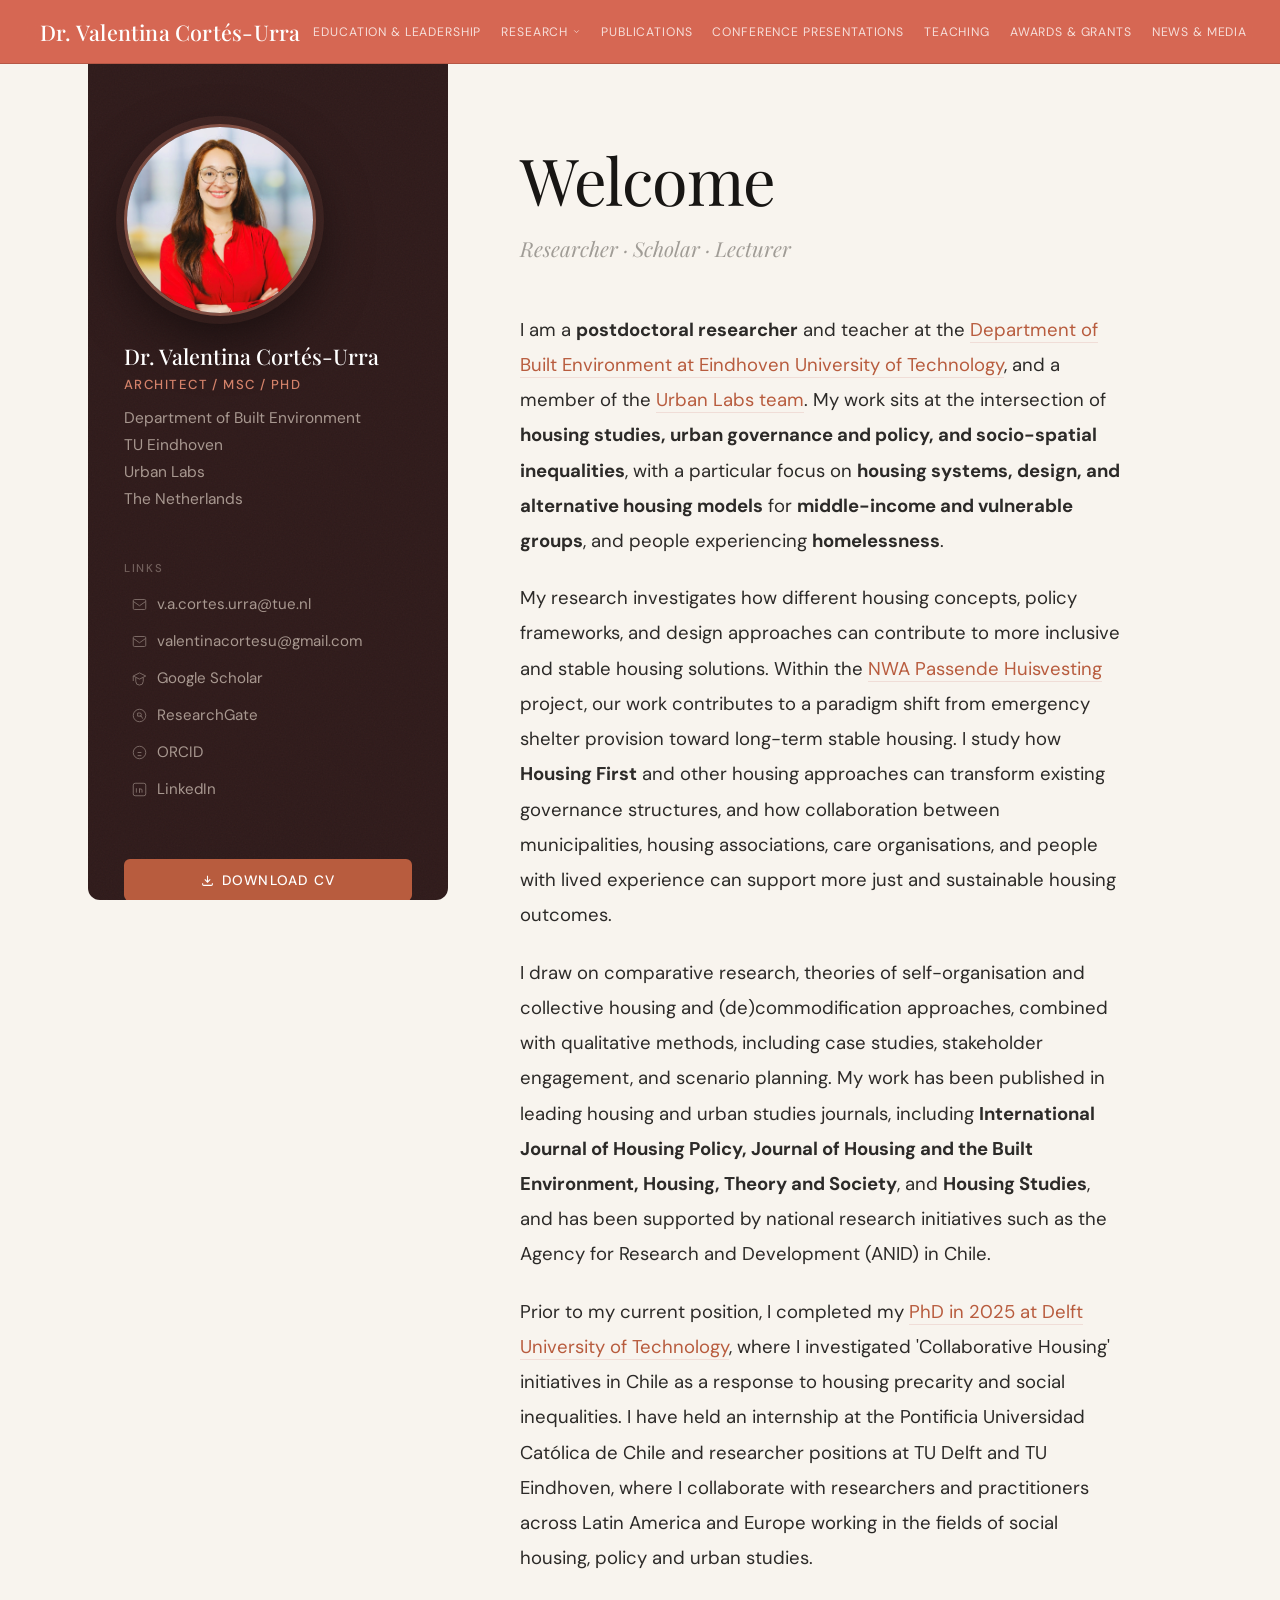
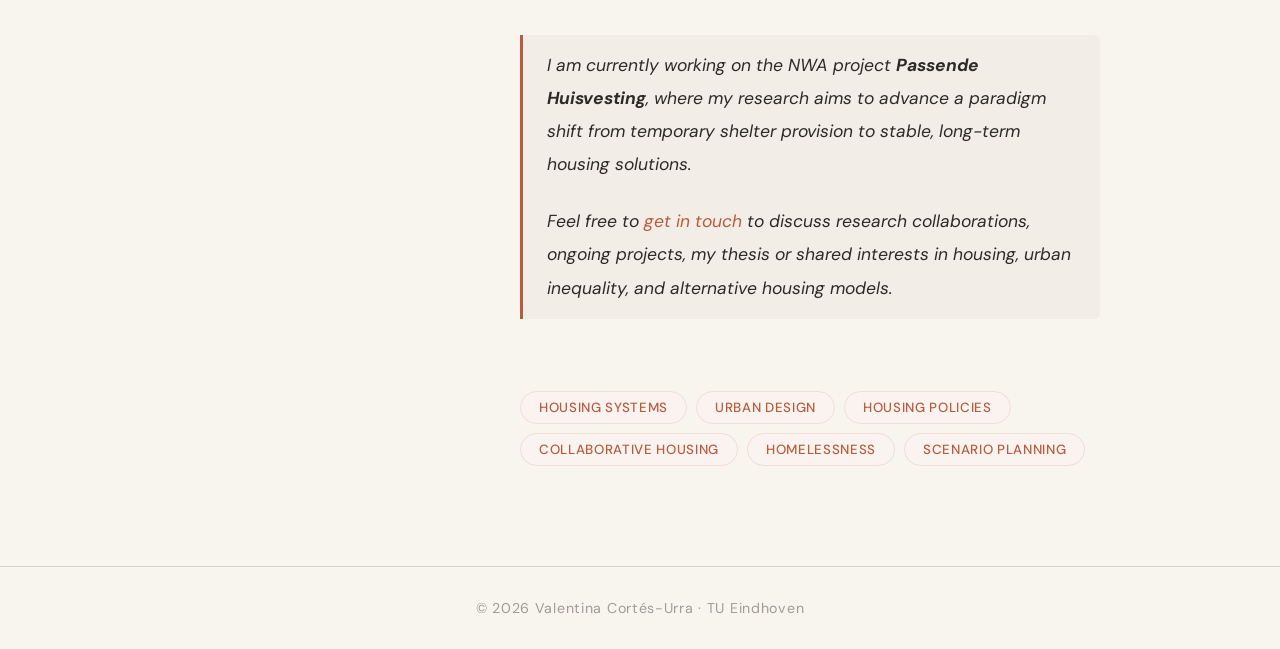
==== commit c8803110: "tiny change: teacher > lecturer" ====
--- a/index.html
+++ b/index.html
@@ -163,7 +163,7 @@
 
       <main class="main-content" role="main">
         <h1>Welcome</h1>
-        <p class="tagline">Researcher · Scholar · Teacher</p>
+        <p class="tagline">Researcher · Scholar · Lecturer</p>
  
         <p>
           I am a <strong>postdoctoral researcher</strong> and teacher at the <a href="https://research.tue.nl/en/persons/v-cort%C3%A9s-urra/" target="_blank" rel="noopener" style="color:var(--terracotta); border-bottom:1px solid var(--terracotta-pale);">Department of Built Environment at Eindhoven University of Technology</a>, and a member of the <a href="https://www.tue.nl/en/research/research-groups/living-cities/urbanism-and-urban-architecture-1/urbanlabs" target="_blank" rel="noopener" style="color:var(--terracotta); border-bottom:1px solid var(--terracotta-pale);">Urban Labs team</a>. My work sits at the intersection of <strong>housing studies, urban governance and policy, and socio-spatial inequalities</strong>, with a particular focus on <strong>housing systems, design, and alternative housing models</strong> for <strong>middle-income and vulnerable groups</strong>, and people experiencing <strong>homelessness</strong>.
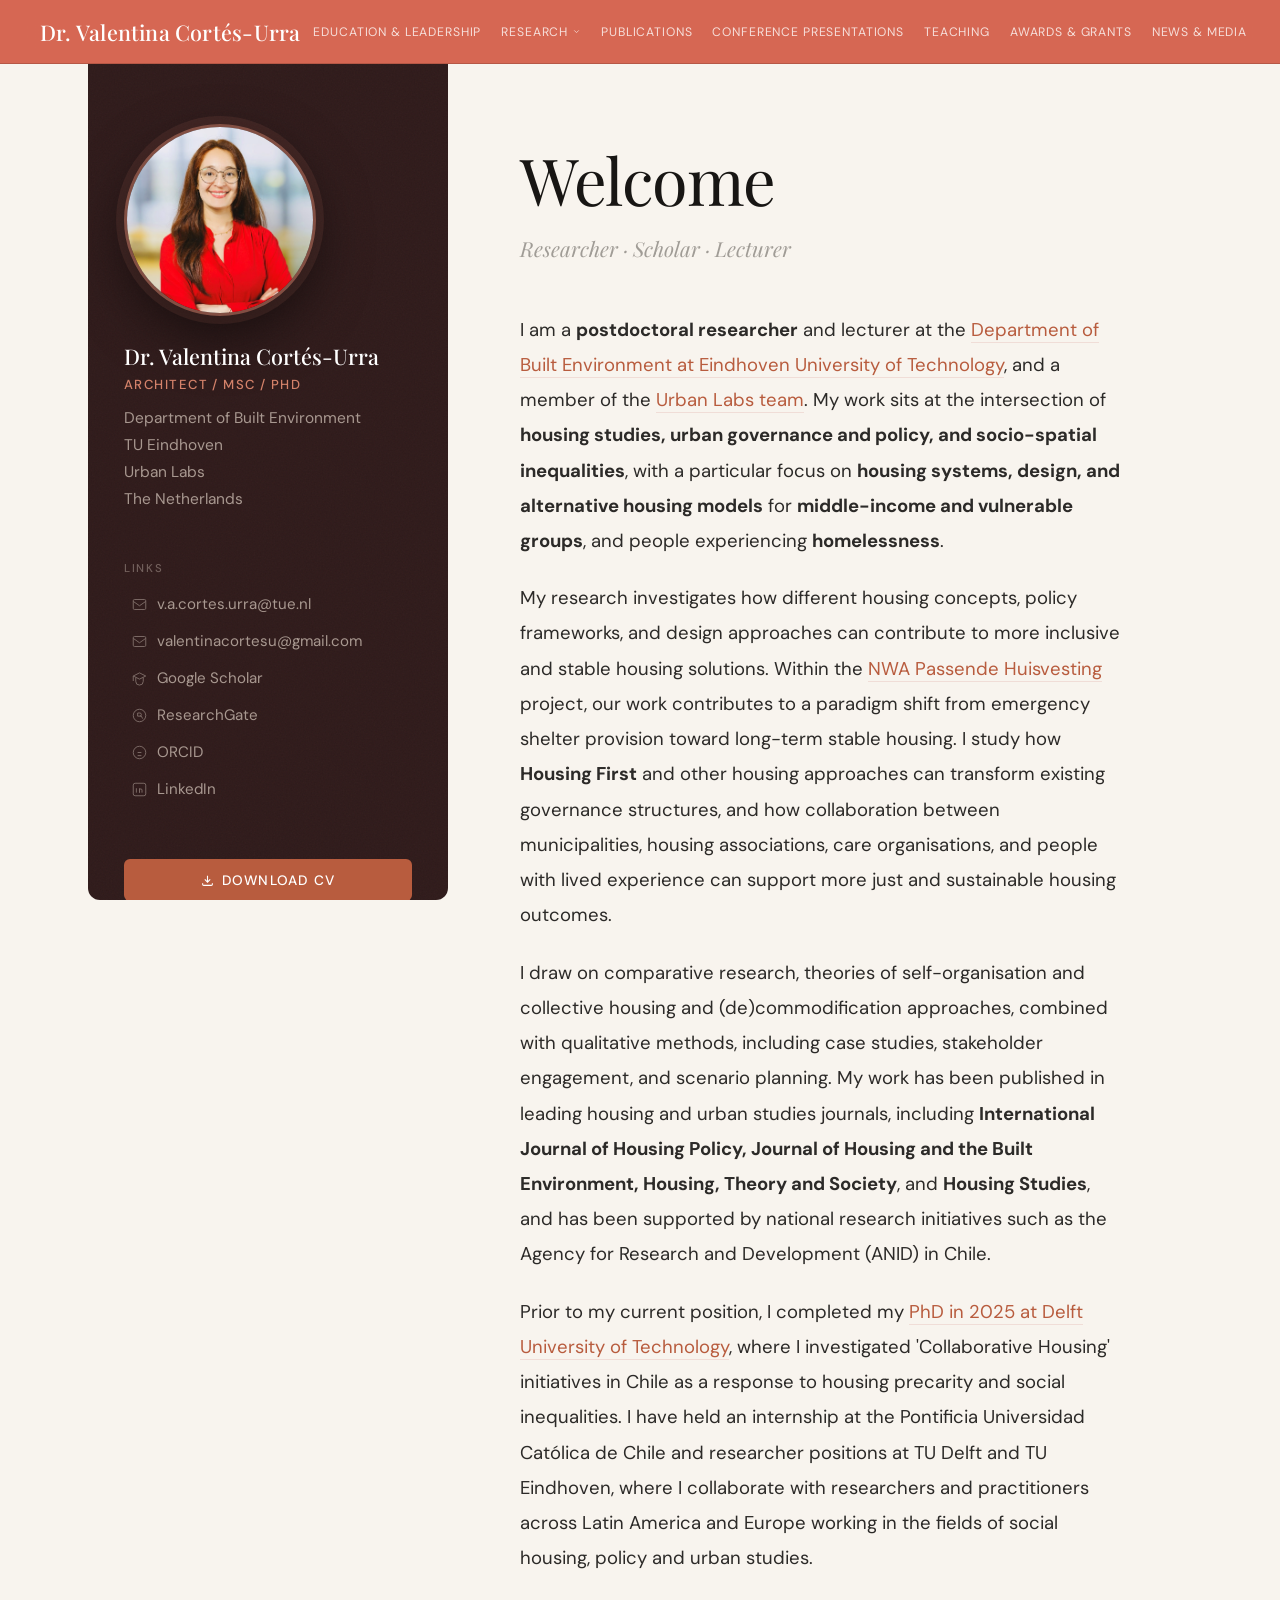
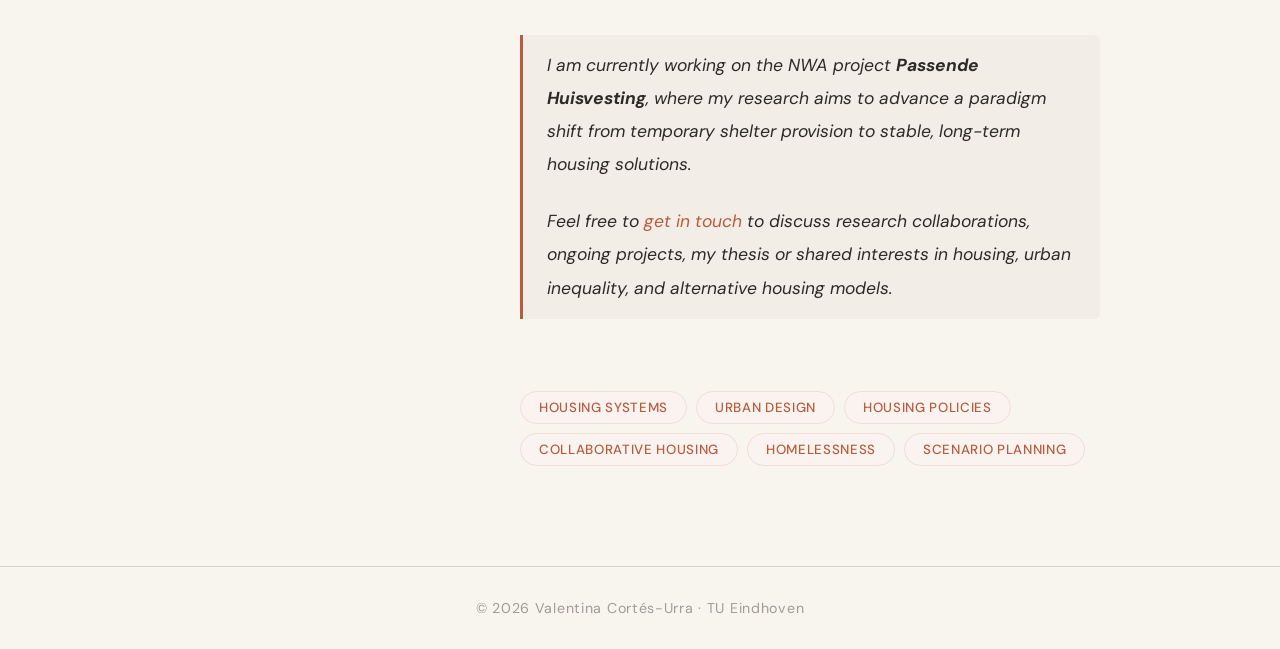
==== commit ec71d26f: "tiny change: teacher > lecturer" ====
--- a/index.html
+++ b/index.html
@@ -166,7 +166,7 @@
         <p class="tagline">Researcher · Scholar · Lecturer</p>
  
         <p>
-          I am a <strong>postdoctoral researcher</strong> and teacher at the <a href="https://research.tue.nl/en/persons/v-cort%C3%A9s-urra/" target="_blank" rel="noopener" style="color:var(--terracotta); border-bottom:1px solid var(--terracotta-pale);">Department of Built Environment at Eindhoven University of Technology</a>, and a member of the <a href="https://www.tue.nl/en/research/research-groups/living-cities/urbanism-and-urban-architecture-1/urbanlabs" target="_blank" rel="noopener" style="color:var(--terracotta); border-bottom:1px solid var(--terracotta-pale);">Urban Labs team</a>. My work sits at the intersection of <strong>housing studies, urban governance and policy, and socio-spatial inequalities</strong>, with a particular focus on <strong>housing systems, design, and alternative housing models</strong> for <strong>middle-income and vulnerable groups</strong>, and people experiencing <strong>homelessness</strong>.
+          I am a <strong>postdoctoral researcher</strong> and lecturer at the <a href="https://research.tue.nl/en/persons/v-cort%C3%A9s-urra/" target="_blank" rel="noopener" style="color:var(--terracotta); border-bottom:1px solid var(--terracotta-pale);">Department of Built Environment at Eindhoven University of Technology</a>, and a member of the <a href="https://www.tue.nl/en/research/research-groups/living-cities/urbanism-and-urban-architecture-1/urbanlabs" target="_blank" rel="noopener" style="color:var(--terracotta); border-bottom:1px solid var(--terracotta-pale);">Urban Labs team</a>. My work sits at the intersection of <strong>housing studies, urban governance and policy, and socio-spatial inequalities</strong>, with a particular focus on <strong>housing systems, design, and alternative housing models</strong> for <strong>middle-income and vulnerable groups</strong>, and people experiencing <strong>homelessness</strong>.
         </p>
         <p>
           My research investigates how different housing concepts, policy frameworks, and design approaches can contribute to more inclusive and stable housing solutions. Within the <a href="https://research.tue.nl/en/projects/passende-huisvesting-suitable-housing-paradigm-shift-from-shelter/" target="_blank" rel="noopener" style="color:var(--terracotta); border-bottom:1px solid var(--terracotta-pale);">NWA Passende Huisvesting</a> project, our work contributes to a paradigm shift from emergency shelter provision toward long-term stable housing. I study how <strong>Housing First</strong> and other housing approaches can transform existing governance structures, and how collaboration between municipalities, housing associations, care organisations, and people with lived experience can support more just and sustainable housing outcomes.
